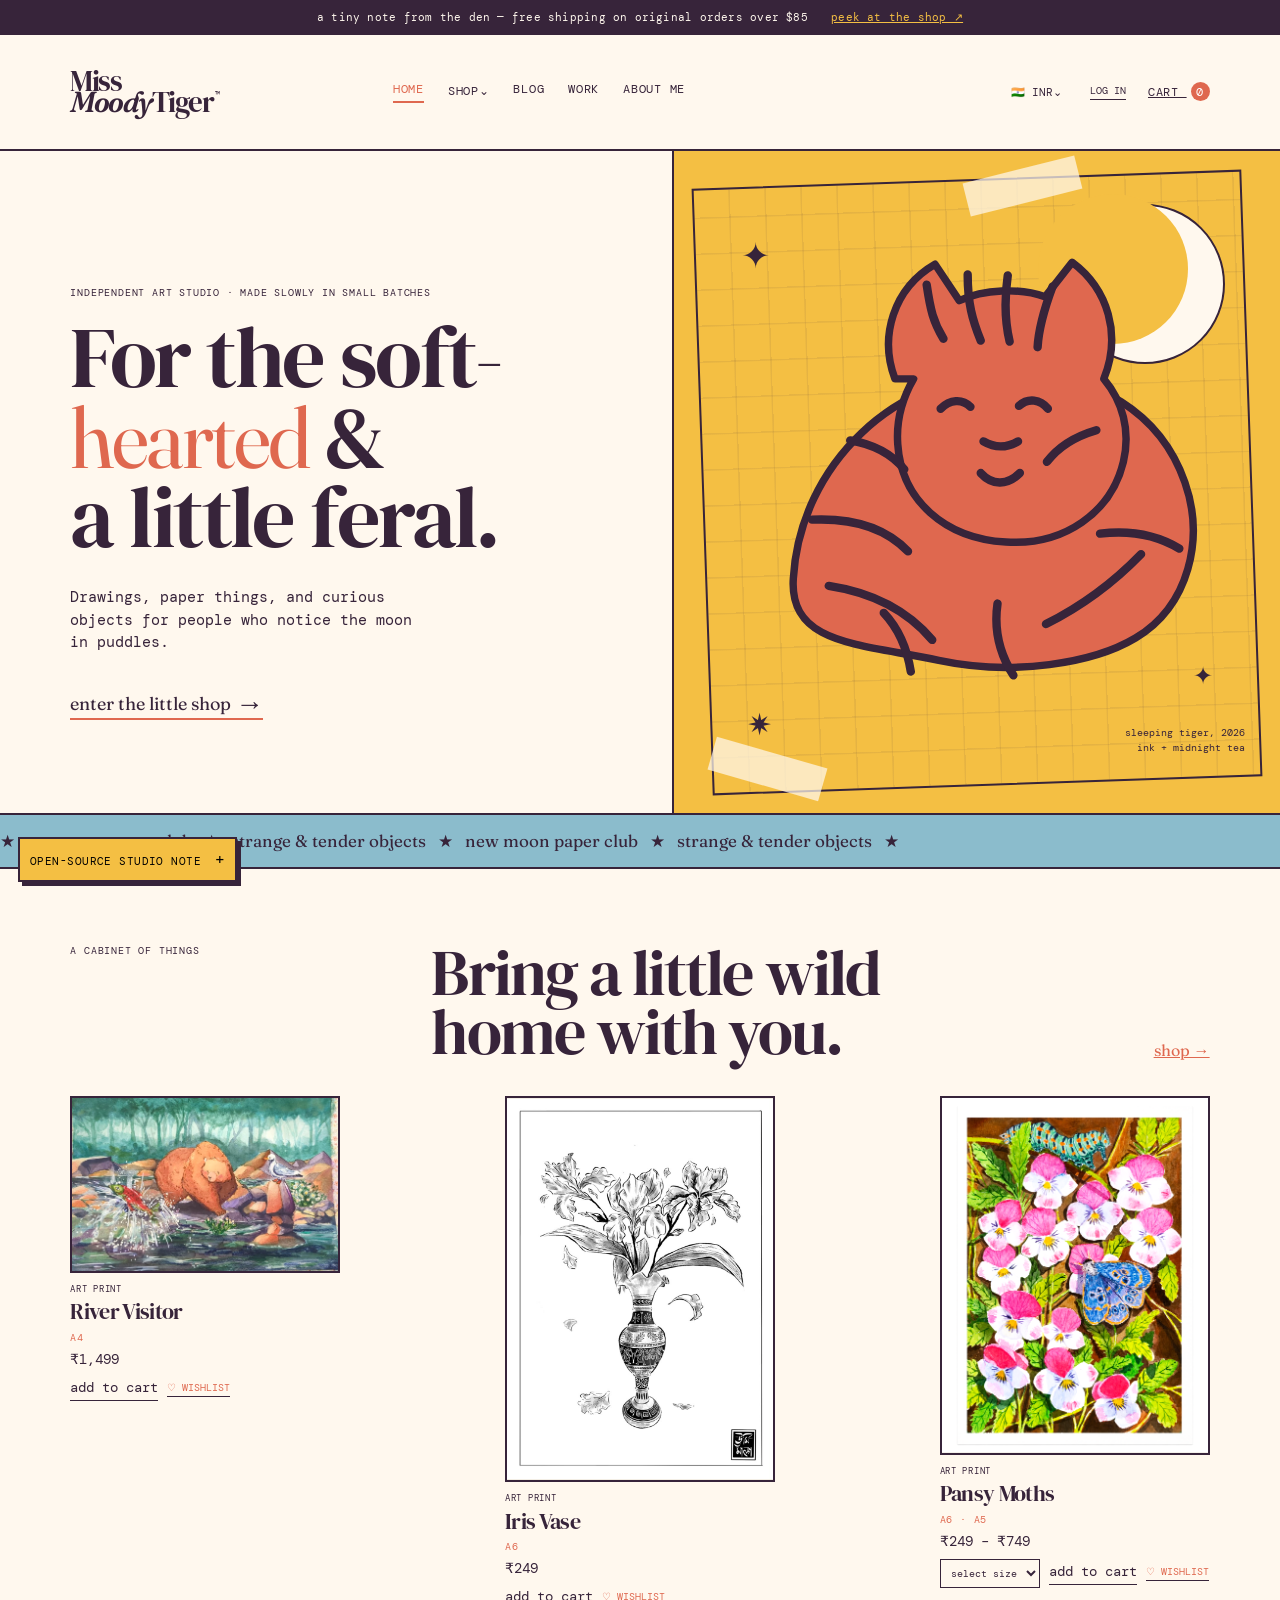
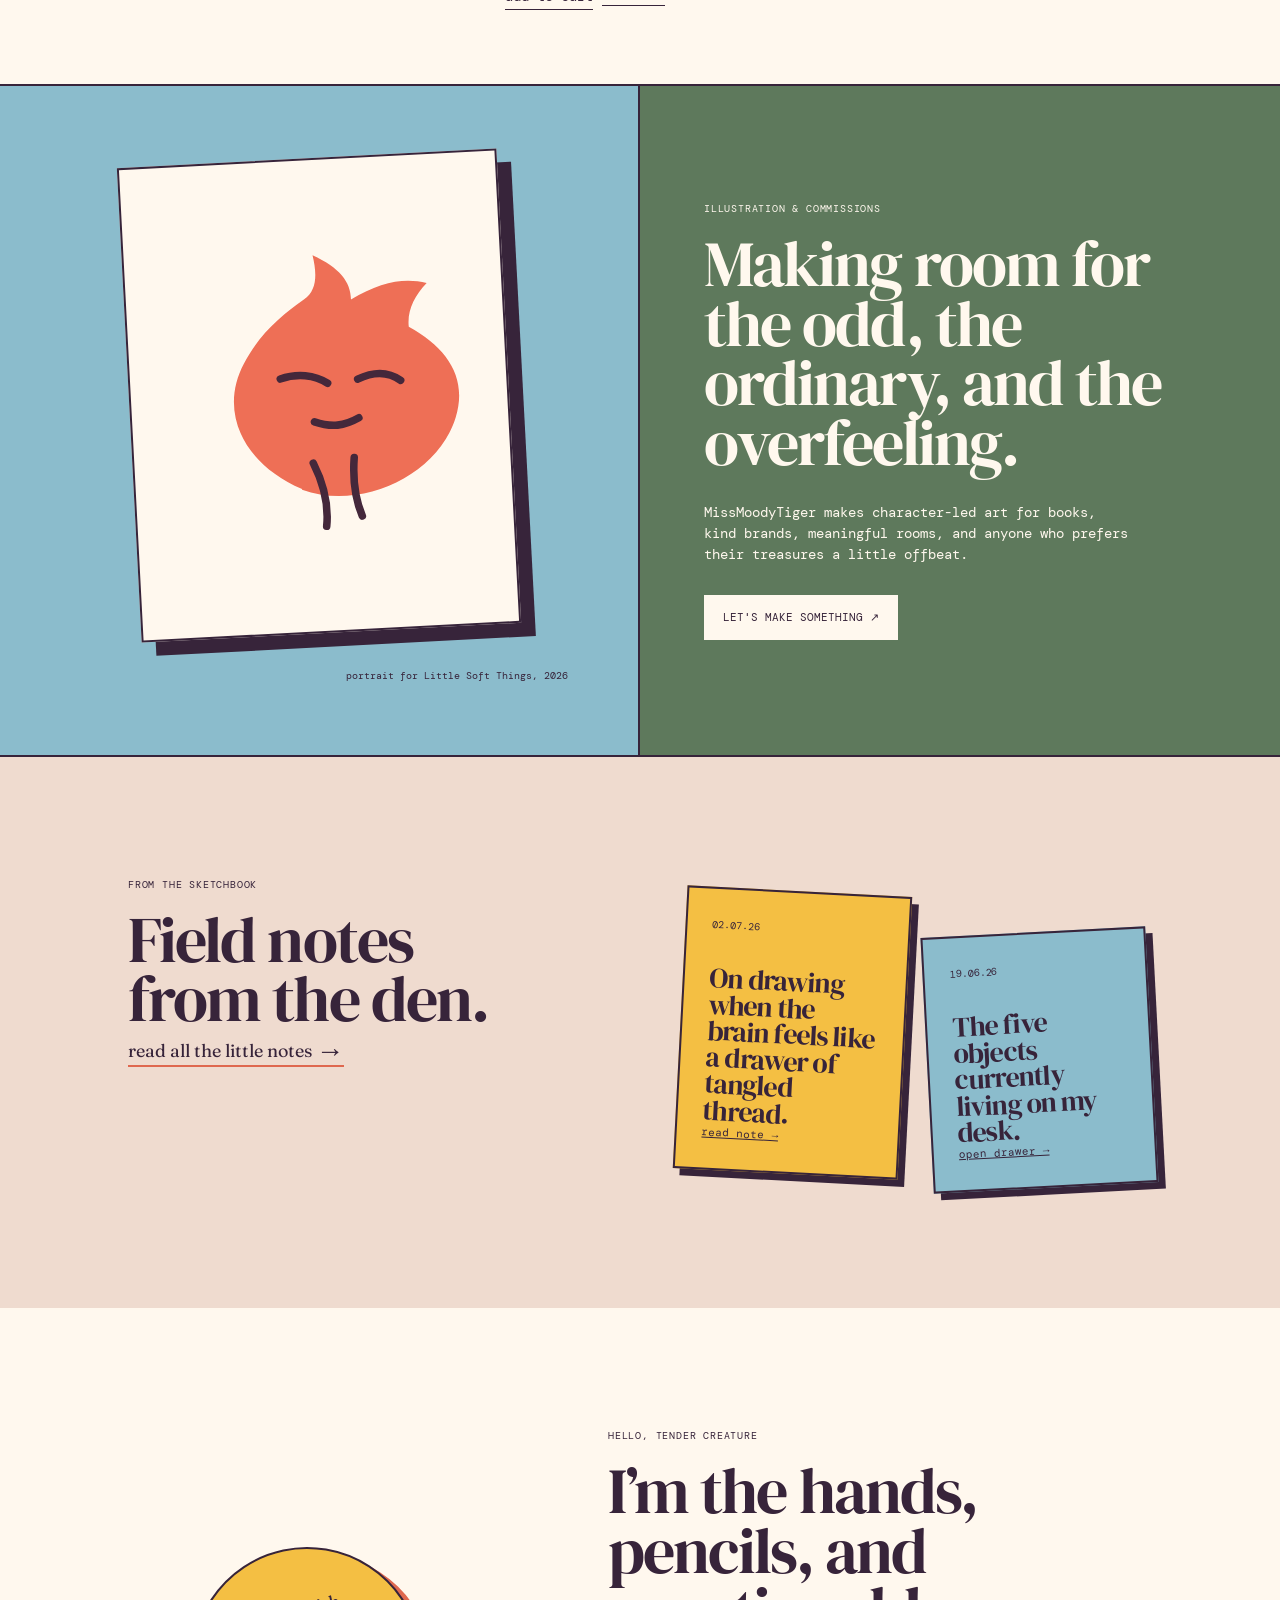
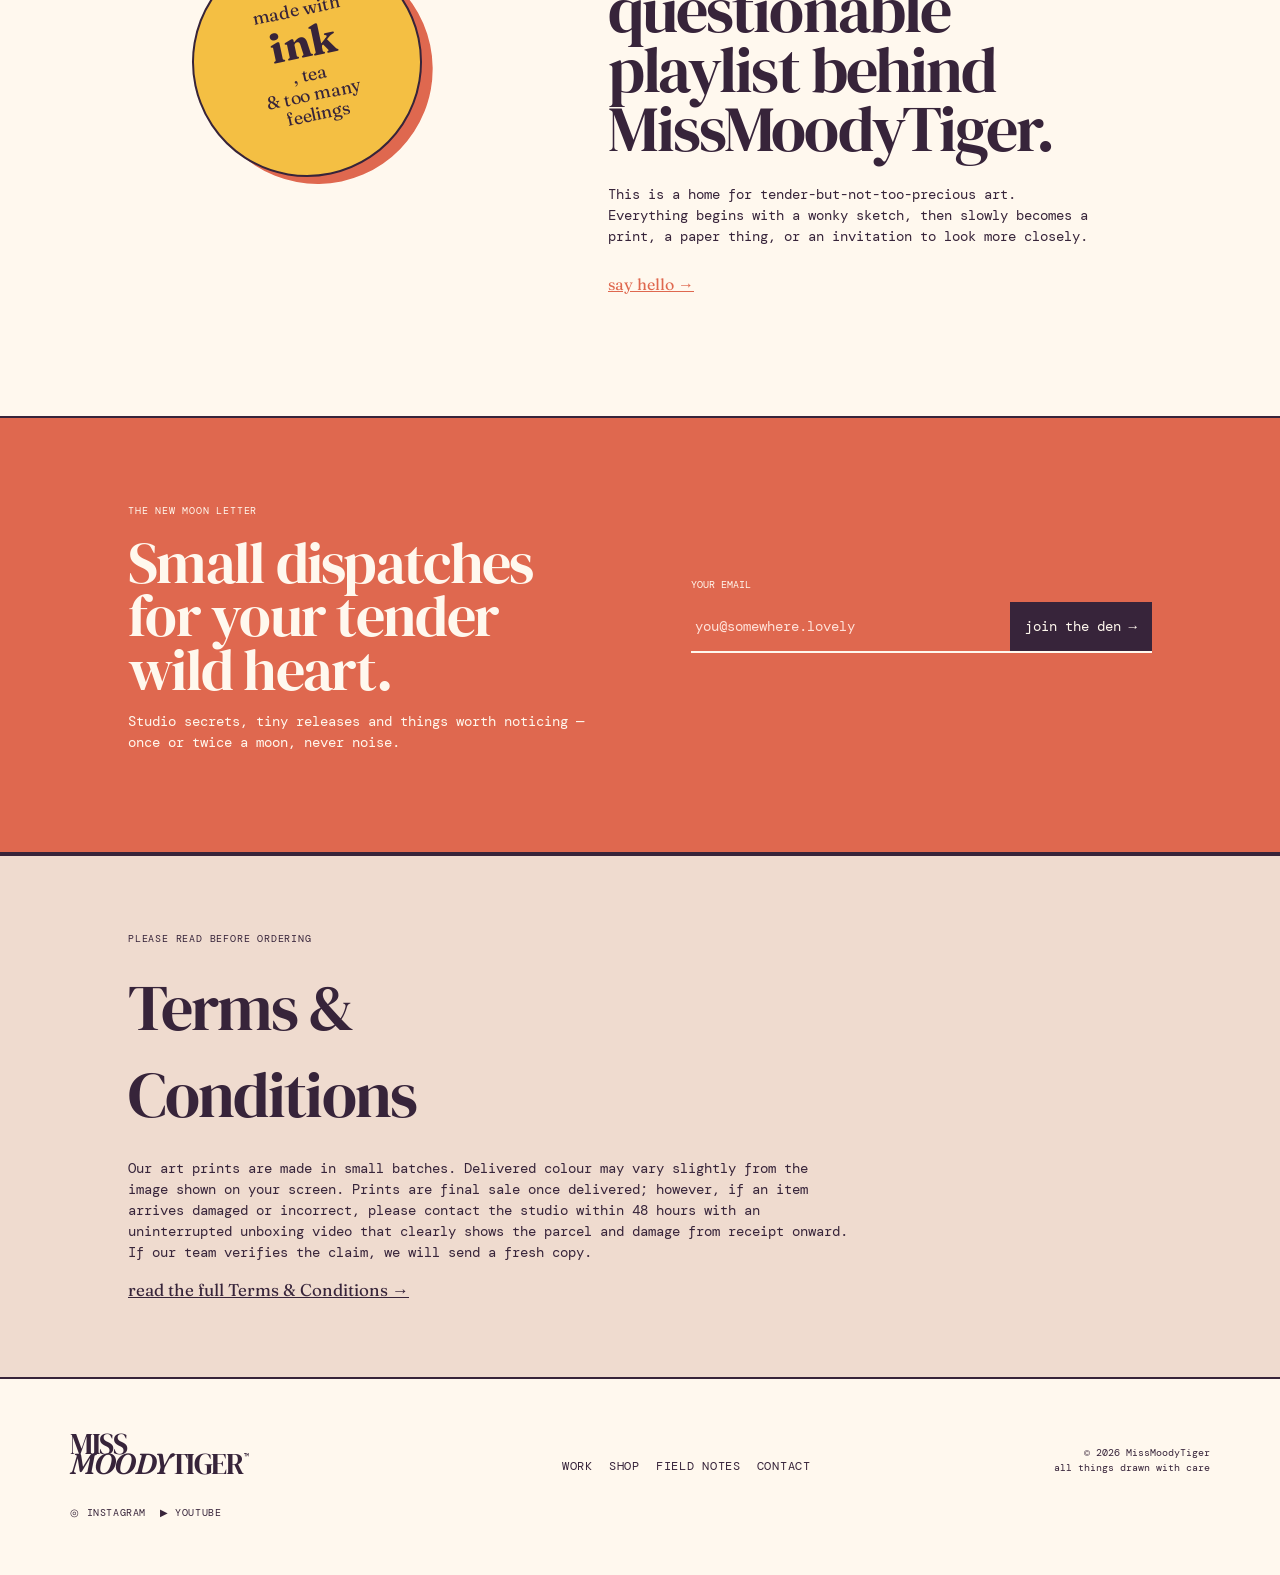
==== index.html @ c66bfee4 "Initial MissMoodyTiger storefront" ====
<!doctype html>
<html lang="en">
  <head>
    <meta charset="UTF-8" />
    <meta name="viewport" content="width=device-width, initial-scale=1.0" />
    <meta name="description" content="MissMoodyTiger — small editions, strange little stories, and art for tender wild hearts." />
    <title>MissMoodyTiger — art for tender wild hearts</title>
    <link rel="preconnect" href="https://fonts.googleapis.com" />
    <link rel="preconnect" href="https://fonts.gstatic.com" crossorigin />
    <link href="https://fonts.googleapis.com/css2?family=DM+Mono:wght@400;500&family=DM+Serif+Display:ital@0;1&family=Fraunces:opsz,wght,SOFT@9..144,600..700,50&display=swap" rel="stylesheet" />
    <link rel="stylesheet" href="styles.css" />
  </head>
  <body>
    <div class="announcement">a tiny note from the den — free shipping on original orders over $85 <a href="#shop">peek at the shop ↗</a></div>
    <header class="site-header">
      <a class="wordmark" href="#top" aria-label="MissMoodyTiger home">Miss<br /><i>Moody</i>Tiger<span>™</span></a>
      <button class="menu-toggle" aria-expanded="false" aria-controls="site-nav">menu <b>+</b></button>
      <nav id="site-nav" aria-label="Main navigation">
        <a href="#work">work</a><a href="#shop">shop</a><a href="products.html">art prints</a><a href="#original-art">original art</a><a href="#about">about me</a>
      </nav>
      <div class="locale-wrap"><button class="locale-button" id="localeButton" aria-expanded="false" aria-label="Choose country and currency">🇮🇳 <span>INR</span>⌄</button><div class="locale-menu" id="localeMenu"><p>Prices in</p><button data-country="IN">🇮🇳 India · INR</button><button data-country="US">🇺🇸 United States · USD</button><button data-country="GB">🇬🇧 United Kingdom · GBP</button><button data-country="EU">🇪🇺 Europe · EUR</button><button class="locate-button" id="locateButton">⌖ use my location</button><small id="locationStatus"></small></div></div><div class="bag-wrap"><a class="bag" id="bagButton" href="cart.html" aria-label="Open shopping bag">cart <span id="bagCount">0</span></a><div class="cart-preview" id="cartPreview"><p class="eyebrow">your little hoard</p><div id="cartPreviewItems">Your cart is empty.</div><a href="cart.html">view full cart →</a></div></div>
    </header>

    <main id="top">
      <section class="hero" aria-labelledby="hero-title">
        <div class="hero-copy">
          <p class="eyebrow">independent art studio · made slowly in small batches</p>
          <h1 id="hero-title">For the soft-<br /><em>hearted</em> &amp; <br />a little feral.</h1>
          <p class="intro">Drawings, paper things, and curious objects for people who notice the moon in puddles.</p>
          <a class="scribble-link" href="#shop">enter the little shop <span>→</span></a>
        </div>
        <div class="hero-art" role="img" aria-label="A hand-drawn tiger asleep beneath stars">
          <div class="moon"></div><div class="spark s1">✦</div><div class="spark s2">✦</div><div class="spark s3">✷</div>
          <svg viewBox="0 0 650 650" aria-hidden="true"><path class="tiger-body" d="M128 428c7-121 109-221 235-220 91 0 159 43 185 117 21 60 5 132-53 167-45 27-131 41-211 24-83-18-161-16-156-88Z"/><path class="tiger-face" d="M237 214c-17-45-2-97 43-123l26 39c26-12 65-14 92-4l29-37c39 29 53 78 34 125 20 24 29 55 21 89-13 54-63 90-126 86-66-4-112-45-116-105-2-28 6-51 17-70Z"/><path class="stripe" d="M271 113c4 27 7 40 18 58M315 102c0 31 5 49 14 71M358 103c-4 28-3 50 2 71M406 115c-10 27-15 46-16 65M189 280c24 4 44 14 58 31M453 269c-24 7-41 18-53 34M148 365c45-2 80 10 103 34M457 380c33-4 60 1 85 16M225 465c17 18 25 38 29 63M347 455c-4 28 1 52 17 77"/><path class="tiger-line" d="M286 246c10-10 23-11 32-2M370 243c10-9 23-7 31 3M332 281c12 7 25 7 37 0M329 315c12 13 28 14 42 0M166 436c46 7 84 26 111 58M399 477c38-19 72-44 102-75"/></svg>
          <div class="tape tape-one"></div><div class="tape tape-two"></div>
          <p class="art-caption">sleeping tiger, 2026<br />ink + midnight tea</p>
        </div>
      </section>

      <section class="ticker"><div>★ new moon paper club &nbsp; ★ &nbsp; strange &amp; tender objects &nbsp; ★ &nbsp; new moon paper club &nbsp; ★ &nbsp; strange &amp; tender objects &nbsp; ★</div></section>

      <section class="shop-section" id="shop" aria-labelledby="shop-title">
        <div class="section-heading"><p class="eyebrow">a cabinet of things</p><h2 id="shop-title">Bring a little wild<br />home with you.</h2><a href="products.html" target="_blank" rel="noopener" class="text-link">all small editions →</a></div>
        <div class="product-grid">
          <article class="product card-red product-clickable" data-product-url="art-print.html?art=river" data-id="river" data-price="18.04" tabindex="0" role="link" aria-label="View River Visitor art print"><a class="product-image-link" href="art-print.html?art=river" target="_blank" rel="noopener" aria-label="Open River Visitor artwork gallery in a new tab"><div class="product-art photo-art river"><img src="assets/river-visitor-cropped.jpeg" alt="A bear watching a salmon leap in a forest river art print" /></div></a><p class="product-type">art print</p><h3>River Visitor</h3><p class="product-sizes">A4</p><p class="price" data-usd="18.04">₹1,499</p><button class="add" data-item="River Visitor">add to bag</button></article>
          <article class="product offset" data-id="iris" data-price="3"><a class="product-image-link" href="art-print.html?art=iris" target="_blank" rel="noopener" aria-label="Open Iris Vase artwork gallery in a new tab"><div class="product-art photo-art iris"><img src="assets/iris-vase.jpeg" alt="Ink illustration of irises in an ornamental vase" /></div></a><p class="product-type">art print</p><h3>Iris Vase</h3><p class="product-sizes">A6</p><p class="price" data-usd="3">₹249</p><button class="add" data-item="Iris Vase">add to bag</button></article>
          <article class="product" data-id="pansy" data-price="3"><a class="product-image-link" href="art-print.html?art=pansy" target="_blank" rel="noopener" aria-label="Open Pansy Moths artwork gallery in a new tab"><div class="product-art photo-art pansy"><img src="assets/pansy-moths-clean.png" alt="Straightened Pansy Moths art print with no desk background" /></div></a><p class="product-type">art print</p><h3>Pansy Moths</h3><p class="product-sizes">A6 · A5</p><p class="price">₹249 – ₹749</p><button class="add" data-item="Pansy Moths">add to bag</button></article>
        </div>
      </section>

      <section class="split-feature" id="work">
        <div class="feature-art"><div class="frame"><svg viewBox="0 0 400 500" aria-hidden="true"><path d="M174 360c-68-33-95-97-61-153 20-34 48-55 75-72 17-10 17-31 13-52 31 16 44 34 43 55 36-20 66-23 91-15-16 15-25 32-24 51 45 28 67 65 50 111-25 68-119 105-187 76Z" fill="#ee6f56"/><path d="M155 228c20-6 41-3 56 8M247 233c19-8 37-7 51 4M193 281c20 8 35 7 53-2M189 330c11 25 16 50 12 76M238 326c-3 24-2 48 6 70" fill="none" stroke="#44283b" stroke-width="9" stroke-linecap="round"/></svg></div><p>portrait for Little Soft Things, 2026</p></div>
        <div class="feature-copy"><p class="eyebrow">illustration &amp; commissions</p><h2>Making room for the odd, the ordinary, and the overfeeling.</h2><p>MissMoodyTiger makes character-led art for books, kind brands, meaningful rooms, and anyone who prefers their treasures a little offbeat.</p><a href="mailto:hello@missmoodytiger.studio" class="button-light">let's make something ↗</a></div>
      </section>

      <section class="journal" id="journal"><div><p class="eyebrow">from the sketchbook</p><h2>Field notes<br />from the den.</h2><a class="scribble-link" href="#journal">read all the little notes <span>→</span></a></div><div class="note-stack"><article class="note note-yellow"><small>02.07.26</small><h3>On drawing when the brain feels like a drawer of tangled thread.</h3><a href="#journal">read note →</a></article><article class="note note-blue"><small>19.06.26</small><h3>The five objects currently living on my desk.</h3><a href="#journal">open drawer →</a></article></div></section>

      <section class="about" id="about"><div class="about-stamp">made with<br /><b>ink</b>, tea<br />&amp; too many<br />feelings</div><div><p class="eyebrow">hello, tender creature</p><h2>I’m the hands, pencils, and questionable playlist behind MissMoodyTiger.</h2><p>This is a home for tender-but-not-too-precious art. Everything begins with a wonky sketch, then slowly becomes a print, a paper thing, or an invitation to look more closely.</p><a href="mailto:hello@missmoodytiger.studio" class="text-link">say hello →</a></div></section>

      <section class="newsletter"><div><p class="eyebrow">the new moon letter</p><h2>Small dispatches for your tender wild heart.</h2><p>Studio secrets, tiny releases and things worth noticing — once or twice a moon, never noise.</p></div><form id="newsletterForm"><label for="email">your email</label><div><input id="email" type="email" placeholder="you@somewhere.lovely" required /><button type="submit">join the den →</button></div><p class="form-message" aria-live="polite"></p></form></section>
    </main>

    <footer><a class="wordmark" href="#top">Miss<br /><i>Moody</i>Tiger<span>™</span></a><div><a href="#work">work</a><a href="#shop">shop</a><a href="#journal">field notes</a><a href="mailto:hello@missmoodytiger.studio">contact</a></div><p>© 2026 MissMoodyTiger<br />all things drawn with care</p></footer>

    <aside class="tech-note" id="techNote"><button id="techToggle" aria-expanded="false">open-source studio note <span>+</span></button><div class="tech-content"><p class="eyebrow">visual build notes</p><h3>Open-source swaps used here</h3><ul><li><b>Wix shop → Medusa</b><span>Open-source commerce engine; bag UI is demo-ready.</span></li><li><b>Wix CMS → Decap CMS</b><span>Git-backed editing for art, notes &amp; products.</span></li><li><b>Wix email → Listmonk</b><span>Self-hostable newsletter flows.</span></li></ul><p class="note-foot">These peach labels are intentionally visible so you can track the platform changes.</p></div></aside>
    <div class="cart" id="cart" aria-hidden="true"><div><button id="closeCart" aria-label="Close shopping bag">×</button><p class="eyebrow">your small hoard</p><h2>Bag</h2><div id="cartItems"><p class="empty">Nothing in here yet — go find a treasure.</p></div><button class="checkout" id="checkout">demo checkout →</button><p class="cart-note">Open-source swap: Medusa storefront + payment provider of your choice.</p></div></div>
    <script src="script.js?v=4"></script>
  </body>
</html>
---- styles.css ----
:root{--ink:#37243a;--paper:#fff8ee;--red:#df684f;--yellow:#f4bf43;--blue:#8bbccc;--moss:#5e795c;--line:2px solid var(--ink)}*{box-sizing:border-box}html{scroll-behavior:smooth}body{margin:0;background:var(--paper);color:var(--ink);font-family:"DM Mono",monospace;font-size:14px;line-height:1.5}a{color:inherit}.announcement{background:var(--ink);color:var(--paper);text-align:center;padding:9px 20px;font-size:11px;letter-spacing:.02em}.announcement a{margin-left:16px;color:var(--yellow)}.site-header{height:116px;border-bottom:var(--line);display:flex;align-items:center;padding:0 5.5vw;gap:40px;background:var(--paper);position:sticky;top:0;z-index:10}.wordmark{font-family:"DM Serif Display",serif;text-decoration:none;font-size:29px;line-height:.7;letter-spacing:-1.5px;position:relative;min-width:116px}.wordmark i{font-family:Fraunces,serif;font-weight:600}.wordmark span{font-family:"DM Mono";font-size:8px;vertical-align:top;margin-left:2px}.site-header nav{display:flex;gap:28px;margin:auto}.site-header nav a,footer a{text-decoration:none;font-size:12px;text-transform:uppercase;letter-spacing:.06em}.site-header nav a:hover,.text-link:hover{color:var(--red)}.bag,.menu-toggle{background:transparent;border:0;font:inherit;color:inherit;cursor:pointer;text-transform:uppercase;font-size:12px;letter-spacing:.06em}.bag span{display:inline-grid;place-items:center;background:var(--red);color:white;border-radius:50%;width:19px;height:19px;margin-left:4px}.menu-toggle{display:none}.hero{display:grid;grid-template-columns:1.05fr .95fr;min-height:630px;border-bottom:var(--line);overflow:hidden}.hero-copy{padding:10.5vw 5.5vw 7vw}.eyebrow{text-transform:uppercase;letter-spacing:.08em;font-size:10px;margin:0 0 18px}.hero h1,h2,h3{font-family:"DM Serif Display",serif;font-weight:400;line-height:.93;letter-spacing:-.03em;margin:0}.hero h1{font-size:clamp(55px,6.7vw,97px)}h1 em{font-family:Fraunces,serif;font-style:normal;color:var(--red)}.intro{max-width:360px;margin:28px 0;font-size:15px}.scribble-link{font-family:Fraunces,serif;font-size:18px;text-decoration:none;border-bottom:2px solid var(--red);padding-bottom:3px}.scribble-link span{font-size:28px;vertical-align:-3px}.hero-art{background:var(--yellow);border-left:var(--line);position:relative;overflow:hidden;min-height:630px}.hero-art:before{content:"";position:absolute;inset:28px;background:repeating-linear-gradient(90deg,transparent 0 34px,rgba(55,36,58,.08) 35px 36px),repeating-linear-gradient(0deg,transparent 0 34px,rgba(55,36,58,.08) 35px 36px);border:var(--line);transform:rotate(-2deg)}.hero-art svg{position:absolute;inset:0;width:100%;height:100%;z-index:2}.tiger-body,.tiger-face{fill:var(--red);stroke:var(--ink);stroke-width:8;stroke-linejoin:round}.stripe,.tiger-line{fill:none;stroke:var(--ink);stroke-width:9;stroke-linecap:round}.moon{position:absolute;width:160px;height:160px;border:var(--line);border-radius:50%;background:var(--paper);right:9%;top:8%;z-index:1}.moon:after{content:"";position:absolute;width:150px;height:150px;border-radius:50%;background:var(--yellow);left:-29px;top:-12px}.spark{position:absolute;z-index:4;font-size:35px}.s1{top:12%;left:11%}.s2{right:11%;bottom:18%;font-size:24px}.s3{bottom:10%;left:12%;font-size:30px}.tape{position:absolute;width:115px;height:34px;background:rgba(255,248,238,.72);z-index:5;transform:rotate(-14deg)}.tape-one{top:18px;left:48%}.tape-two{bottom:27px;left:6%;transform:rotate(16deg)}.art-caption{position:absolute;z-index:6;bottom:48px;right:35px;font-size:10px;text-align:right}.ticker{border-bottom:var(--line);overflow:hidden;background:var(--blue);white-space:nowrap;padding:13px 0;font-family:Fraunces,serif;font-size:17px}.ticker div{display:inline-block;animation:marquee 32s linear infinite}@keyframes marquee{to{transform:translateX(-25%)}}.shop-section{padding:110px 5.5vw 125px}.section-heading{display:grid;grid-template-columns:1fr 2fr auto;align-items:end;margin-bottom:60px}.section-heading .eyebrow{align-self:start}.section-heading h2,.feature-copy h2,.journal h2,.about h2,.newsletter h2{font-size:clamp(43px,5vw,70px)}.text-link{font-family:Fraunces,serif;font-size:16px;color:var(--red)}.product-grid{display:grid;grid-template-columns:repeat(3,1fr);gap:38px;align-items:start}.product.offset{margin-top:65px}.product-art{border:var(--line);aspect-ratio:1;position:relative;margin-bottom:18px;overflow:hidden}.cat-card{background:var(--red)}.cat-card:before{content:"";position:absolute;inset:15% 22% 9%;background:var(--yellow);border:var(--line);border-radius:45% 45% 40% 40%;clip-path:polygon(0 15%,24% 0,38% 15%,64% 12%,84% 0,100% 20%,88% 100%,10% 100%)}.cat-card i,.cat-card b{position:absolute;width:9%;height:34%;background:var(--ink);z-index:2;top:34%;border-radius:40%;transform:rotate(-20deg)}.cat-card i{left:38%}.cat-card b{right:38%;transform:rotate(20deg)}.cat-card span{position:absolute;right:16%;top:12%;font-size:45px}.oracle-card{background:var(--ink);color:var(--paper);padding:13%;font-family:"DM Serif Display";font-size:clamp(31px,4vw,58px);line-height:.83}.oracle-card i{position:absolute;right:10%;bottom:7%;font-size:100px;color:var(--yellow);font-style:normal}.letter-card{background:var(--blue);padding:13%;font-family:Fraunces;font-size:clamp(32px,4vw,56px);line-height:.88}.letter-card:before{content:"";position:absolute;border:var(--line);width:70%;height:78%;top:11%;left:15%;transform:rotate(4deg);background:var(--paper)}.letter-card span,.letter-card i{position:relative;z-index:2}.letter-card i{position:absolute;bottom:12%;right:16%;font-style:normal;font-size:43px}.product-type{font-size:9px;text-transform:uppercase;letter-spacing:.08em;margin:0 0 5px}.product h3{font-size:24px}.product p:not(.product-type){margin:5px 0 10px}.add{font:inherit;border:0;border-bottom:1px solid var(--ink);background:transparent;padding:0 0 2px;cursor:pointer;color:var(--ink)}.split-feature{display:grid;grid-template-columns:1fr 1fr;background:var(--moss);color:var(--paper);border-block:var(--line)}.feature-art{background:var(--blue);color:var(--ink);min-height:600px;padding:70px 11%;display:flex;flex-direction:column;justify-content:center;align-items:center;border-right:var(--line)}.frame{width:min(380px,100%);aspect-ratio:4/5;background:var(--paper);padding:20px;border:var(--line);box-shadow:14px 14px 0 var(--ink);transform:rotate(-3deg)}.frame svg{width:100%;height:100%}.feature-art p{font-size:10px;margin:35px 0 0;align-self:flex-end}.feature-copy{padding:115px 10%;display:flex;flex-direction:column;align-items:flex-start;justify-content:center}.feature-copy h2{max-width:550px}.feature-copy>p:not(.eyebrow){max-width:430px;margin:30px 0}.button-light{background:var(--paper);color:var(--ink);padding:14px 19px;text-decoration:none;text-transform:uppercase;font-size:11px}.journal{display:grid;grid-template-columns:1fr 1fr;padding:120px 10vw;gap:80px;background:#efdbcf}.note-stack{display:grid;grid-template-columns:1fr 1fr;gap:22px;align-items:center}.note{padding:28px 25px;min-height:250px;border:var(--line);box-shadow:7px 7px 0 var(--ink);display:flex;flex-direction:column}.note-yellow{background:var(--yellow);transform:rotate(3deg)}.note-blue{background:var(--blue);transform:rotate(-3deg);margin-top:55px}.note small{font-size:10px}.note h3{font-size:28px;line-height:.95;margin:32px 0 auto}.note a{font-size:11px}.about{display:grid;grid-template-columns:.75fr 1.25fr;gap:10vw;padding:120px 15vw;align-items:center}.about-stamp{width:230px;height:230px;border:var(--line);border-radius:50%;display:grid;place-content:center;text-align:center;font-family:Fraunces;font-size:18px;line-height:1.1;transform:rotate(-12deg);background:var(--yellow);box-shadow:9px 9px 0 var(--red)}.about-stamp b{font-size:42px}.about>div:last-child p:not(.eyebrow){max-width:550px;margin:25px 0}.newsletter{border-block:var(--line);padding:85px 10vw;background:var(--red);display:grid;grid-template-columns:1fr 1fr;gap:8vw;color:var(--paper)}.newsletter h2{font-size:clamp(40px,4.5vw,65px)}.newsletter form{align-self:center}.newsletter label{display:block;font-size:10px;text-transform:uppercase;margin-bottom:10px}.newsletter form>div{display:flex;border-bottom:2px solid var(--paper)}input{font:inherit;background:transparent;border:0;outline:0;padding:14px 4px;width:100%;color:white}input::placeholder{color:#ffe2d9}form button{background:var(--ink);color:var(--paper);border:0;white-space:nowrap;padding:0 15px;font:inherit;cursor:pointer}.form-message{height:18px;font-size:11px}footer{padding:55px 5.5vw;display:grid;grid-template-columns:1fr 1fr auto;gap:30px;align-items:end}footer>div{display:flex;flex-wrap:wrap;gap:16px}footer p{font-size:10px;text-align:right;margin:0}.tech-note{position:fixed;bottom:18px;left:18px;z-index:20;max-width:310px}.tech-note>button{font:11px "DM Mono";text-transform:uppercase;letter-spacing:.04em;background:var(--yellow);border:var(--line);box-shadow:4px 4px 0 var(--ink);padding:10px;cursor:pointer}.tech-note>button span{font-size:16px;margin-left:6px}.tech-content{display:none;margin-top:9px;background:var(--paper);border:var(--line);padding:19px;box-shadow:5px 5px 0 var(--ink)}.tech-note.open .tech-content{display:block}.tech-note.open>button{background:var(--red);color:var(--paper)}.tech-content h3{font-size:25px;margin-bottom:15px}.tech-content ul{list-style:none;padding:0;margin:0}.tech-content li{border-top:1px solid var(--ink);padding:9px 0}.tech-content b,.tech-content span{display:block}.tech-content span,.note-foot{font-size:10px;margin:3px 0}.cart{position:fixed;inset:0;z-index:30;background:rgba(55,36,58,.4);display:none;justify-content:flex-end}.cart.open{display:flex}.cart>div{width:min(430px,100%);height:100%;padding:45px;background:var(--paper);border-left:var(--line);position:relative}.cart h2{font-size:60px}.cart #closeCart{position:absolute;top:18px;right:20px;font:40px "DM Serif Display";border:0;background:none;cursor:pointer}.empty{margin-top:60px}.cart-item{border-top:1px solid var(--ink);padding:14px 0;display:flex;justify-content:space-between}.checkout{position:absolute;bottom:55px;left:45px;right:45px;padding:16px;background:var(--red);color:var(--paper);border:0;font:12px "DM Mono";text-transform:uppercase;cursor:pointer}.cart-note{position:absolute;bottom:12px;left:45px;right:45px;font-size:9px;color:var(--red)}
@media(max-width:760px){.site-header{height:82px;padding:0 20px;gap:10px}.site-header nav{position:absolute;display:none;top:82px;left:0;right:0;background:var(--paper);border-bottom:var(--line);padding:24px 20px;flex-direction:column}.site-header nav.open{display:flex}.menu-toggle{display:block;margin-left:auto}.hero,.split-feature,.journal,.newsletter{grid-template-columns:1fr}.hero-copy{padding:80px 7vw 70px}.hero-art{border-left:0;border-top:var(--line);min-height:480px}.shop-section{padding:75px 7vw}.section-heading{display:block;margin-bottom:45px}.section-heading .text-link{display:inline-block;margin-top:20px}.product-grid{gap:50px;grid-template-columns:1fr}.product.offset{margin-top:0}.product-art{max-width:440px}.feature-art{min-height:460px;border-right:0;border-bottom:var(--line);padding:60px 14%}.feature-copy{padding:75px 8%}.journal{padding:75px 8%;gap:45px}.note-stack{gap:10px}.note{padding:20px 16px;min-height:230px}.note h3{font-size:23px}.about{grid-template-columns:1fr;padding:80px 12%;gap:60px}.newsletter{padding:70px 8%;gap:45px}footer{grid-template-columns:1fr;padding:45px 7%}footer p{text-align:left}.announcement{font-size:9px}.announcement a{margin-left:5px}.tech-note{bottom:12px;left:12px}.tech-content{max-width:290px}}
.product-clickable{cursor:pointer}.product-clickable:focus-visible{outline:3px solid var(--red);outline-offset:6px}.product-clickable .product-art{transition:transform .2s ease,box-shadow .2s ease}.product-clickable:hover .product-art{transform:rotate(-1.5deg) translateY(-5px);box-shadow:8px 8px 0 var(--ink)}.product-page{padding:55px 7vw 110px}.back-link{font-size:11px;text-transform:uppercase;letter-spacing:.06em}.product-detail{display:grid;grid-template-columns:1fr 1fr;gap:9vw;max-width:1050px;margin:45px auto}.detail-art{aspect-ratio:1;position:relative;overflow:hidden;border:var(--line)}.detail-art:before{content:"";position:absolute;inset:15% 22% 9%;background:var(--yellow);border:var(--line);border-radius:45% 45% 40% 40%;clip-path:polygon(0 15%,24% 0,38% 15%,64% 12%,84% 0,100% 20%,88% 100%,10% 100%)}.detail-art i,.detail-art b{position:absolute;width:9%;height:34%;background:var(--ink);z-index:2;top:34%;border-radius:40%;transform:rotate(-20deg)}.detail-art i{left:38%}.detail-art b{right:38%;transform:rotate(20deg)}.detail-art span{position:absolute;right:16%;top:12%;font-size:45px}.detail-copy{padding-top:28px}.detail-copy h1,.catalog-heading h1{font-size:clamp(62px,8vw,110px)}.detail-copy h1 em,.catalog-heading h1 em{font-family:Fraunces;font-style:normal;color:var(--red)}.detail-copy .price{font:25px Fraunces;margin:22px 0}.detail-copy>p:not(.eyebrow):not(.price):not(.detail-note){max-width:390px}.detail-copy ul{padding-left:17px;margin:28px 0}.detail-add{background:var(--ink);color:var(--paper);border:0;padding:15px 19px;font:12px "DM Mono";text-transform:uppercase;cursor:pointer}.detail-add:disabled{background:var(--moss)}.detail-note{font-size:9px;color:var(--red);margin-top:13px}.catalog{padding:80px 7vw 120px}.catalog-heading{display:grid;grid-template-columns:1fr 1fr;gap:30px;align-items:end;margin-bottom:65px}.catalog-heading .eyebrow{grid-column:1/-1}.catalog-heading>p:last-child{max-width:315px;margin:0 0 12px}.catalog-grid{display:grid;grid-template-columns:repeat(3,1fr);gap:35px}.catalog-item{aspect-ratio:1;text-decoration:none;position:relative;border:var(--line);overflow:hidden}.catalog-item strong{position:absolute;left:13px;right:13px;bottom:12px;padding:8px;background:var(--paper);border:1px solid var(--ink);font:15px "DM Serif Display"}.catalog-item strong small{display:block;font:9px "DM Mono";margin-top:2px}.moss-art,.coral-art,.blue-art{display:grid;place-items:center;font:clamp(36px,5vw,65px) Fraunces;line-height:.8}.moss-art{background:var(--moss);color:var(--paper)}.coral-art{background:var(--red);color:var(--yellow)}.blue-art{background:var(--blue);color:var(--ink)}.catalog-item:hover{transform:translateY(-6px);box-shadow:7px 7px 0 var(--ink)}@media(max-width:760px){.product-detail,.catalog-heading{grid-template-columns:1fr}.catalog-grid{grid-template-columns:1fr}.product-detail{gap:35px}.catalog{padding:55px 7vw}.detail-copy{padding-top:0}}
.photo-art{display:grid;place-items:center;background:#eee5d9}.photo-art img{display:block;width:100%;height:100%;object-fit:contain}.photo-art.river{background:#5d8276}.photo-art.iris{background:#f3eee5}.photo-art.pansy{background:#7b4025}.catalog-item.photo-art img{transition:transform .25s ease}.catalog-item.photo-art:hover img{transform:scale(1.035)}
.gallery{min-width:0}.gallery-stage{position:relative;aspect-ratio:1;overflow:hidden;border:var(--line);background:#5d8276}.gallery-image{width:100%;height:100%;object-fit:contain;display:none}.gallery-image.active{display:block}.gallery-image.close-view{object-fit:cover;object-position:52% 53%;transform:scale(1.4)}.gallery-arrow{position:absolute;top:50%;translate:0 -50%;border:var(--line);background:var(--paper);width:38px;height:38px;font:22px "DM Serif Display";cursor:pointer}.gallery-arrow:hover{background:var(--yellow)}.gallery-arrow.previous{left:12px}.gallery-arrow.next{right:12px}.gallery-controls{display:flex;justify-content:space-between;align-items:center;margin-top:13px}.gallery-dots{display:flex;gap:8px}.gallery-dot{width:10px;height:10px;border:1px solid var(--ink);border-radius:50%;padding:0;background:var(--paper);cursor:pointer}.gallery-dot.active{background:var(--red)}.gallery-thumbs{display:flex;gap:8px}.gallery-thumb{width:55px;height:45px;padding:0;border:1px solid var(--ink);background:#5d8276;cursor:pointer;overflow:hidden}.gallery-thumb img{width:100%;height:100%;object-fit:cover}.gallery-thumb.close-thumb img{transform:scale(1.65);object-position:52% 53%}.gallery-thumb.active{outline:3px solid var(--red);outline-offset:2px}@media(max-width:760px){.gallery-stage{aspect-ratio:1}.gallery-controls{margin-bottom:8px}}
.product-art.photo-art.river{aspect-ratio:1082/710}.product-art.photo-art.iris{aspect-ratio:894/1280}.product-art.photo-art.pansy{aspect-ratio:1204/1600}.product-art.photo-art.river img{filter:saturate(1.02) brightness(1.02)}.locale-wrap{position:relative}.locale-button{background:transparent;border:0;font:11px "DM Mono";cursor:pointer;white-space:nowrap}.locale-menu{display:none;position:absolute;right:0;top:30px;width:205px;background:var(--paper);border:var(--line);padding:12px;box-shadow:5px 5px 0 var(--ink);z-index:25}.locale-menu.open{display:block}.locale-menu p{font-size:9px;text-transform:uppercase;margin:0 0 7px}.locale-menu button{display:block;width:100%;text-align:left;border:0;background:transparent;padding:7px 1px;font:11px "DM Mono";cursor:pointer}.locale-menu button:hover{color:var(--red)}.locale-menu small{display:block;font-size:9px;margin-top:6px}.bag-wrap{position:relative}.cart-preview{display:none;position:absolute;right:0;top:30px;width:240px;background:var(--paper);border:var(--line);box-shadow:5px 5px 0 var(--ink);padding:15px;z-index:25}.bag-wrap:hover .cart-preview,.bag-wrap:focus-within .cart-preview{display:block}.cart-preview p{font-size:10px;margin:5px 0}.cart-preview a{font:12px Fraunces;color:var(--red)}.product-action{display:flex;align-items:center;gap:9px;flex-wrap:wrap}.quantity-control{display:inline-flex;border:1px solid var(--ink);height:29px}.quantity-control button{width:29px;border:0;background:var(--yellow);font:18px "DM Mono";cursor:pointer}.quantity-control input{width:35px;border:0;border-inline:1px solid var(--ink);padding:0;text-align:center;color:var(--ink);font:12px "DM Mono"}.remove-product{border:0;border-bottom:1px solid var(--ink);background:none;padding:0;font:10px "DM Mono";cursor:pointer;color:var(--red)}.added-label{color:var(--moss);font-size:9px;text-transform:uppercase}.cart-page{padding:70px 10vw 120px;max-width:1100px;margin:auto}.cart-page h1{font-size:clamp(55px,7vw,95px)}.cart-list{margin-top:45px;border-top:var(--line)}.cart-row{display:grid;grid-template-columns:1fr auto auto;gap:25px;align-items:center;padding:22px 0;border-bottom:1px solid var(--ink)}.cart-row h2{font-size:28px}.cart-row p{margin:2px 0;font-size:11px}.cart-summary{margin:35px 0 0 auto;width:min(360px,100%)}.cart-summary>div{display:flex;justify-content:space-between;border-top:var(--line);padding:13px 0;font:18px Fraunces}.checkout-button{width:100%;padding:16px;border:0;background:var(--red);color:var(--paper);font:12px "DM Mono";text-transform:uppercase;cursor:pointer}.empty-cart{padding:32px 0}.cart-header-link{font-size:12px;text-decoration:none;text-transform:uppercase}.cart-page .quantity-control{margin-top:8px}@media(max-width:760px){.locale-button{font-size:9px}.site-header{gap:7px}.cart-row{grid-template-columns:1fr auto;gap:12px}.cart-row .remove-product{grid-column:1}.cart-page{padding:45px 7vw}.locale-menu{right:-45px}.cart-preview{right:-28px}}
.product-image-link{display:block}.product-art.photo-art.pansy{aspect-ratio:1088/1446;background:#f5f1eb}.product-art.photo-art.pansy img{filter:saturate(1.03) brightness(1.03)}
.gallery-page{max-width:980px;margin:auto;padding:55px 7vw 100px}.gallery-page h1{font-size:clamp(50px,7vw,92px);margin-bottom:35px}.gallery-stage-large{aspect-ratio:4/3}.gallery-stage-large #galleryImage{object-fit:contain;background:#f5f1eb}.gallery-notice{font-size:10px;color:var(--red);margin-top:22px}.gallery-page .gallery-thumbs{margin-left:auto}.gallery-page .gallery-thumb{width:68px;height:55px}
.catalog-grid.product-grid{align-items:start}.catalog-product{min-width:0}.catalog-image{display:block;overflow:hidden;border:var(--line);background:#f4efe8}.catalog-image img{display:block;width:100%;height:100%;object-fit:contain}.river-card{aspect-ratio:1082/710;background:#5d8276}.iris-card{aspect-ratio:894/1280}.pansy-card{aspect-ratio:1088/1446}.pansy-card img{filter:saturate(1.03) brightness(1.03)}.catalog-meta{padding:12px 0}.catalog-meta h3{font-size:25px}.catalog-meta p{font-size:10px;margin:4px 0 9px}.catalog-product .product-action{min-height:29px}.catalog-product .quantity-control{transform:scale(.9);transform-origin:left center}.catalog-product .added-label{font-size:8px}@media(max-width:760px){.catalog-grid.product-grid{grid-template-columns:1fr}.catalog-image{max-width:440px}}
.art-detail{max-width:1180px;margin:auto;padding:55px 7vw 110px}.art-detail-grid{display:grid;grid-template-columns:1.05fr .95fr;gap:8vw;margin-top:35px}.watermarked-preview{position:relative;background:#f4efe8;border:var(--line);display:grid;place-items:center;min-height:450px;overflow:hidden}.watermarked-preview img{max-width:100%;max-height:760px;width:100%;height:100%;object-fit:contain}.watermarked-preview span{position:absolute;inset:0;display:grid;place-items:center;transform:rotate(-30deg);font:25px Fraunces;color:rgba(55,36,58,.32);pointer-events:none;text-align:center}.art-detail h1{font-size:clamp(55px,6vw,88px)}.art-price{font:26px Fraunces;margin:20px 0}.detail-form{display:grid;grid-template-columns:1fr 1fr;gap:8px;margin:28px 0}.detail-form label{font-size:9px;text-transform:uppercase}.detail-form select{font:12px "DM Mono";padding:10px;background:var(--paper);border:var(--line)}.art-specs{border-top:var(--line);margin:25px 0}.art-specs div{display:grid;grid-template-columns:110px 1fr;gap:18px;border-bottom:1px solid var(--ink);padding:11px 0}.art-specs dt{text-transform:uppercase;font-size:9px}.art-specs dd{margin:0;font-size:11px}@media(max-width:760px){.art-detail-grid{grid-template-columns:1fr}.watermarked-preview{min-height:320px}.detail-form{grid-template-columns:1fr}.art-specs div{grid-template-columns:85px 1fr}}
.watermarked-preview{min-height:390px}.watermarked-preview img{height:430px;transition:transform .25s ease;transform-origin:center}.watermarked-preview:hover img{transform:scale(1.24)}.watermarked-preview.detail-view img{transform:scale(1.45)}.watermarked-preview.detail-view:hover img{transform:scale(1.68)}.magnifier{position:absolute;bottom:12px;right:12px;background:var(--paper);border:1px solid var(--ink);padding:5px 8px;font:10px "DM Mono";font-style:normal}.product-carousel{display:flex;gap:8px;margin-top:12px}.product-carousel button{border:1px solid var(--ink);background:var(--paper);font:10px "DM Mono";padding:7px 9px;cursor:pointer}.product-carousel button.active{background:var(--yellow)}
.watermarked-preview img,.watermarked-preview:hover img{transform:none}.magnifier{font-size:17px;padding:2px 7px}.zoom-lens{display:none;position:absolute;width:129px;height:129px;border:2px solid var(--ink);border-radius:50%;translate:-50% -50%;background-repeat:no-repeat;background-size:150%;pointer-events:none;box-shadow:2px 2px 0 rgba(55,36,58,.3)}.catalog-image:hover img{transform:scale(1.04)}.catalog-image img{transition:transform .2s ease}.product-image-link .product-art{transition:transform .2s ease,box-shadow .2s ease}.product-image-link .product-art img{transition:transform .2s ease}.product-image-link:hover .product-art{transform:translateY(-5px);box-shadow:7px 7px 0 var(--ink)}.product-image-link:hover .product-art img{transform:scale(1.04)}.product-clickable:hover .product-art{transform:translateY(-5px)}.shop-section{padding-block:74px}.shop-section .section-heading{margin-bottom:34px}.shop-section .product-grid{grid-template-columns:repeat(3,minmax(0,270px));justify-content:space-between;gap:22px}.shop-section .product-art{max-width:270px;margin-bottom:11px}.shop-section .product h3{font-size:21px}.shop-section .product p:not(.product-type){margin-block:4px 7px}.cart-item-info{display:flex;gap:16px;align-items:flex-start}.cart-product-image{width:74px;height:74px;object-fit:contain;background:#f4efe8;border:1px solid var(--ink);flex:0 0 auto}.cart-item-actions{display:flex;align-items:center;gap:10px;margin-top:8px}.cart-page .cart-item-actions .quantity-control{margin-top:0}.cart-row{grid-template-columns:1fr auto}.cart-item-total{align-self:center;font:18px Fraunces!important}.cart-row>.remove-product{display:none}@media(max-width:760px){.shop-section{padding-block:54px}.shop-section .product-grid{grid-template-columns:minmax(0,270px);justify-content:start;gap:34px}.cart-product-image{width:60px;height:60px}.cart-item-info{gap:12px}.cart-row{grid-template-columns:1fr auto}.cart-item-total{font-size:14px!important}}.product-sizes{font-size:10px!important;text-transform:uppercase;letter-spacing:.08em;color:var(--red);margin:8px 0 0!important}.size-pick{font:10px "DM Mono";border:1px solid var(--ink);background:var(--paper);padding:6px;color:var(--ink)}
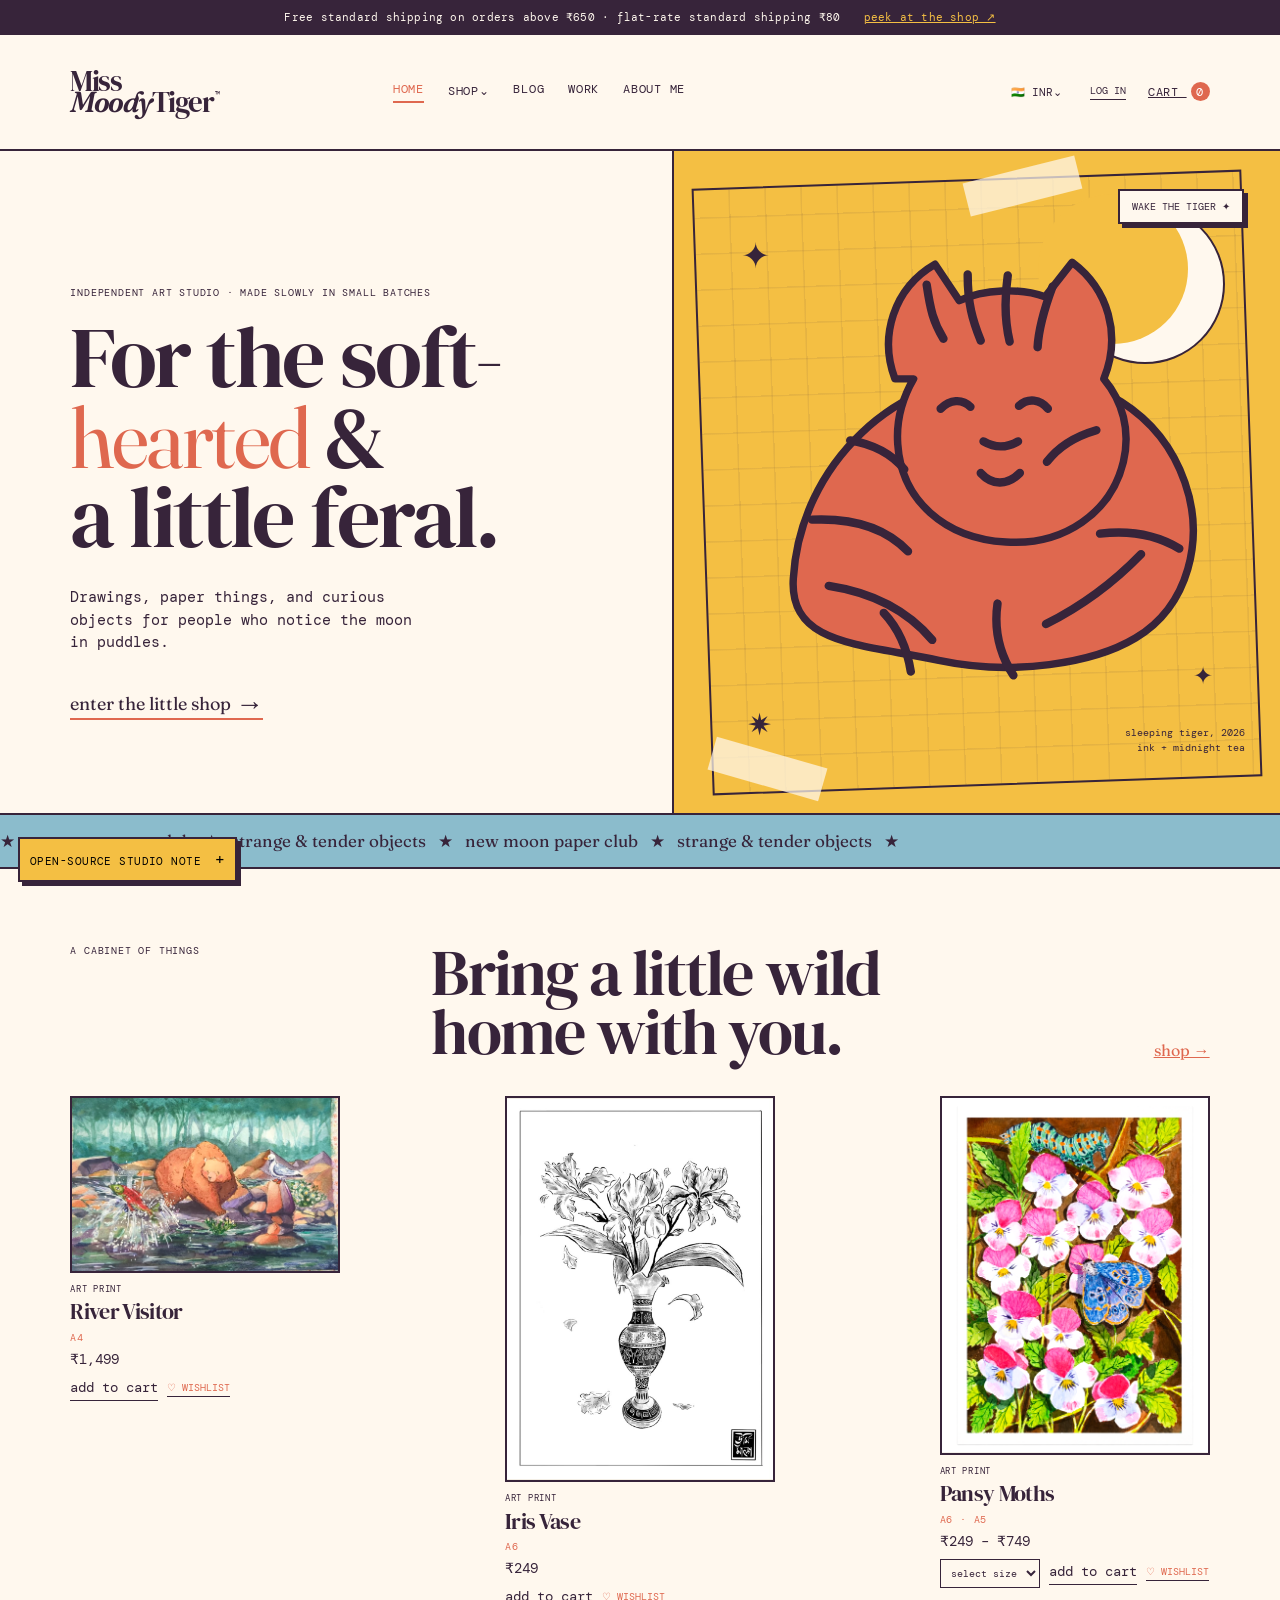
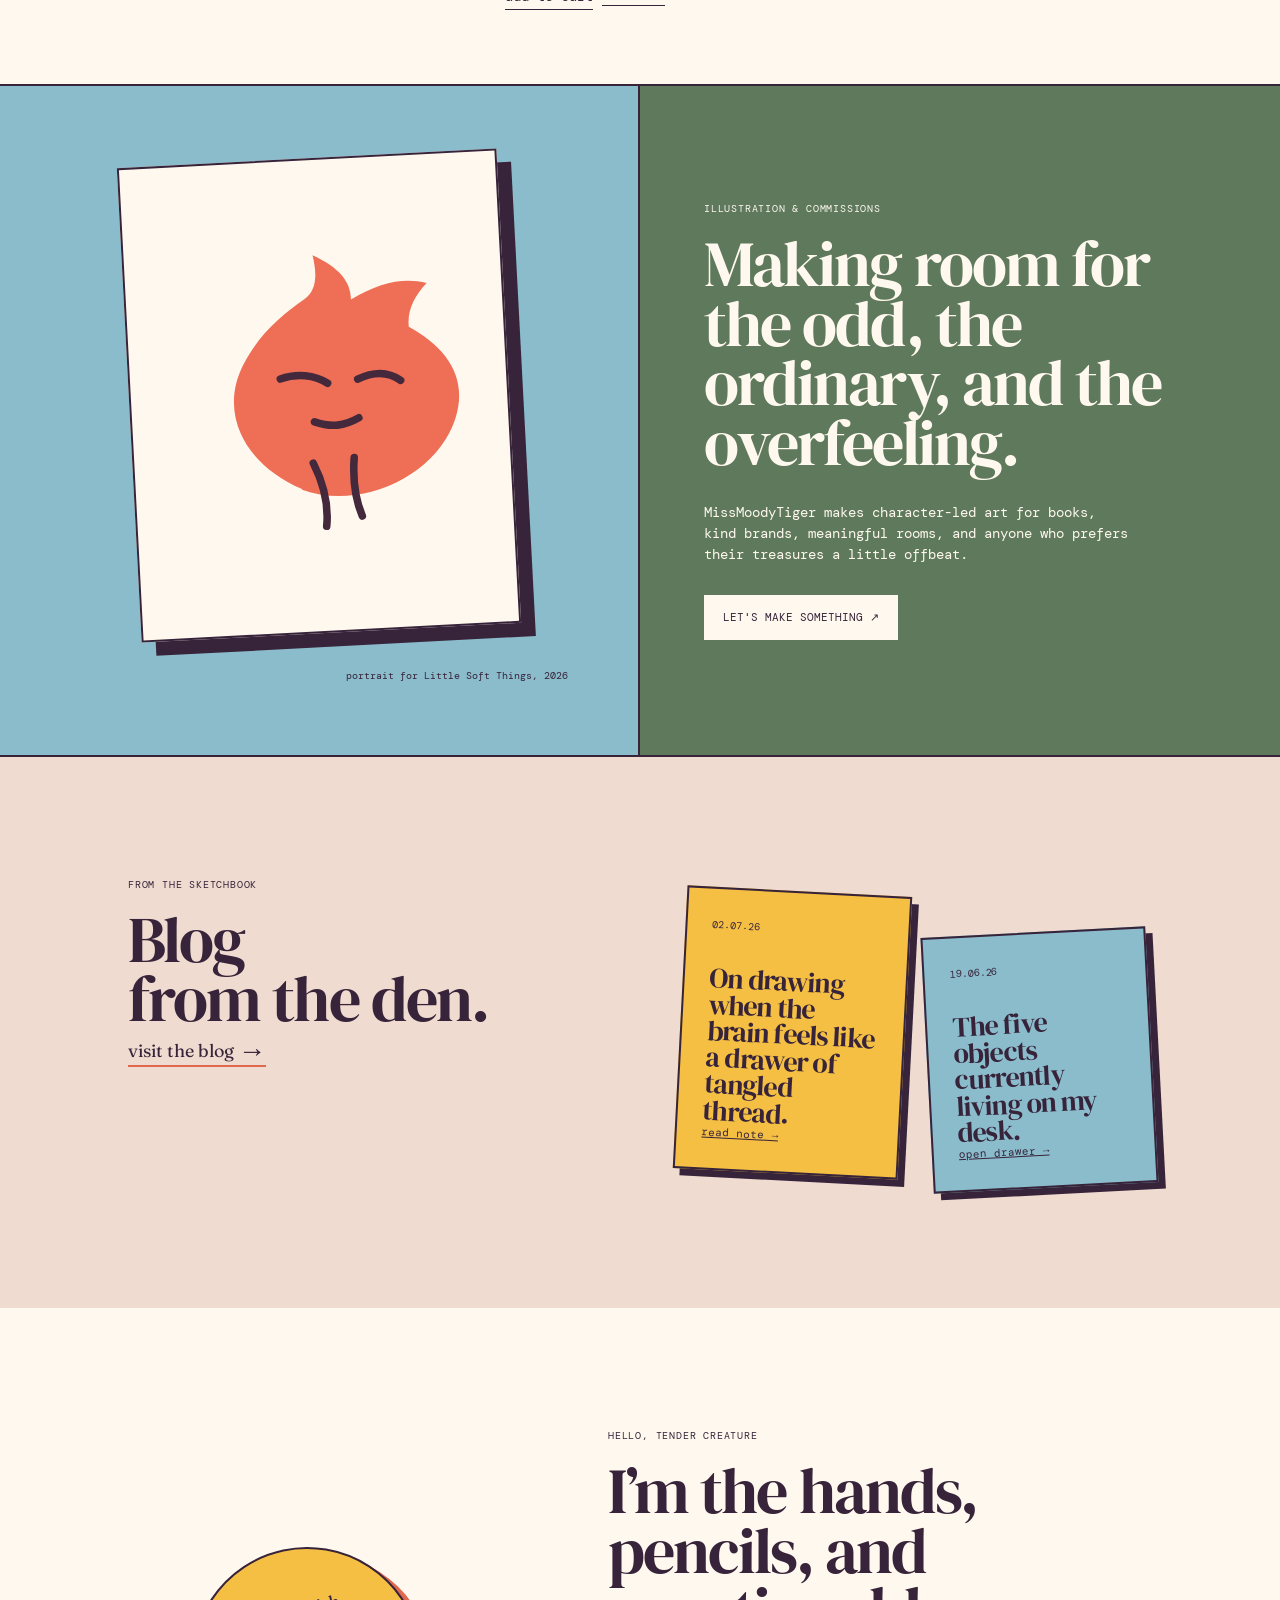
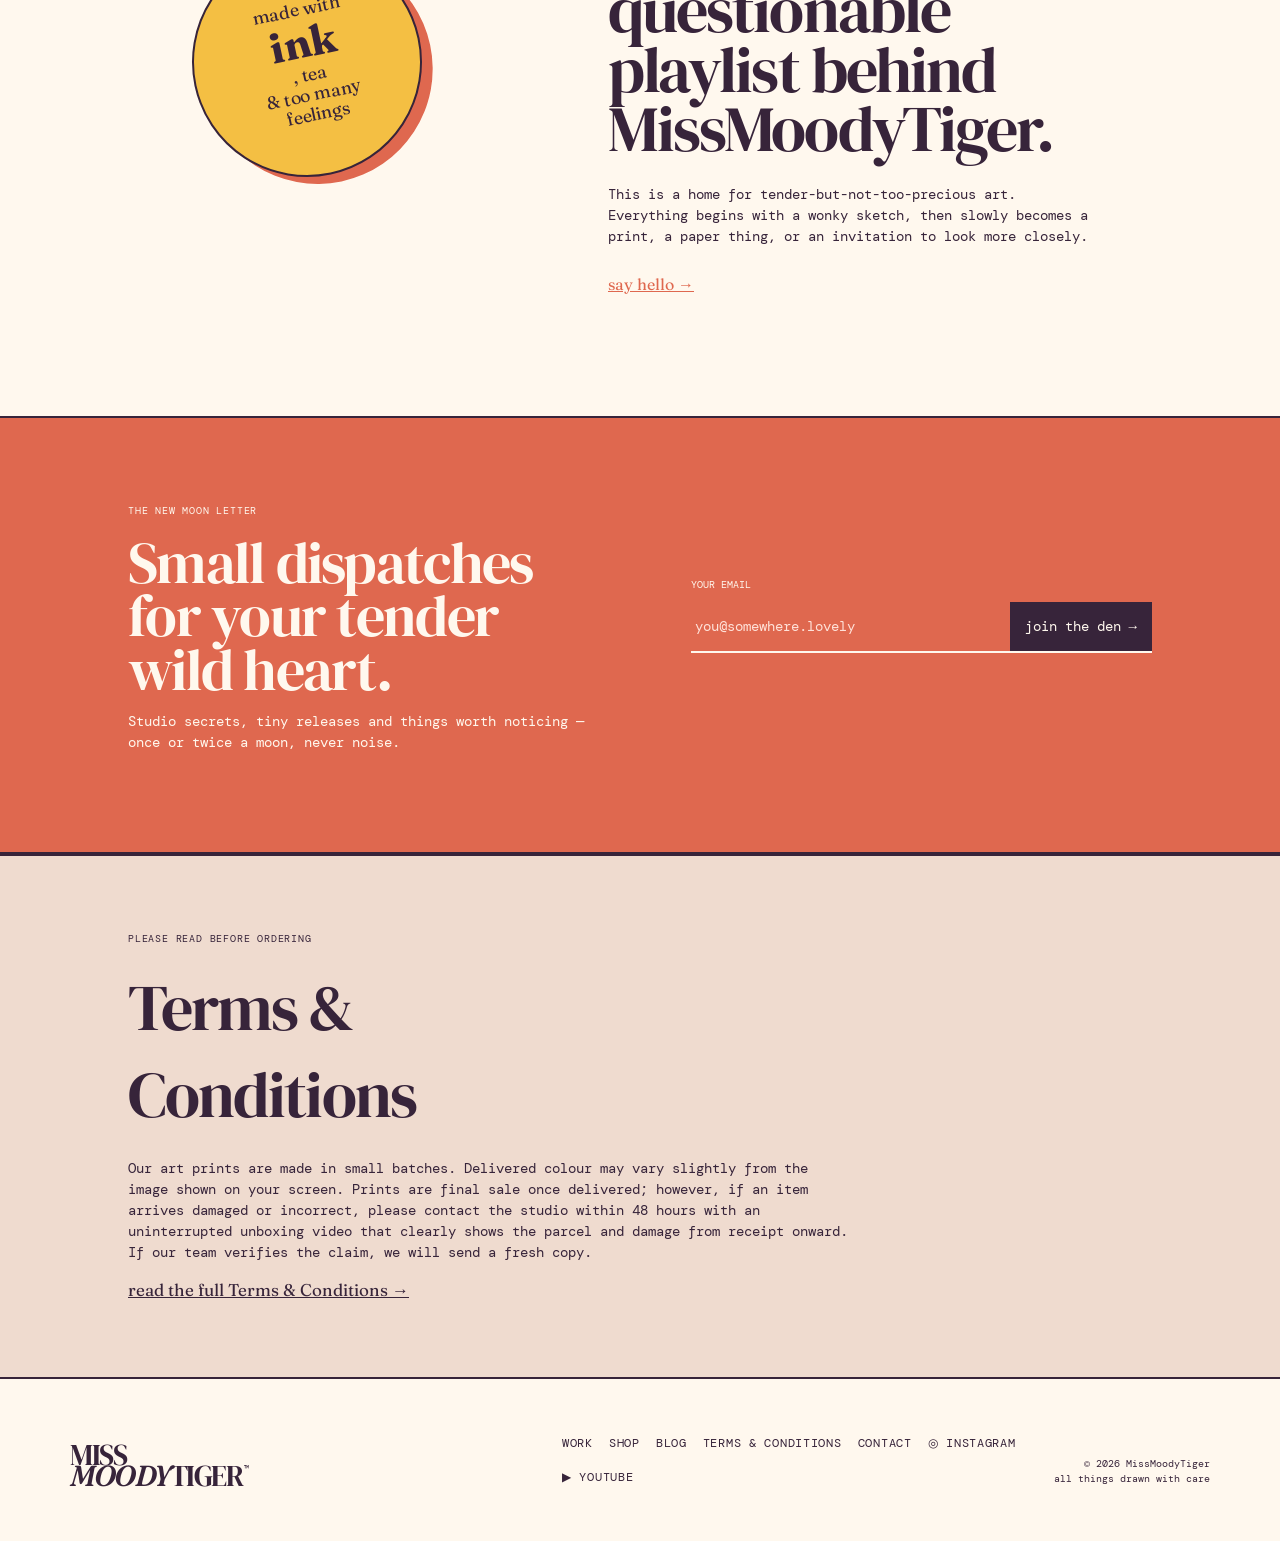
==== commit 6a24d150: "Improve landing page and footer links" ====
--- a/index.html
+++ b/index.html
@@ -33,7 +33,8 @@
           <div class="moon"></div><div class="spark s1">✦</div><div class="spark s2">✦</div><div class="spark s3">✷</div>
           <svg viewBox="0 0 650 650" aria-hidden="true"><path class="tiger-body" d="M128 428c7-121 109-221 235-220 91 0 159 43 185 117 21 60 5 132-53 167-45 27-131 41-211 24-83-18-161-16-156-88Z"/><path class="tiger-face" d="M237 214c-17-45-2-97 43-123l26 39c26-12 65-14 92-4l29-37c39 29 53 78 34 125 20 24 29 55 21 89-13 54-63 90-126 86-66-4-112-45-116-105-2-28 6-51 17-70Z"/><path class="stripe" d="M271 113c4 27 7 40 18 58M315 102c0 31 5 49 14 71M358 103c-4 28-3 50 2 71M406 115c-10 27-15 46-16 65M189 280c24 4 44 14 58 31M453 269c-24 7-41 18-53 34M148 365c45-2 80 10 103 34M457 380c33-4 60 1 85 16M225 465c17 18 25 38 29 63M347 455c-4 28 1 52 17 77"/><path class="tiger-line" d="M286 246c10-10 23-11 32-2M370 243c10-9 23-7 31 3M332 281c12 7 25 7 37 0M329 315c12 13 28 14 42 0M166 436c46 7 84 26 111 58M399 477c38-19 72-44 102-75"/></svg>
           <div class="tape tape-one"></div><div class="tape tape-two"></div>
-          <p class="art-caption">sleeping tiger, 2026<br />ink + midnight tea</p>
+          <button class="tiger-toggle" id="tigerToggle" type="button" aria-pressed="false">wake the tiger ✦</button>
+          <p class="art-caption" id="tigerCaption">sleeping tiger, 2026<br />ink + midnight tea</p>
         </div>
       </section>
 
@@ -53,17 +54,17 @@
         <div class="feature-copy"><p class="eyebrow">illustration &amp; commissions</p><h2>Making room for the odd, the ordinary, and the overfeeling.</h2><p>MissMoodyTiger makes character-led art for books, kind brands, meaningful rooms, and anyone who prefers their treasures a little offbeat.</p><a href="mailto:hello@missmoodytiger.studio" class="button-light">let's make something ↗</a></div>
       </section>
 
-      <section class="journal" id="journal"><div><p class="eyebrow">from the sketchbook</p><h2>Field notes<br />from the den.</h2><a class="scribble-link" href="#journal">read all the little notes <span>→</span></a></div><div class="note-stack"><article class="note note-yellow"><small>02.07.26</small><h3>On drawing when the brain feels like a drawer of tangled thread.</h3><a href="#journal">read note →</a></article><article class="note note-blue"><small>19.06.26</small><h3>The five objects currently living on my desk.</h3><a href="#journal">open drawer →</a></article></div></section>
+      <section class="journal" id="blog-preview"><div><p class="eyebrow">from the sketchbook</p><h2>Blog<br />from the den.</h2><a class="scribble-link" href="blog.html">visit the blog <span>→</span></a></div><div class="note-stack"><article class="note note-yellow"><small>02.07.26</small><h3>On drawing when the brain feels like a drawer of tangled thread.</h3><a href="blog.html">read note →</a></article><article class="note note-blue"><small>19.06.26</small><h3>The five objects currently living on my desk.</h3><a href="blog.html">open drawer →</a></article></div></section>
 
       <section class="about" id="about"><div class="about-stamp">made with<br /><b>ink</b>, tea<br />&amp; too many<br />feelings</div><div><p class="eyebrow">hello, tender creature</p><h2>I’m the hands, pencils, and questionable playlist behind MissMoodyTiger.</h2><p>This is a home for tender-but-not-too-precious art. Everything begins with a wonky sketch, then slowly becomes a print, a paper thing, or an invitation to look more closely.</p><a href="mailto:hello@missmoodytiger.studio" class="text-link">say hello →</a></div></section>
 
       <section class="newsletter"><div><p class="eyebrow">the new moon letter</p><h2>Small dispatches for your tender wild heart.</h2><p>Studio secrets, tiny releases and things worth noticing — once or twice a moon, never noise.</p></div><form id="newsletterForm"><label for="email">your email</label><div><input id="email" type="email" placeholder="you@somewhere.lovely" required /><button type="submit">join the den →</button></div><p class="form-message" aria-live="polite"></p></form></section>
     </main>
 
-    <footer><a class="wordmark" href="#top">Miss<br /><i>Moody</i>Tiger<span>™</span></a><div><a href="#work">work</a><a href="#shop">shop</a><a href="#journal">field notes</a><a href="mailto:hello@missmoodytiger.studio">contact</a></div><p>© 2026 MissMoodyTiger<br />all things drawn with care</p></footer>
+    <footer><a class="wordmark" href="#top">Miss<br /><i>Moody</i>Tiger<span>™</span></a><div><a href="#work">work</a><a href="#shop">shop</a><a href="blog.html">blog</a><a href="terms.html">terms &amp; conditions</a><a href="contact.html">contact</a><a href="https://www.instagram.com/" target="_blank" rel="noopener">◎ instagram</a><a href="https://www.youtube.com/" target="_blank" rel="noopener">▶ youtube</a></div><p>© 2026 MissMoodyTiger<br />all things drawn with care</p></footer>
 
     <aside class="tech-note" id="techNote"><button id="techToggle" aria-expanded="false">open-source studio note <span>+</span></button><div class="tech-content"><p class="eyebrow">visual build notes</p><h3>Open-source swaps used here</h3><ul><li><b>Wix shop → Medusa</b><span>Open-source commerce engine; bag UI is demo-ready.</span></li><li><b>Wix CMS → Decap CMS</b><span>Git-backed editing for art, notes &amp; products.</span></li><li><b>Wix email → Listmonk</b><span>Self-hostable newsletter flows.</span></li></ul><p class="note-foot">These peach labels are intentionally visible so you can track the platform changes.</p></div></aside>
     <div class="cart" id="cart" aria-hidden="true"><div><button id="closeCart" aria-label="Close shopping bag">×</button><p class="eyebrow">your small hoard</p><h2>Bag</h2><div id="cartItems"><p class="empty">Nothing in here yet — go find a treasure.</p></div><button class="checkout" id="checkout">demo checkout →</button><p class="cart-note">Open-source swap: Medusa storefront + payment provider of your choice.</p></div></div>
-    <script src="script.js?v=4"></script>
+    <script src="script.js?v=5"></script>
   </body>
 </html>
--- a/styles.css
+++ b/styles.css
@@ -9,4 +9,4 @@
 .catalog-grid.product-grid{align-items:start}.catalog-product{min-width:0}.catalog-image{display:block;overflow:hidden;border:var(--line);background:#f4efe8}.catalog-image img{display:block;width:100%;height:100%;object-fit:contain}.river-card{aspect-ratio:1082/710;background:#5d8276}.iris-card{aspect-ratio:894/1280}.pansy-card{aspect-ratio:1088/1446}.pansy-card img{filter:saturate(1.03) brightness(1.03)}.catalog-meta{padding:12px 0}.catalog-meta h3{font-size:25px}.catalog-meta p{font-size:10px;margin:4px 0 9px}.catalog-product .product-action{min-height:29px}.catalog-product .quantity-control{transform:scale(.9);transform-origin:left center}.catalog-product .added-label{font-size:8px}@media(max-width:760px){.catalog-grid.product-grid{grid-template-columns:1fr}.catalog-image{max-width:440px}}
 .art-detail{max-width:1180px;margin:auto;padding:55px 7vw 110px}.art-detail-grid{display:grid;grid-template-columns:1.05fr .95fr;gap:8vw;margin-top:35px}.watermarked-preview{position:relative;background:#f4efe8;border:var(--line);display:grid;place-items:center;min-height:450px;overflow:hidden}.watermarked-preview img{max-width:100%;max-height:760px;width:100%;height:100%;object-fit:contain}.watermarked-preview span{position:absolute;inset:0;display:grid;place-items:center;transform:rotate(-30deg);font:25px Fraunces;color:rgba(55,36,58,.32);pointer-events:none;text-align:center}.art-detail h1{font-size:clamp(55px,6vw,88px)}.art-price{font:26px Fraunces;margin:20px 0}.detail-form{display:grid;grid-template-columns:1fr 1fr;gap:8px;margin:28px 0}.detail-form label{font-size:9px;text-transform:uppercase}.detail-form select{font:12px "DM Mono";padding:10px;background:var(--paper);border:var(--line)}.art-specs{border-top:var(--line);margin:25px 0}.art-specs div{display:grid;grid-template-columns:110px 1fr;gap:18px;border-bottom:1px solid var(--ink);padding:11px 0}.art-specs dt{text-transform:uppercase;font-size:9px}.art-specs dd{margin:0;font-size:11px}@media(max-width:760px){.art-detail-grid{grid-template-columns:1fr}.watermarked-preview{min-height:320px}.detail-form{grid-template-columns:1fr}.art-specs div{grid-template-columns:85px 1fr}}
 .watermarked-preview{min-height:390px}.watermarked-preview img{height:430px;transition:transform .25s ease;transform-origin:center}.watermarked-preview:hover img{transform:scale(1.24)}.watermarked-preview.detail-view img{transform:scale(1.45)}.watermarked-preview.detail-view:hover img{transform:scale(1.68)}.magnifier{position:absolute;bottom:12px;right:12px;background:var(--paper);border:1px solid var(--ink);padding:5px 8px;font:10px "DM Mono";font-style:normal}.product-carousel{display:flex;gap:8px;margin-top:12px}.product-carousel button{border:1px solid var(--ink);background:var(--paper);font:10px "DM Mono";padding:7px 9px;cursor:pointer}.product-carousel button.active{background:var(--yellow)}
-.watermarked-preview img,.watermarked-preview:hover img{transform:none}.magnifier{font-size:17px;padding:2px 7px}.zoom-lens{display:none;position:absolute;width:129px;height:129px;border:2px solid var(--ink);border-radius:50%;translate:-50% -50%;background-repeat:no-repeat;background-size:150%;pointer-events:none;box-shadow:2px 2px 0 rgba(55,36,58,.3)}.catalog-image:hover img{transform:scale(1.04)}.catalog-image img{transition:transform .2s ease}.product-image-link .product-art{transition:transform .2s ease,box-shadow .2s ease}.product-image-link .product-art img{transition:transform .2s ease}.product-image-link:hover .product-art{transform:translateY(-5px);box-shadow:7px 7px 0 var(--ink)}.product-image-link:hover .product-art img{transform:scale(1.04)}.product-clickable:hover .product-art{transform:translateY(-5px)}.shop-section{padding-block:74px}.shop-section .section-heading{margin-bottom:34px}.shop-section .product-grid{grid-template-columns:repeat(3,minmax(0,270px));justify-content:space-between;gap:22px}.shop-section .product-art{max-width:270px;margin-bottom:11px}.shop-section .product h3{font-size:21px}.shop-section .product p:not(.product-type){margin-block:4px 7px}.cart-item-info{display:flex;gap:16px;align-items:flex-start}.cart-product-image{width:74px;height:74px;object-fit:contain;background:#f4efe8;border:1px solid var(--ink);flex:0 0 auto}.cart-item-actions{display:flex;align-items:center;gap:10px;margin-top:8px}.cart-page .cart-item-actions .quantity-control{margin-top:0}.cart-row{grid-template-columns:1fr auto}.cart-item-total{align-self:center;font:18px Fraunces!important}.cart-row>.remove-product{display:none}@media(max-width:760px){.shop-section{padding-block:54px}.shop-section .product-grid{grid-template-columns:minmax(0,270px);justify-content:start;gap:34px}.cart-product-image{width:60px;height:60px}.cart-item-info{gap:12px}.cart-row{grid-template-columns:1fr auto}.cart-item-total{font-size:14px!important}}.product-sizes{font-size:10px!important;text-transform:uppercase;letter-spacing:.08em;color:var(--red);margin:8px 0 0!important}.size-pick{font:10px "DM Mono";border:1px solid var(--ink);background:var(--paper);padding:6px;color:var(--ink)}
+.watermarked-preview img,.watermarked-preview:hover img{transform:none}.magnifier{font-size:17px;padding:2px 7px}.zoom-lens{display:none;position:absolute;width:129px;height:129px;border:2px solid var(--ink);border-radius:50%;translate:-50% -50%;background-repeat:no-repeat;background-size:150%;pointer-events:none;box-shadow:2px 2px 0 rgba(55,36,58,.3)}.catalog-image:hover img{transform:scale(1.04)}.catalog-image img{transition:transform .2s ease}.product-image-link .product-art{transition:transform .2s ease,box-shadow .2s ease}.product-image-link .product-art img{transition:transform .2s ease}.product-image-link:hover .product-art{transform:translateY(-5px);box-shadow:7px 7px 0 var(--ink)}.product-image-link:hover .product-art img{transform:scale(1.04)}.product-clickable:hover .product-art{transform:translateY(-5px)}.tiger-toggle{position:absolute;z-index:7;right:36px;top:38px;border:2px solid var(--ink);background:var(--paper);padding:9px 12px;color:var(--ink);font:10px "DM Mono";text-transform:uppercase;cursor:pointer;box-shadow:4px 4px 0 var(--ink)}.hero-art.tiger-awake{background:#df684f}.hero-art.tiger-awake .moon:after{background:#df684f}.hero-art.tiger-awake .tiger-body,.hero-art.tiger-awake .tiger-face{fill:var(--yellow)}.hero-art.tiger-awake .tiger-toggle{background:var(--yellow)}.shop-section{padding-block:74px}.shop-section .section-heading{margin-bottom:34px}.shop-section .product-grid{grid-template-columns:repeat(3,minmax(0,270px));justify-content:space-between;gap:22px}.shop-section .product-art{max-width:270px;margin-bottom:11px}.shop-section .product h3{font-size:21px}.shop-section .product p:not(.product-type){margin-block:4px 7px}.contact-intro{max-width:620px;margin:28px 0}.contact-form{display:grid;gap:10px;max-width:600px;margin-top:36px}.contact-form label{font-size:10px;text-transform:uppercase}.contact-form input,.contact-form textarea{width:100%;border:1px solid var(--ink);background:transparent;color:var(--ink);padding:12px;font:14px "DM Mono"}.contact-form button{justify-self:start;background:var(--ink);color:var(--paper);padding:13px 18px;font:11px "DM Mono";text-transform:uppercase}.cart-navigation{display:flex;gap:11px;align-items:center;margin:20px 0 25px}.cart-navigation button,.cart-navigation a{border:0;background:transparent;border-bottom:1px solid var(--ink);padding:0;color:var(--ink);font:10px "DM Mono";text-transform:uppercase;cursor:pointer;text-decoration:none}.cart-item-info{display:flex;gap:16px;align-items:flex-start}.cart-product-image{width:74px;height:74px;object-fit:contain;background:#f4efe8;border:1px solid var(--ink);flex:0 0 auto}.cart-item-actions{display:flex;align-items:center;gap:10px;margin-top:8px}.cart-page .cart-item-actions .quantity-control{margin-top:0}.cart-row{grid-template-columns:1fr auto}.cart-item-total{align-self:center;font:18px Fraunces!important}.cart-row>.remove-product{display:none}.shipping-note{font-size:9px;color:var(--moss);margin:5px 0 12px!important}@media(max-width:760px){.tiger-toggle{right:18px;top:20px}.shop-section{padding-block:54px}.shop-section .product-grid{grid-template-columns:minmax(0,270px);justify-content:start;gap:34px}.cart-product-image{width:60px;height:60px}.cart-item-info{gap:12px}.cart-row{grid-template-columns:1fr auto}.cart-item-total{font-size:14px!important}.cart-navigation{flex-wrap:wrap}}.product-sizes{font-size:10px!important;text-transform:uppercase;letter-spacing:.08em;color:var(--red);margin:8px 0 0!important}.size-pick{font:10px "DM Mono";border:1px solid var(--ink);background:var(--paper);padding:6px;color:var(--ink)}
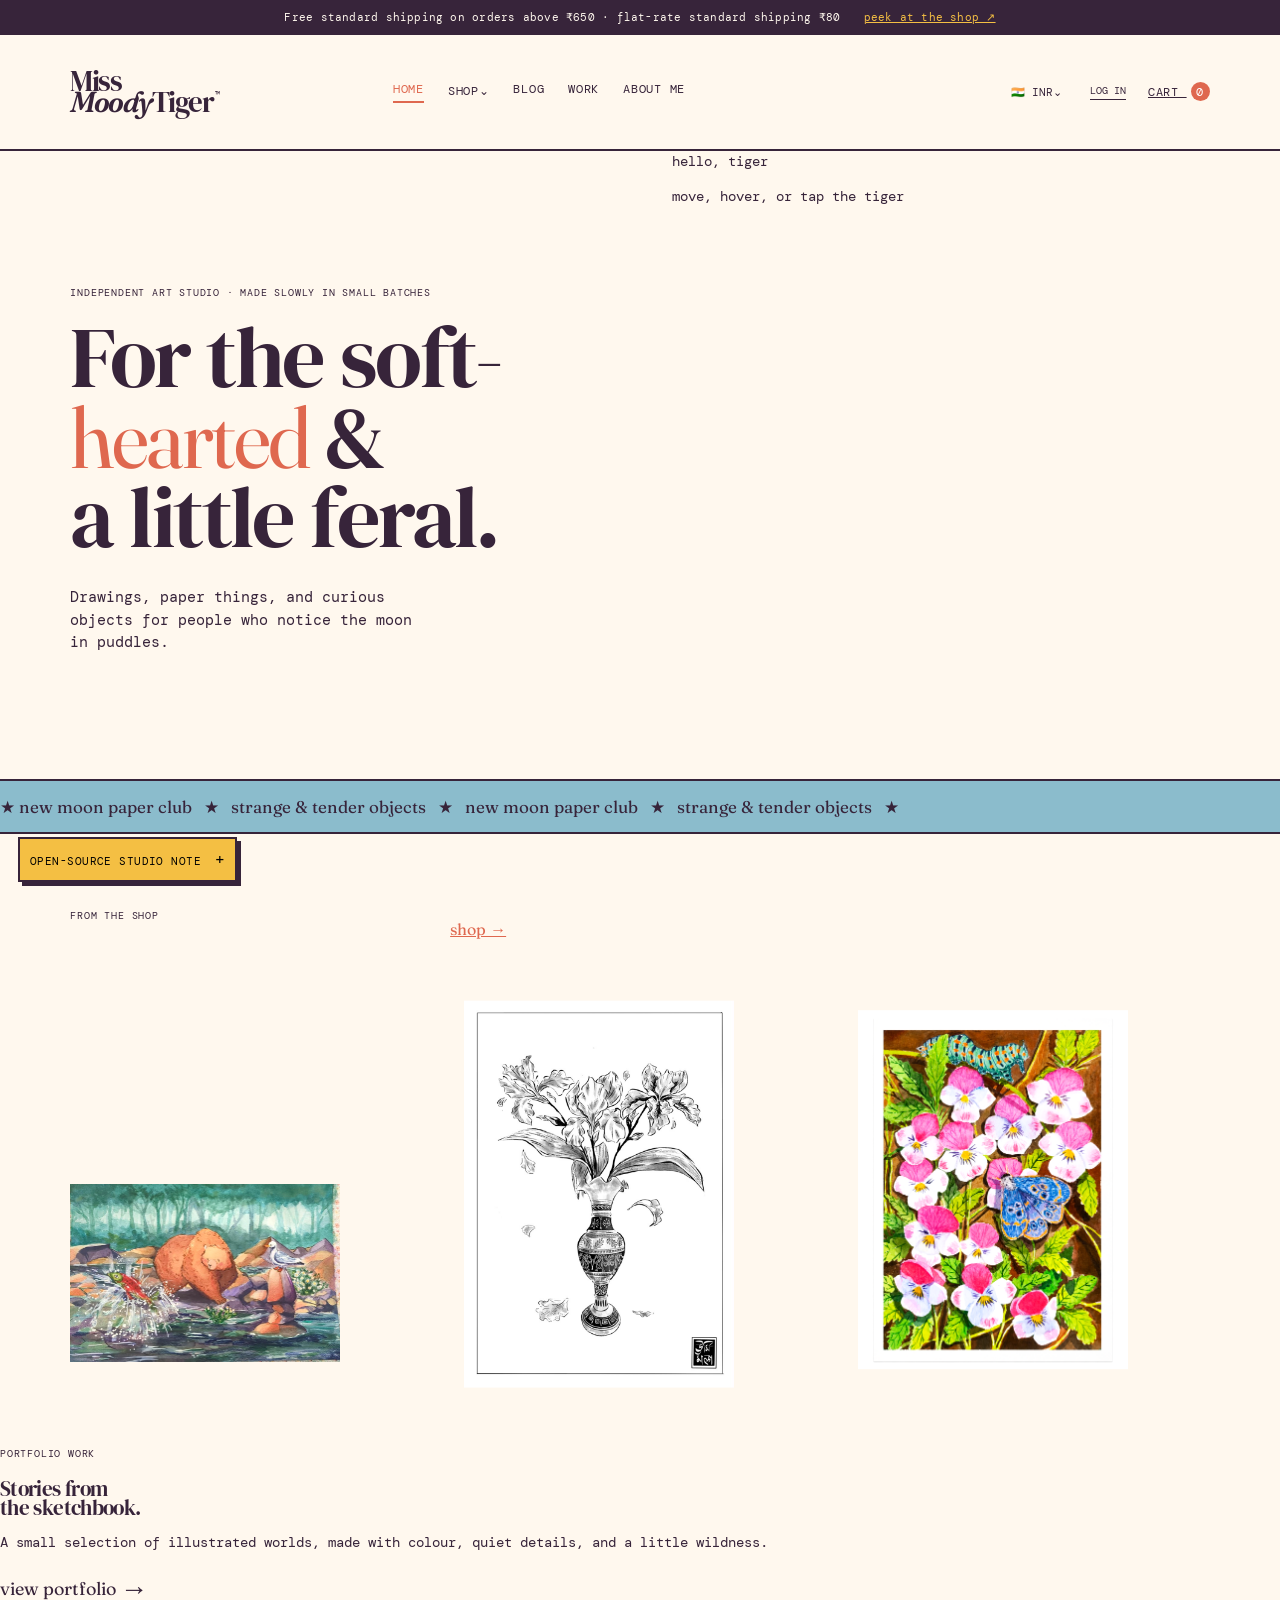
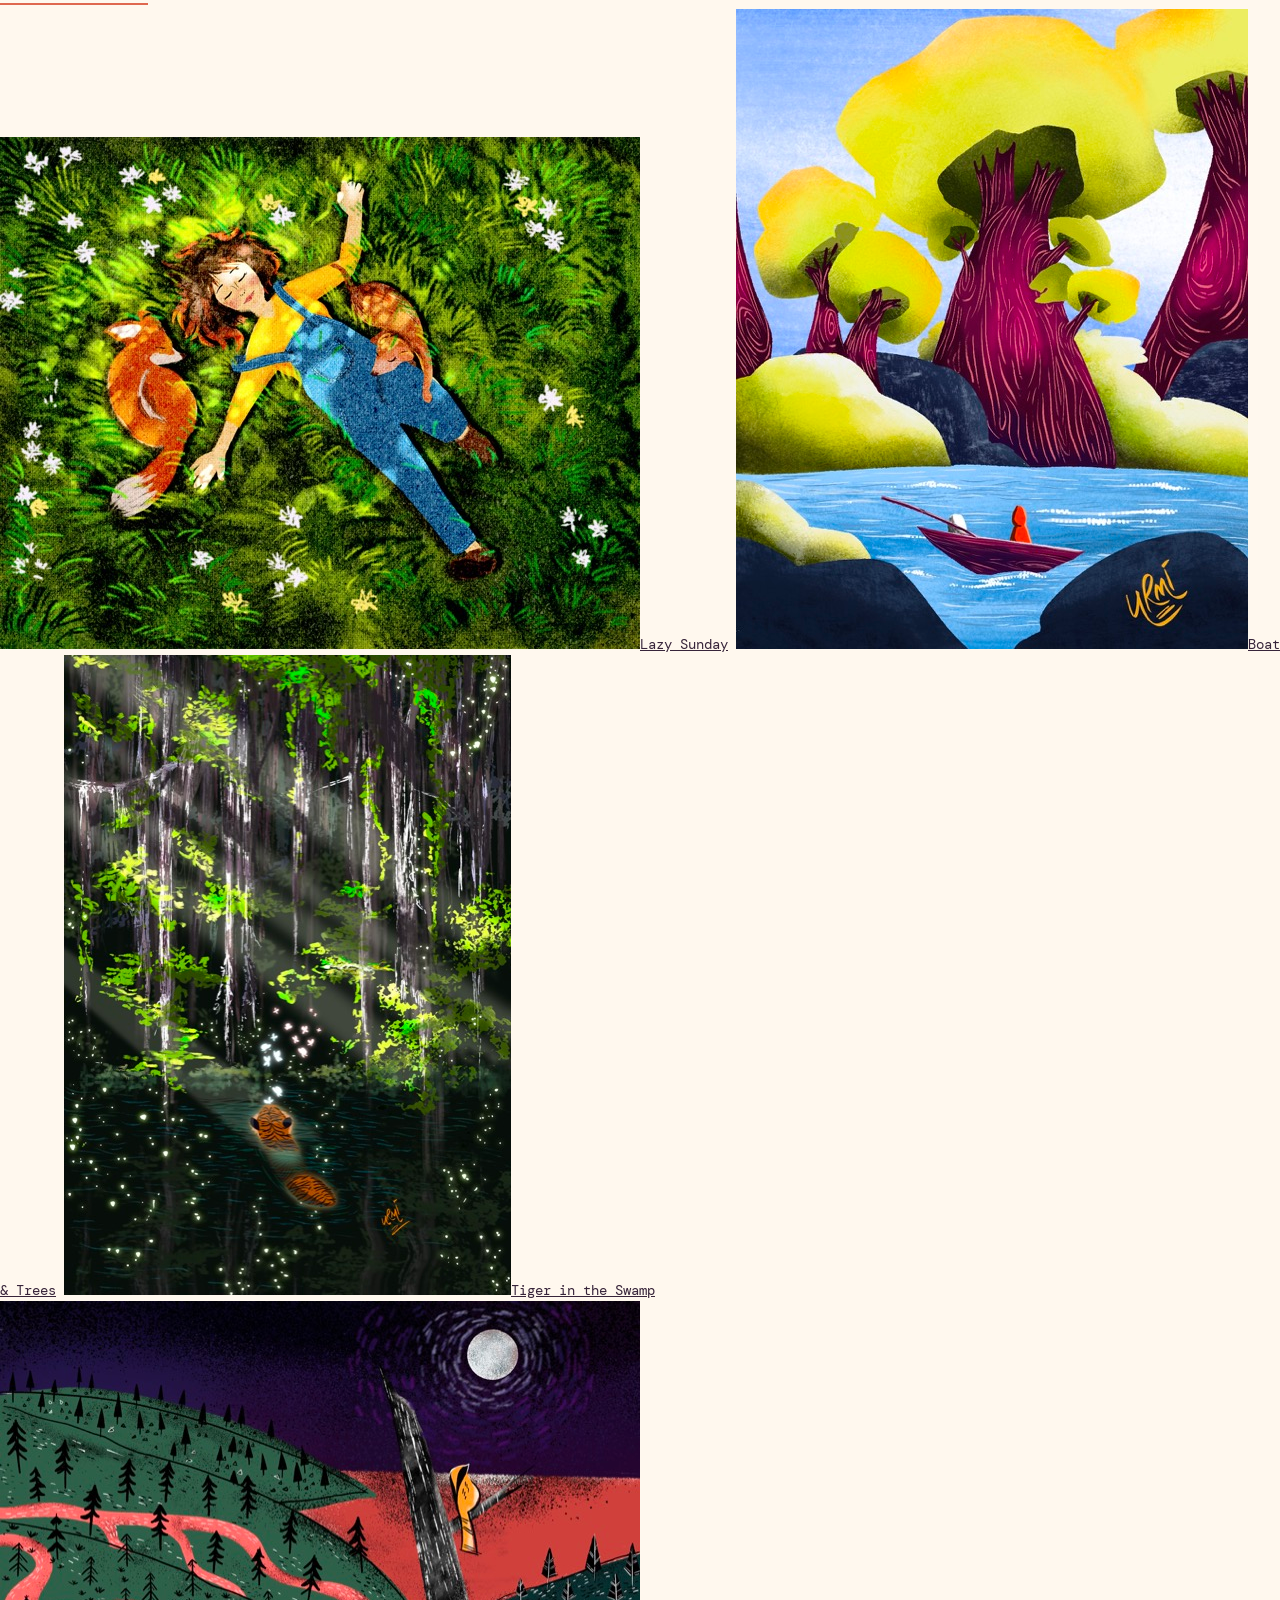
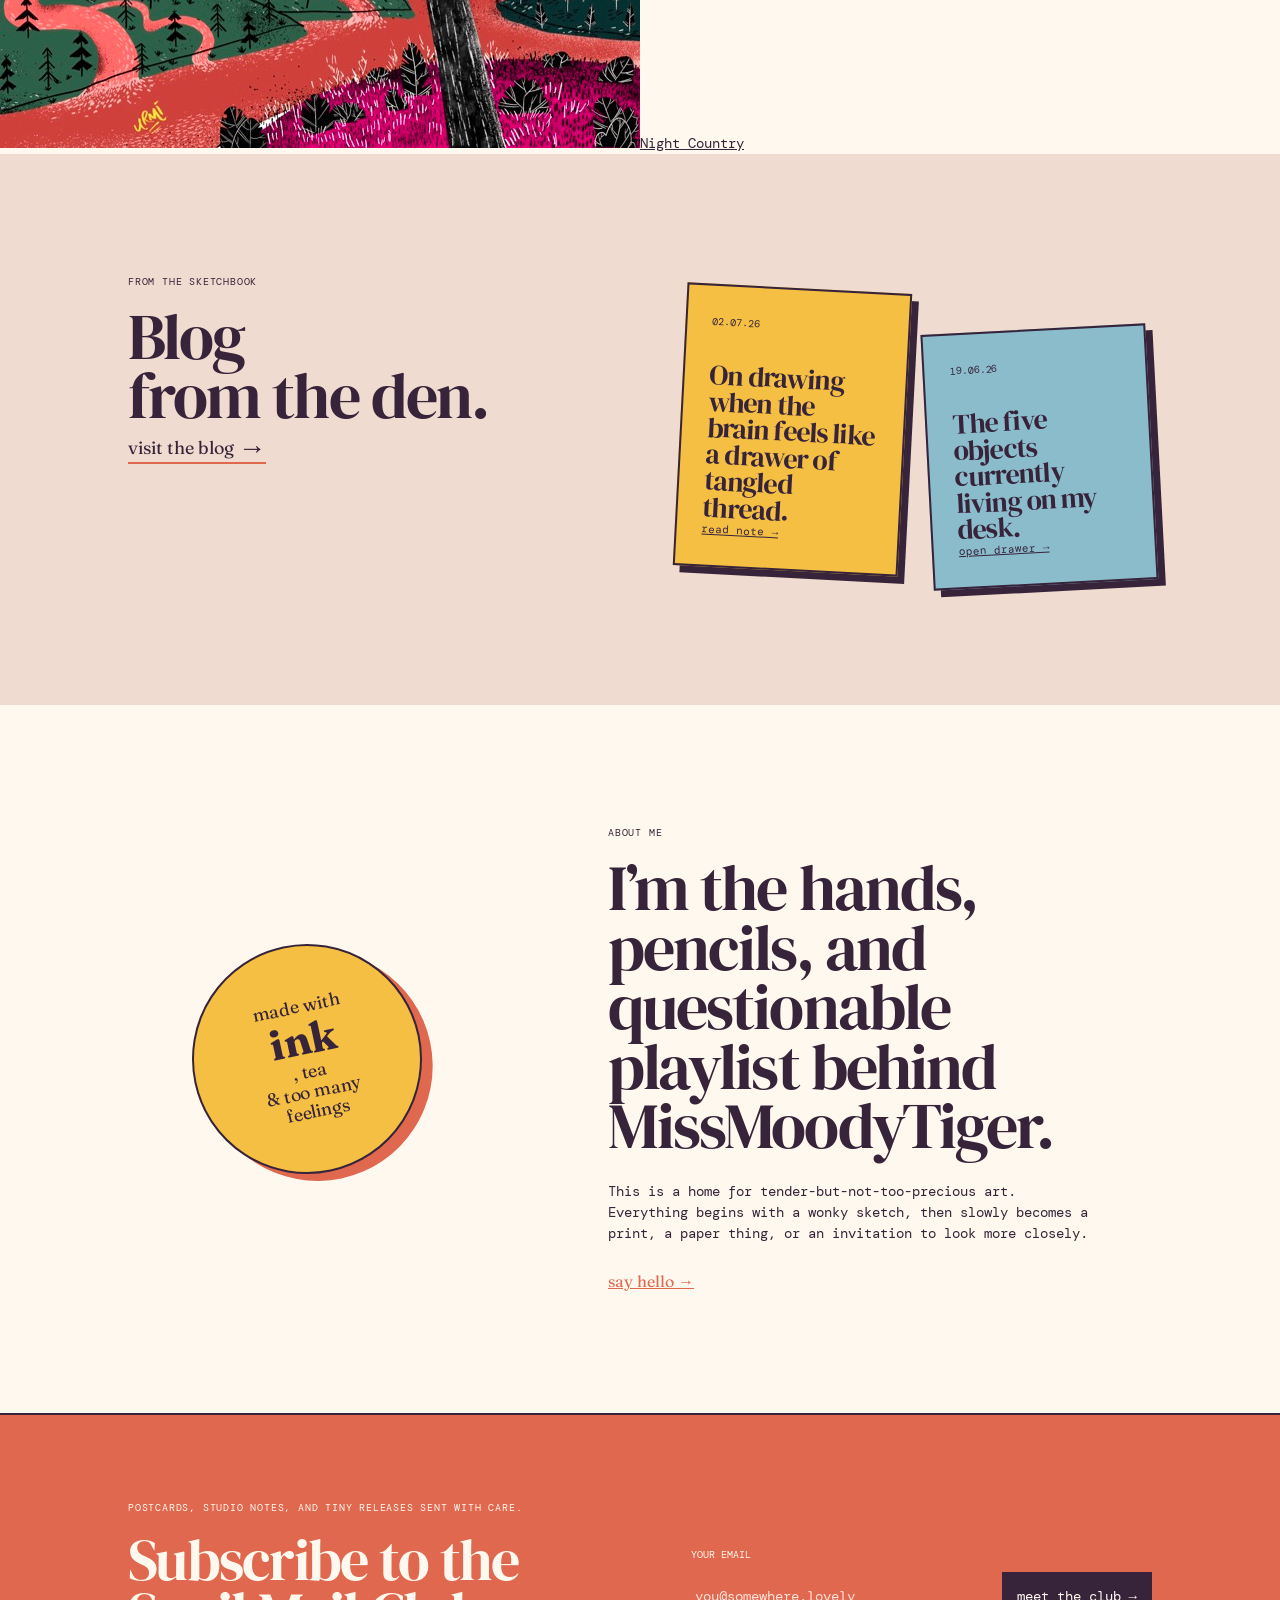
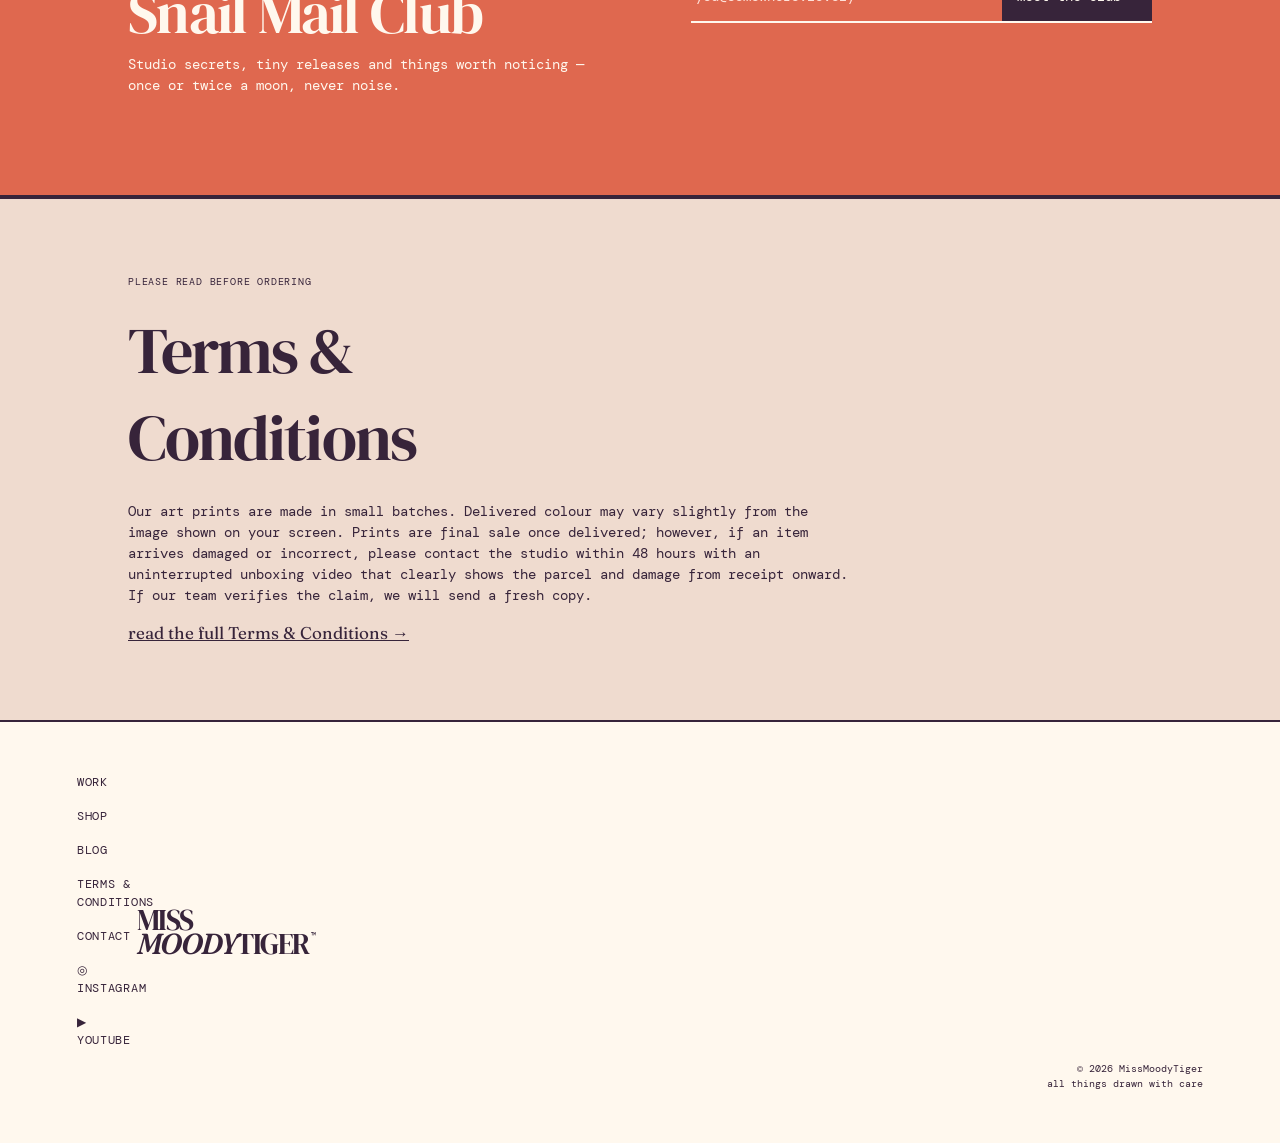
==== commit 8e9edb60: "Refine storefront gallery footer and snail mail club" ====
--- a/index.html
+++ b/index.html
@@ -9,9 +9,12 @@
     <link rel="preconnect" href="https://fonts.gstatic.com" crossorigin />
     <link href="https://fonts.googleapis.com/css2?family=DM+Mono:wght@400;500&family=DM+Serif+Display:ital@0;1&family=Fraunces:opsz,wght,SOFT@9..144,600..700,50&display=swap" rel="stylesheet" />
     <link rel="stylesheet" href="styles.css" />
-  </head>
+    <link rel="stylesheet" href="home-enhancements.css" />
+  <link rel="stylesheet" href="latest-refinements.css">
+  <script defer src="latest-refinements.js"></script>
+</head>
   <body>
-    <div class="announcement">a tiny note from the den — free shipping on original orders over $85 <a href="#shop">peek at the shop ↗</a></div>
+    <div class="announcement">Free orders above Rs. 650 otherwise Standard shipping charges Rs. 80 will be applicable.</div>
     <header class="site-header">
       <a class="wordmark" href="#top" aria-label="MissMoodyTiger home">Miss<br /><i>Moody</i>Tiger<span>™</span></a>
       <button class="menu-toggle" aria-expanded="false" aria-controls="site-nav">menu <b>+</b></button>
@@ -22,49 +25,54 @@
     </header>
 
     <main id="top">
-      <section class="hero" aria-labelledby="hero-title">
+      <section class="hero hero-interactive" aria-labelledby="hero-title">
         <div class="hero-copy">
           <p class="eyebrow">independent art studio · made slowly in small batches</p>
           <h1 id="hero-title">For the soft-<br /><em>hearted</em> &amp; <br />a little feral.</h1>
           <p class="intro">Drawings, paper things, and curious objects for people who notice the moon in puddles.</p>
-          <a class="scribble-link" href="#shop">enter the little shop <span>→</span></a>
         </div>
-        <div class="hero-art" role="img" aria-label="A hand-drawn tiger asleep beneath stars">
-          <div class="moon"></div><div class="spark s1">✦</div><div class="spark s2">✦</div><div class="spark s3">✷</div>
-          <svg viewBox="0 0 650 650" aria-hidden="true"><path class="tiger-body" d="M128 428c7-121 109-221 235-220 91 0 159 43 185 117 21 60 5 132-53 167-45 27-131 41-211 24-83-18-161-16-156-88Z"/><path class="tiger-face" d="M237 214c-17-45-2-97 43-123l26 39c26-12 65-14 92-4l29-37c39 29 53 78 34 125 20 24 29 55 21 89-13 54-63 90-126 86-66-4-112-45-116-105-2-28 6-51 17-70Z"/><path class="stripe" d="M271 113c4 27 7 40 18 58M315 102c0 31 5 49 14 71M358 103c-4 28-3 50 2 71M406 115c-10 27-15 46-16 65M189 280c24 4 44 14 58 31M453 269c-24 7-41 18-53 34M148 365c45-2 80 10 103 34M457 380c33-4 60 1 85 16M225 465c17 18 25 38 29 63M347 455c-4 28 1 52 17 77"/><path class="tiger-line" d="M286 246c10-10 23-11 32-2M370 243c10-9 23-7 31 3M332 281c12 7 25 7 37 0M329 315c12 13 28 14 42 0M166 436c46 7 84 26 111 58M399 477c38-19 72-44 102-75"/></svg>
-          <div class="tape tape-one"></div><div class="tape tape-two"></div>
-          <button class="tiger-toggle" id="tigerToggle" type="button" aria-pressed="false">wake the tiger ✦</button>
-          <p class="art-caption" id="tigerCaption">sleeping tiger, 2026<br />ink + midnight tea</p>
+        <div class="hero-tiger-wrap">
+          <div class="tiger-stage" id="tigerStage" tabindex="0" aria-label="Interactive tiger. Move your pointer or tap to make it react.">
+            <div class="tiger-fallback" aria-hidden="true"><img src="assets/tiger-mark.svg" alt="" /><span>hello, tiger</span></div>
+          </div>
+          <p class="tiger-instruction">move, hover, or tap the tiger</p>
         </div>
       </section>
 
       <section class="ticker"><div>★ new moon paper club &nbsp; ★ &nbsp; strange &amp; tender objects &nbsp; ★ &nbsp; new moon paper club &nbsp; ★ &nbsp; strange &amp; tender objects &nbsp; ★</div></section>
 
-      <section class="shop-section" id="shop" aria-labelledby="shop-title">
-        <div class="section-heading"><p class="eyebrow">a cabinet of things</p><h2 id="shop-title">Bring a little wild<br />home with you.</h2><a href="products.html" target="_blank" rel="noopener" class="text-link">all small editions →</a></div>
+      <section class="shop-section shop-gallery" id="shop" aria-labelledby="shop-title">
+        <div class="section-heading"><p class="eyebrow" id="shop-title">from the shop</p><a href="products.html" class="text-link">open shop →</a></div>
         <div class="product-grid">
-          <article class="product card-red product-clickable" data-product-url="art-print.html?art=river" data-id="river" data-price="18.04" tabindex="0" role="link" aria-label="View River Visitor art print"><a class="product-image-link" href="art-print.html?art=river" target="_blank" rel="noopener" aria-label="Open River Visitor artwork gallery in a new tab"><div class="product-art photo-art river"><img src="assets/river-visitor-cropped.jpeg" alt="A bear watching a salmon leap in a forest river art print" /></div></a><p class="product-type">art print</p><h3>River Visitor</h3><p class="product-sizes">A4</p><p class="price" data-usd="18.04">₹1,499</p><button class="add" data-item="River Visitor">add to bag</button></article>
-          <article class="product offset" data-id="iris" data-price="3"><a class="product-image-link" href="art-print.html?art=iris" target="_blank" rel="noopener" aria-label="Open Iris Vase artwork gallery in a new tab"><div class="product-art photo-art iris"><img src="assets/iris-vase.jpeg" alt="Ink illustration of irises in an ornamental vase" /></div></a><p class="product-type">art print</p><h3>Iris Vase</h3><p class="product-sizes">A6</p><p class="price" data-usd="3">₹249</p><button class="add" data-item="Iris Vase">add to bag</button></article>
-          <article class="product" data-id="pansy" data-price="3"><a class="product-image-link" href="art-print.html?art=pansy" target="_blank" rel="noopener" aria-label="Open Pansy Moths artwork gallery in a new tab"><div class="product-art photo-art pansy"><img src="assets/pansy-moths-clean.png" alt="Straightened Pansy Moths art print with no desk background" /></div></a><p class="product-type">art print</p><h3>Pansy Moths</h3><p class="product-sizes">A6 · A5</p><p class="price">₹249 – ₹749</p><button class="add" data-item="Pansy Moths">add to bag</button></article>
+          <article class="product"><a class="product-image-link" href="art-print.html?art=river" target="_blank" rel="noopener" aria-label="Open River Visitor artwork details"><div class="product-art photo-art river"><img src="assets/river-visitor-cropped.jpeg" alt="River Visitor art print" /></div></a></article>
+          <article class="product"><a class="product-image-link" href="art-print.html?art=iris" target="_blank" rel="noopener" aria-label="Open Iris Vase artwork details"><div class="product-art photo-art iris"><img src="assets/iris-vase.jpeg" alt="Iris Vase art print" /></div></a></article>
+          <article class="product"><a class="product-image-link" href="art-print.html?art=pansy" target="_blank" rel="noopener" aria-label="Open Pansy Moths artwork details"><div class="product-art photo-art pansy"><img src="assets/pansy-moths-clean.png" alt="Pansy Moths art print" /></div></a></article>
         </div>
       </section>
 
-      <section class="split-feature" id="work">
-        <div class="feature-art"><div class="frame"><svg viewBox="0 0 400 500" aria-hidden="true"><path d="M174 360c-68-33-95-97-61-153 20-34 48-55 75-72 17-10 17-31 13-52 31 16 44 34 43 55 36-20 66-23 91-15-16 15-25 32-24 51 45 28 67 65 50 111-25 68-119 105-187 76Z" fill="#ee6f56"/><path d="M155 228c20-6 41-3 56 8M247 233c19-8 37-7 51 4M193 281c20 8 35 7 53-2M189 330c11 25 16 50 12 76M238 326c-3 24-2 48 6 70" fill="none" stroke="#44283b" stroke-width="9" stroke-linecap="round"/></svg></div><p>portrait for Little Soft Things, 2026</p></div>
-        <div class="feature-copy"><p class="eyebrow">illustration &amp; commissions</p><h2>Making room for the odd, the ordinary, and the overfeeling.</h2><p>MissMoodyTiger makes character-led art for books, kind brands, meaningful rooms, and anyone who prefers their treasures a little offbeat.</p><a href="mailto:hello@missmoodytiger.studio" class="button-light">let's make something ↗</a></div>
+      <section class="portfolio-home" id="work" aria-labelledby="portfolio-title">
+        <div class="portfolio-home-heading"><p class="eyebrow">portfolio work</p><h2 id="portfolio-title">Stories from<br />the sketchbook.</h2><p>A small selection of illustrated worlds, made with colour, quiet details, and a little wildness.</p><a class="scribble-link" href="portfolio.html">view portfolio <span>→</span></a></div>
+        <div class="portfolio-home-grid">
+          <a href="portfolio.html" class="portfolio-home-card"><img src="assets/lazy-sunday-preview.jpg" alt="Lazy Sunday illustration preview" /><span>Lazy Sunday</span></a>
+          <a href="portfolio.html" class="portfolio-home-card"><img src="assets/boat-and-trees-preview.jpg" alt="Boat and Trees illustration preview" /><span>Boat &amp; Trees</span></a>
+          <a href="portfolio.html" class="portfolio-home-card"><img src="assets/tiger-swamp-preview.jpg" alt="Tiger in the Swamp illustration preview" /><span>Tiger in the Swamp</span></a>
+          <a href="portfolio.html" class="portfolio-home-card"><img src="assets/night-country-preview.jpg" alt="Night Country illustration preview" /><span>Night Country</span></a>
+        </div>
       </section>
 
       <section class="journal" id="blog-preview"><div><p class="eyebrow">from the sketchbook</p><h2>Blog<br />from the den.</h2><a class="scribble-link" href="blog.html">visit the blog <span>→</span></a></div><div class="note-stack"><article class="note note-yellow"><small>02.07.26</small><h3>On drawing when the brain feels like a drawer of tangled thread.</h3><a href="blog.html">read note →</a></article><article class="note note-blue"><small>19.06.26</small><h3>The five objects currently living on my desk.</h3><a href="blog.html">open drawer →</a></article></div></section>
 
-      <section class="about" id="about"><div class="about-stamp">made with<br /><b>ink</b>, tea<br />&amp; too many<br />feelings</div><div><p class="eyebrow">hello, tender creature</p><h2>I’m the hands, pencils, and questionable playlist behind MissMoodyTiger.</h2><p>This is a home for tender-but-not-too-precious art. Everything begins with a wonky sketch, then slowly becomes a print, a paper thing, or an invitation to look more closely.</p><a href="mailto:hello@missmoodytiger.studio" class="text-link">say hello →</a></div></section>
+      <section class="about" id="about"><div class="about-stamp">made with<br /><b>ink</b>, tea<br />&amp; too many<br />feelings</div><div><p class="eyebrow">about me</p><h2>I’m the hands, pencils, and questionable playlist behind MissMoodyTiger.</h2><p>This is a home for tender-but-not-too-precious art. Everything begins with a wonky sketch, then slowly becomes a print, a paper thing, or an invitation to look more closely.</p><a href="contact.html" class="text-link">say hello →</a></div></section>
 
       <section class="newsletter"><div><p class="eyebrow">the new moon letter</p><h2>Small dispatches for your tender wild heart.</h2><p>Studio secrets, tiny releases and things worth noticing — once or twice a moon, never noise.</p></div><form id="newsletterForm"><label for="email">your email</label><div><input id="email" type="email" placeholder="you@somewhere.lovely" required /><button type="submit">join the den →</button></div><p class="form-message" aria-live="polite"></p></form></section>
     </main>
 
-    <footer><a class="wordmark" href="#top">Miss<br /><i>Moody</i>Tiger<span>™</span></a><div><a href="#work">work</a><a href="#shop">shop</a><a href="blog.html">blog</a><a href="terms.html">terms &amp; conditions</a><a href="contact.html">contact</a><a href="https://www.instagram.com/" target="_blank" rel="noopener">◎ instagram</a><a href="https://www.youtube.com/" target="_blank" rel="noopener">▶ youtube</a></div><p>© 2026 MissMoodyTiger<br />all things drawn with care</p></footer>
+    <footer><a class="wordmark" href="#top">Miss<br /><i>Moody</i>Tiger<span>™</span></a><div><a href="#work">work</a><a href="#shop">shop</a><a href="blog.html">blog</a><a href="terms.html">terms &amp; conditions</a><a href="shipping-policy.html">shipping policy</a><a href="return-refund-policy.html">return &amp; refund policy</a><a href="contact.html">contact</a><a href="https://www.instagram.com/" target="_blank" rel="noopener">◎ instagram</a><a href="https://www.youtube.com/" target="_blank" rel="noopener">▶ youtube</a></div><p>© 2026 MissMoodyTiger<br />all things drawn with care</p></footer>
 
     <aside class="tech-note" id="techNote"><button id="techToggle" aria-expanded="false">open-source studio note <span>+</span></button><div class="tech-content"><p class="eyebrow">visual build notes</p><h3>Open-source swaps used here</h3><ul><li><b>Wix shop → Medusa</b><span>Open-source commerce engine; bag UI is demo-ready.</span></li><li><b>Wix CMS → Decap CMS</b><span>Git-backed editing for art, notes &amp; products.</span></li><li><b>Wix email → Listmonk</b><span>Self-hostable newsletter flows.</span></li></ul><p class="note-foot">These peach labels are intentionally visible so you can track the platform changes.</p></div></aside>
     <div class="cart" id="cart" aria-hidden="true"><div><button id="closeCart" aria-label="Close shopping bag">×</button><p class="eyebrow">your small hoard</p><h2>Bag</h2><div id="cartItems"><p class="empty">Nothing in here yet — go find a treasure.</p></div><button class="checkout" id="checkout">demo checkout →</button><p class="cart-note">Open-source swap: Medusa storefront + payment provider of your choice.</p></div></div>
+    <script src="navigation.js"></script>
     <script src="script.js?v=5"></script>
+    <script type="module" src="landing-tiger.js"></script>
   </body>
 </html>
--- a/latest-refinements.css
+++ b/latest-refinements.css
@@ -0,0 +1,148 @@
+/* Final storefront presentation refinements */
+#shop .product-grid {
+  display: grid !important;
+  grid-template-columns: repeat(3, minmax(0, 1fr)) !important;
+  align-items: end;
+  gap: clamp(1.15rem, 3.3vw, 3.75rem) !important;
+}
+
+#shop .product,
+#shop .product-art,
+#shop .product-image-link,
+#shop .product-image-link > div {
+  border: 0 !important;
+  background: transparent !important;
+  box-shadow: none !important;
+}
+
+#shop .product-image-link,
+#shop .product-art {
+  overflow: visible !important;
+}
+
+#shop .product:nth-child(2) {
+  transform: translateY(1.6rem);
+}
+
+#shop .product:nth-child(3) {
+  transform: translateY(.45rem);
+}
+
+#shop .product img {
+  display: block;
+  width: 100%;
+  border: 0 !important;
+  box-shadow: none !important;
+}
+
+footer {
+  display: grid !important;
+  grid-template-areas:
+    "mark brand links"
+    "mark brand copyright";
+  grid-template-columns: 2.75rem minmax(9rem, 16rem) minmax(0, 1fr) !important;
+  align-items: center;
+  column-gap: 1rem;
+  row-gap: .75rem;
+  padding: clamp(1.9rem, 4vw, 3.5rem) clamp(1.5rem, 6vw, 5rem) !important;
+}
+
+footer .footer-logo-mark {
+  grid-area: mark;
+  width: 2.4rem !important;
+  height: 2.4rem !important;
+  object-fit: contain;
+}
+
+footer > a.wordmark {
+  grid-area: brand;
+  min-width: 0;
+  max-width: 15rem;
+  white-space: normal !important;
+  overflow-wrap: anywhere;
+  line-height: .85;
+}
+
+footer .footer-content {
+  grid-area: links;
+  display: grid !important;
+  grid-template-columns: max-content max-content max-content !important;
+  justify-content: center;
+  align-items: start;
+  gap: clamp(1.25rem, 3vw, 3.75rem) !important;
+}
+
+footer .footer-column {
+  text-align: left;
+}
+
+footer .footer-social {
+  display: flex !important;
+  justify-self: end;
+  align-items: center;
+  gap: .8rem !important;
+}
+
+footer .footer-social .social-icon {
+  display: inline-flex;
+  align-items: center;
+  justify-content: center;
+  width: 2rem !important;
+  height: 2rem !important;
+  border: 0 !important;
+}
+
+footer .footer-social .social-icon svg {
+  width: 1.65rem !important;
+  height: 1.65rem !important;
+}
+
+footer > p {
+  grid-area: copyright;
+  margin: 0;
+}
+
+@media (max-width: 760px) {
+  #shop .product-grid {
+    grid-template-columns: repeat(2, minmax(0, 1fr)) !important;
+    gap: 1.25rem !important;
+  }
+
+  #shop .product:nth-child(2),
+  #shop .product:nth-child(3) {
+    transform: none;
+  }
+
+  footer {
+    grid-template-areas:
+      "mark brand"
+      "links links"
+      "copyright copyright";
+    grid-template-columns: 2.5rem minmax(0, 1fr) !important;
+  }
+
+  footer .footer-content {
+    grid-template-columns: 1fr 1fr auto !important;
+    justify-content: stretch;
+    gap: 1rem !important;
+  }
+
+  footer .footer-social {
+    justify-self: end;
+  }
+}
+
+@media (max-width: 460px) {
+  #shop .product-grid {
+    grid-template-columns: 1fr 1fr !important;
+  }
+
+  footer .footer-content {
+    grid-template-columns: 1fr 1fr !important;
+  }
+
+  footer .footer-social {
+    grid-column: 1 / -1;
+    justify-self: start;
+  }
+}
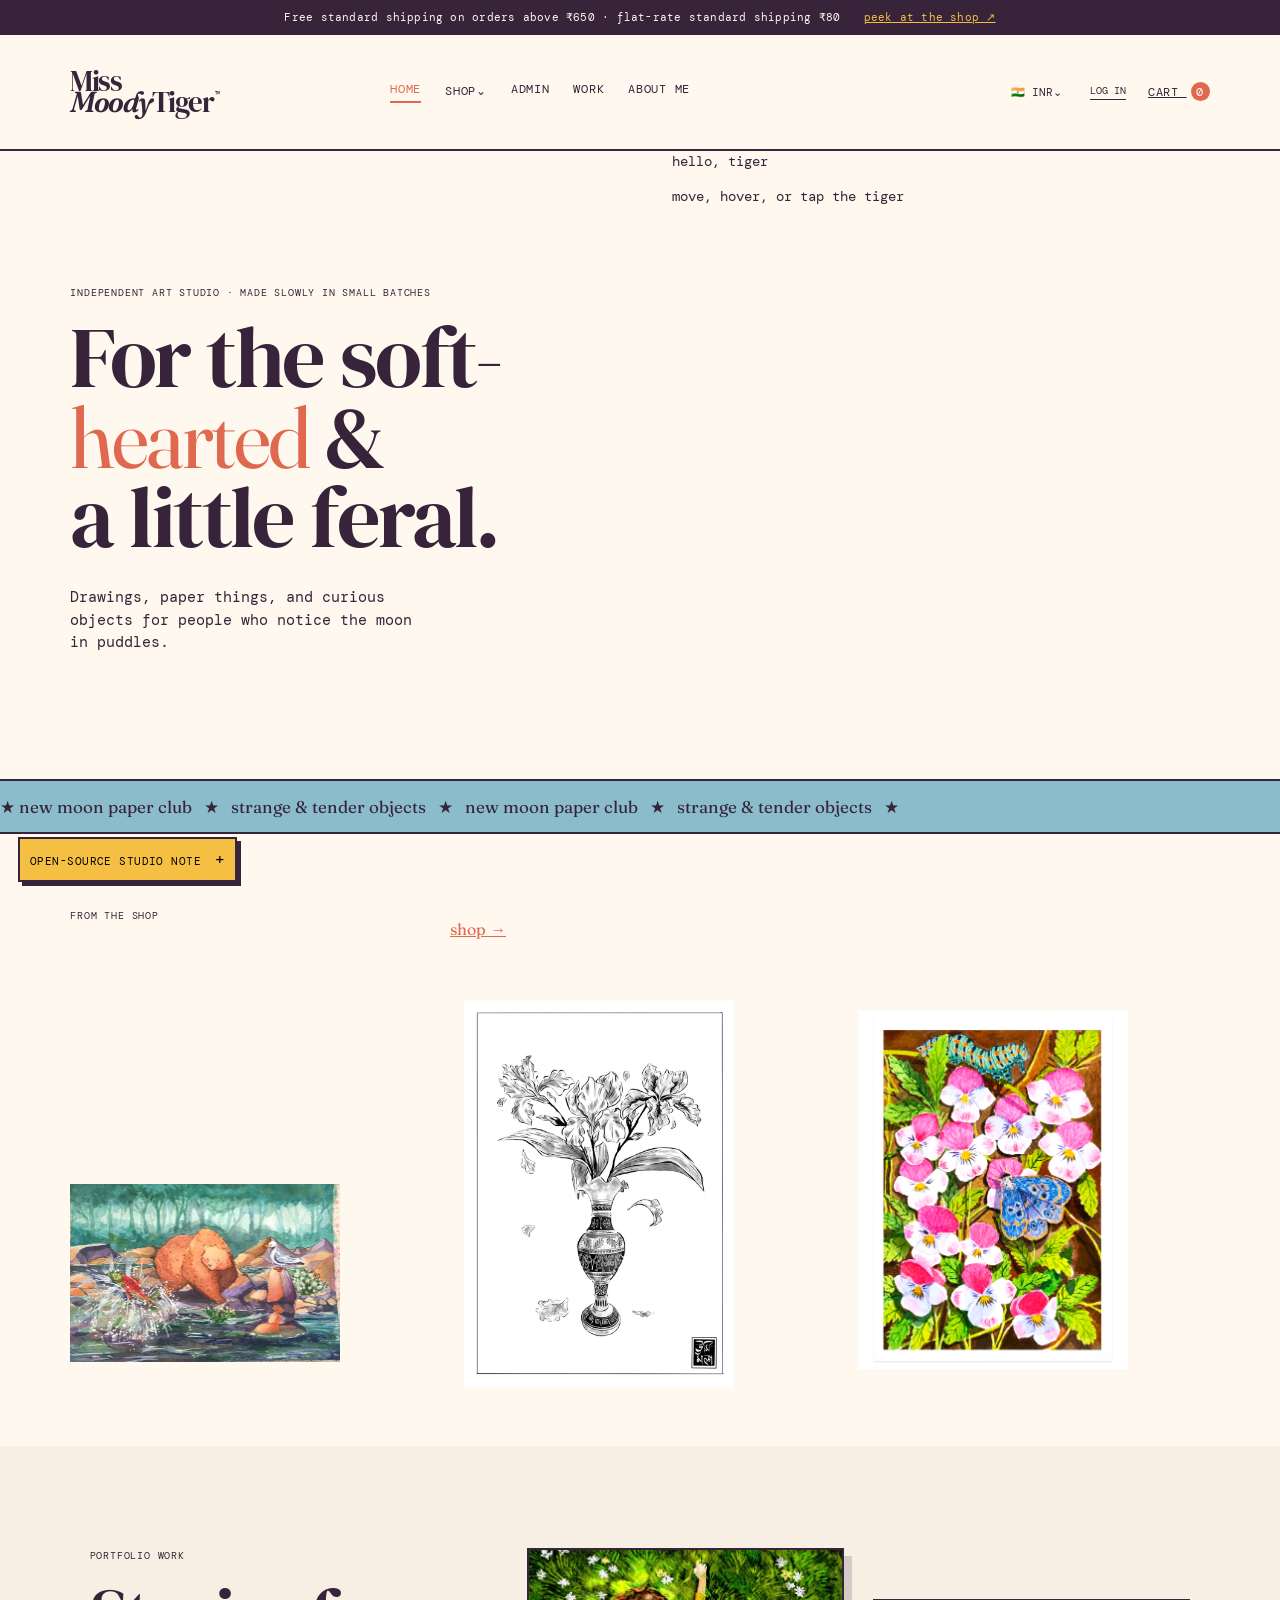
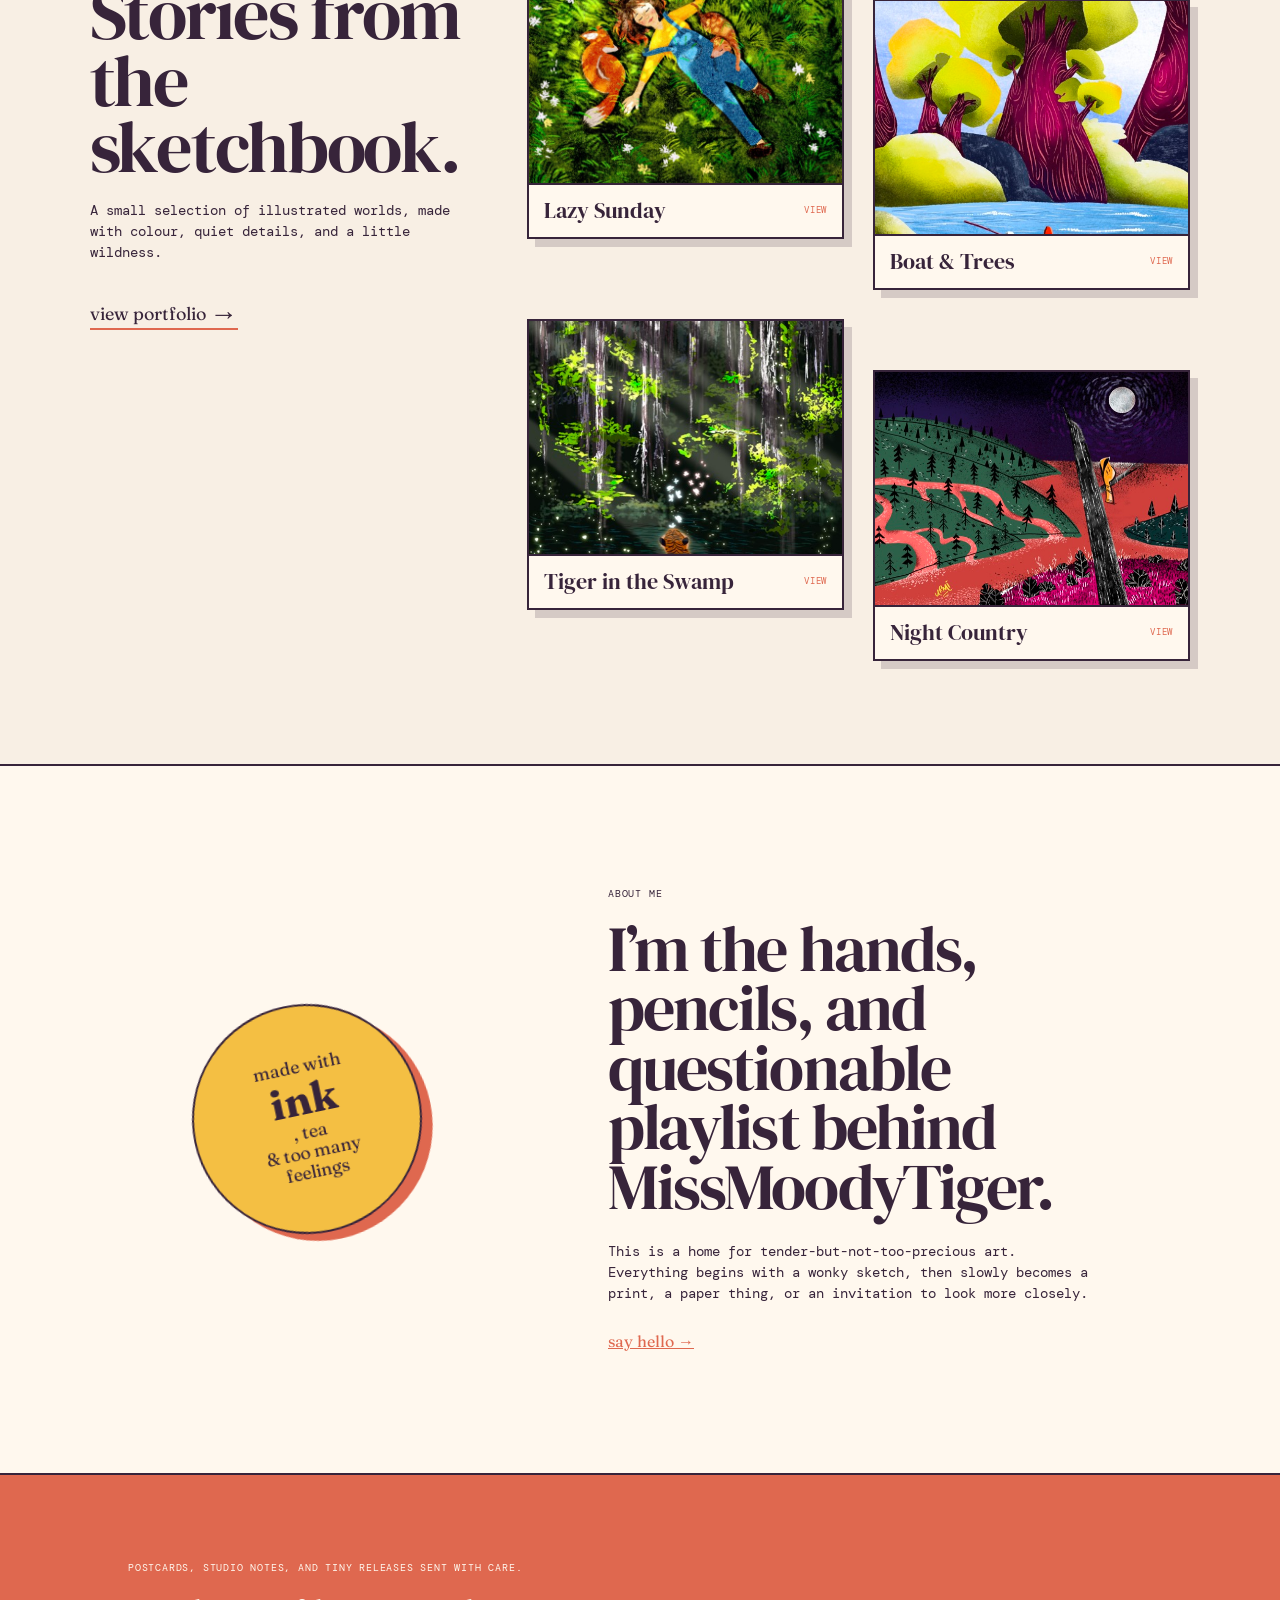
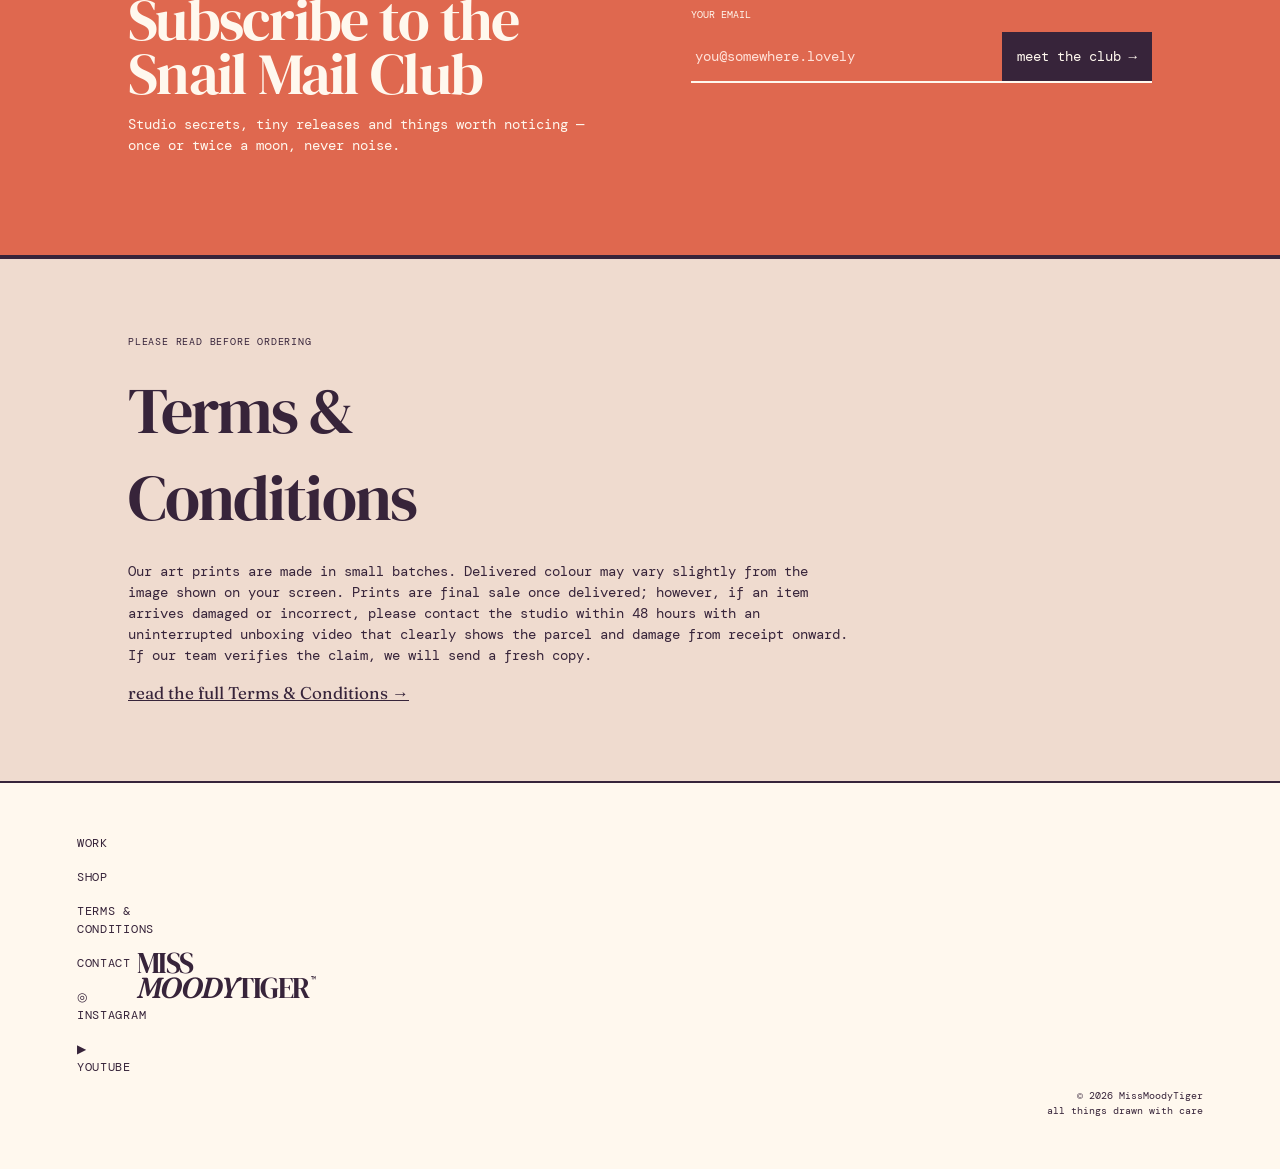
==== commit 1786c7d5: "Build storefront ordering prototype" ====
--- a/index.html
+++ b/index.html
@@ -60,14 +60,12 @@
         </div>
       </section>
 
-      <section class="journal" id="blog-preview"><div><p class="eyebrow">from the sketchbook</p><h2>Blog<br />from the den.</h2><a class="scribble-link" href="blog.html">visit the blog <span>→</span></a></div><div class="note-stack"><article class="note note-yellow"><small>02.07.26</small><h3>On drawing when the brain feels like a drawer of tangled thread.</h3><a href="blog.html">read note →</a></article><article class="note note-blue"><small>19.06.26</small><h3>The five objects currently living on my desk.</h3><a href="blog.html">open drawer →</a></article></div></section>
-
       <section class="about" id="about"><div class="about-stamp">made with<br /><b>ink</b>, tea<br />&amp; too many<br />feelings</div><div><p class="eyebrow">about me</p><h2>I’m the hands, pencils, and questionable playlist behind MissMoodyTiger.</h2><p>This is a home for tender-but-not-too-precious art. Everything begins with a wonky sketch, then slowly becomes a print, a paper thing, or an invitation to look more closely.</p><a href="contact.html" class="text-link">say hello →</a></div></section>
 
       <section class="newsletter"><div><p class="eyebrow">the new moon letter</p><h2>Small dispatches for your tender wild heart.</h2><p>Studio secrets, tiny releases and things worth noticing — once or twice a moon, never noise.</p></div><form id="newsletterForm"><label for="email">your email</label><div><input id="email" type="email" placeholder="you@somewhere.lovely" required /><button type="submit">join the den →</button></div><p class="form-message" aria-live="polite"></p></form></section>
     </main>
 
-    <footer><a class="wordmark" href="#top">Miss<br /><i>Moody</i>Tiger<span>™</span></a><div><a href="#work">work</a><a href="#shop">shop</a><a href="blog.html">blog</a><a href="terms.html">terms &amp; conditions</a><a href="shipping-policy.html">shipping policy</a><a href="return-refund-policy.html">return &amp; refund policy</a><a href="contact.html">contact</a><a href="https://www.instagram.com/" target="_blank" rel="noopener">◎ instagram</a><a href="https://www.youtube.com/" target="_blank" rel="noopener">▶ youtube</a></div><p>© 2026 MissMoodyTiger<br />all things drawn with care</p></footer>
+    <footer><a class="wordmark" href="#top">Miss<br /><i>Moody</i>Tiger<span>™</span></a><div><a href="#work">work</a><a href="#shop">shop</a><a href="terms.html">terms &amp; conditions</a><a href="shipping-policy.html">shipping policy</a><a href="return-refund-policy.html">return &amp; refund policy</a><a href="contact.html">contact</a><a href="https://www.instagram.com/" target="_blank" rel="noopener">◎ instagram</a><a href="https://www.youtube.com/" target="_blank" rel="noopener">▶ youtube</a></div><p>© 2026 MissMoodyTiger<br />all things drawn with care</p></footer>
 
     <aside class="tech-note" id="techNote"><button id="techToggle" aria-expanded="false">open-source studio note <span>+</span></button><div class="tech-content"><p class="eyebrow">visual build notes</p><h3>Open-source swaps used here</h3><ul><li><b>Wix shop → Medusa</b><span>Open-source commerce engine; bag UI is demo-ready.</span></li><li><b>Wix CMS → Decap CMS</b><span>Git-backed editing for art, notes &amp; products.</span></li><li><b>Wix email → Listmonk</b><span>Self-hostable newsletter flows.</span></li></ul><p class="note-foot">These peach labels are intentionally visible so you can track the platform changes.</p></div></aside>
     <div class="cart" id="cart" aria-hidden="true"><div><button id="closeCart" aria-label="Close shopping bag">×</button><p class="eyebrow">your small hoard</p><h2>Bag</h2><div id="cartItems"><p class="empty">Nothing in here yet — go find a treasure.</p></div><button class="checkout" id="checkout">demo checkout →</button><p class="cart-note">Open-source swap: Medusa storefront + payment provider of your choice.</p></div></div>
--- a/styles.css
+++ b/styles.css
@@ -10,3 +10,4 @@
 .art-detail{max-width:1180px;margin:auto;padding:55px 7vw 110px}.art-detail-grid{display:grid;grid-template-columns:1.05fr .95fr;gap:8vw;margin-top:35px}.watermarked-preview{position:relative;background:#f4efe8;border:var(--line);display:grid;place-items:center;min-height:450px;overflow:hidden}.watermarked-preview img{max-width:100%;max-height:760px;width:100%;height:100%;object-fit:contain}.watermarked-preview span{position:absolute;inset:0;display:grid;place-items:center;transform:rotate(-30deg);font:25px Fraunces;color:rgba(55,36,58,.32);pointer-events:none;text-align:center}.art-detail h1{font-size:clamp(55px,6vw,88px)}.art-price{font:26px Fraunces;margin:20px 0}.detail-form{display:grid;grid-template-columns:1fr 1fr;gap:8px;margin:28px 0}.detail-form label{font-size:9px;text-transform:uppercase}.detail-form select{font:12px "DM Mono";padding:10px;background:var(--paper);border:var(--line)}.art-specs{border-top:var(--line);margin:25px 0}.art-specs div{display:grid;grid-template-columns:110px 1fr;gap:18px;border-bottom:1px solid var(--ink);padding:11px 0}.art-specs dt{text-transform:uppercase;font-size:9px}.art-specs dd{margin:0;font-size:11px}@media(max-width:760px){.art-detail-grid{grid-template-columns:1fr}.watermarked-preview{min-height:320px}.detail-form{grid-template-columns:1fr}.art-specs div{grid-template-columns:85px 1fr}}
 .watermarked-preview{min-height:390px}.watermarked-preview img{height:430px;transition:transform .25s ease;transform-origin:center}.watermarked-preview:hover img{transform:scale(1.24)}.watermarked-preview.detail-view img{transform:scale(1.45)}.watermarked-preview.detail-view:hover img{transform:scale(1.68)}.magnifier{position:absolute;bottom:12px;right:12px;background:var(--paper);border:1px solid var(--ink);padding:5px 8px;font:10px "DM Mono";font-style:normal}.product-carousel{display:flex;gap:8px;margin-top:12px}.product-carousel button{border:1px solid var(--ink);background:var(--paper);font:10px "DM Mono";padding:7px 9px;cursor:pointer}.product-carousel button.active{background:var(--yellow)}
 .watermarked-preview img,.watermarked-preview:hover img{transform:none}.magnifier{font-size:17px;padding:2px 7px}.zoom-lens{display:none;position:absolute;width:129px;height:129px;border:2px solid var(--ink);border-radius:50%;translate:-50% -50%;background-repeat:no-repeat;background-size:150%;pointer-events:none;box-shadow:2px 2px 0 rgba(55,36,58,.3)}.catalog-image:hover img{transform:scale(1.04)}.catalog-image img{transition:transform .2s ease}.product-image-link .product-art{transition:transform .2s ease,box-shadow .2s ease}.product-image-link .product-art img{transition:transform .2s ease}.product-image-link:hover .product-art{transform:translateY(-5px);box-shadow:7px 7px 0 var(--ink)}.product-image-link:hover .product-art img{transform:scale(1.04)}.product-clickable:hover .product-art{transform:translateY(-5px)}.tiger-toggle{position:absolute;z-index:7;right:36px;top:38px;border:2px solid var(--ink);background:var(--paper);padding:9px 12px;color:var(--ink);font:10px "DM Mono";text-transform:uppercase;cursor:pointer;box-shadow:4px 4px 0 var(--ink)}.hero-art.tiger-awake{background:#df684f}.hero-art.tiger-awake .moon:after{background:#df684f}.hero-art.tiger-awake .tiger-body,.hero-art.tiger-awake .tiger-face{fill:var(--yellow)}.hero-art.tiger-awake .tiger-toggle{background:var(--yellow)}.shop-section{padding-block:74px}.shop-section .section-heading{margin-bottom:34px}.shop-section .product-grid{grid-template-columns:repeat(3,minmax(0,270px));justify-content:space-between;gap:22px}.shop-section .product-art{max-width:270px;margin-bottom:11px}.shop-section .product h3{font-size:21px}.shop-section .product p:not(.product-type){margin-block:4px 7px}.contact-intro{max-width:620px;margin:28px 0}.contact-form{display:grid;gap:10px;max-width:600px;margin-top:36px}.contact-form label{font-size:10px;text-transform:uppercase}.contact-form input,.contact-form textarea{width:100%;border:1px solid var(--ink);background:transparent;color:var(--ink);padding:12px;font:14px "DM Mono"}.contact-form button{justify-self:start;background:var(--ink);color:var(--paper);padding:13px 18px;font:11px "DM Mono";text-transform:uppercase}.cart-navigation{display:flex;gap:11px;align-items:center;margin:20px 0 25px}.cart-navigation button,.cart-navigation a{border:0;background:transparent;border-bottom:1px solid var(--ink);padding:0;color:var(--ink);font:10px "DM Mono";text-transform:uppercase;cursor:pointer;text-decoration:none}.cart-item-info{display:flex;gap:16px;align-items:flex-start}.cart-product-image{width:74px;height:74px;object-fit:contain;background:#f4efe8;border:1px solid var(--ink);flex:0 0 auto}.cart-item-actions{display:flex;align-items:center;gap:10px;margin-top:8px}.cart-page .cart-item-actions .quantity-control{margin-top:0}.cart-row{grid-template-columns:1fr auto}.cart-item-total{align-self:center;font:18px Fraunces!important}.cart-row>.remove-product{display:none}.shipping-note{font-size:9px;color:var(--moss);margin:5px 0 12px!important}@media(max-width:760px){.tiger-toggle{right:18px;top:20px}.shop-section{padding-block:54px}.shop-section .product-grid{grid-template-columns:minmax(0,270px);justify-content:start;gap:34px}.cart-product-image{width:60px;height:60px}.cart-item-info{gap:12px}.cart-row{grid-template-columns:1fr auto}.cart-item-total{font-size:14px!important}.cart-navigation{flex-wrap:wrap}}.product-sizes{font-size:10px!important;text-transform:uppercase;letter-spacing:.08em;color:var(--red);margin:8px 0 0!important}.size-pick{font:10px "DM Mono";border:1px solid var(--ink);background:var(--paper);padding:6px;color:var(--ink)}
+.market-shell{padding:70px 7vw 110px;max-width:1280px;margin:auto}.market-heading{display:grid;grid-template-columns:minmax(230px,.8fr) minmax(280px,1.2fr);gap:36px;align-items:end;margin-bottom:42px}.market-heading h1{font-size:clamp(54px,7vw,102px)}.market-heading p:last-child{max-width:520px;margin:0 0 10px}.market-grid,.shop-layout{display:grid;grid-template-columns:minmax(320px,.8fr) minmax(420px,1.2fr);gap:30px;align-items:start}.shop-layout{grid-template-columns:minmax(0,1fr) minmax(320px,390px)}.market-panel{border:var(--line);background:#fffdf7;padding:24px;box-shadow:7px 7px 0 var(--ink)}.market-panel h2{font-size:34px;margin-bottom:18px}.listing-form,.compact-form{display:grid;gap:10px}.listing-form label,.compact-form label{font-size:10px;text-transform:uppercase;letter-spacing:.08em}.listing-form input,.listing-form textarea,.listing-form select,.compact-form input{width:100%;border:1px solid var(--ink);background:var(--paper);color:var(--ink);padding:12px;font:13px "DM Mono";outline:0}.listing-form input[type=file]{padding:10px;background:#f8efe4}.listing-form button,.compact-form button,.shop-listing button,.tool-row button,.customer-state button{border:0;background:var(--ink);color:var(--paper);font:11px "DM Mono";text-transform:uppercase;padding:12px 14px;cursor:pointer}.form-pair{display:grid;grid-template-columns:1fr 1fr;gap:12px}.panel-title{display:flex;align-items:center;justify-content:space-between;gap:16px;margin-bottom:18px}.panel-title .eyebrow{margin:0}.tool-list{display:grid;gap:15px}.tool-row{display:grid;grid-template-columns:86px 1fr auto;gap:14px;align-items:center;border-top:1px solid var(--ink);padding-top:15px}.tool-row img{width:86px;height:86px;object-fit:cover;border:1px solid var(--ink);background:#f4efe8}.tool-row span{display:inline-block;background:var(--yellow);border:1px solid var(--ink);padding:2px 6px;font-size:9px;text-transform:uppercase}.tool-row h3,.shop-listing h3{font-size:26px;margin:7px 0}.tool-row p,.shop-listing p{margin:0 0 8px;font-size:12px}.tool-row small{font-size:10px;color:var(--moss)}.shop-listings{display:grid;grid-template-columns:repeat(2,minmax(0,1fr));gap:22px}.shop-listing{border:var(--line);background:#fffdf7;min-width:0}.shop-listing img{width:100%;aspect-ratio:1;object-fit:cover;background:#f4efe8;border-bottom:var(--line)}.shop-listing>div{padding:18px}.shop-listing strong{display:block;font:22px Fraunces;margin:12px 0}.checkout-rail{display:grid;gap:18px;position:sticky;top:138px}.customer-state{display:flex;justify-content:space-between;align-items:center;gap:12px;border-top:1px solid var(--ink);border-bottom:1px solid var(--ink);padding:10px 0;margin-bottom:12px;font-size:11px}.mini-cart-row{display:grid;grid-template-columns:46px 1fr auto;gap:10px;align-items:center;border-top:1px solid var(--ink);padding:10px 0}.mini-cart-row img{width:46px;height:46px;object-fit:cover;border:1px solid var(--ink);background:#f4efe8}.mini-cart-row span{font-size:11px}.mini-cart-row small{display:block;color:var(--moss)}.mini-cart-row button{grid-column:2/4;justify-self:start;border:0;border-bottom:1px solid var(--red);background:transparent;color:var(--red);padding:0;font:10px "DM Mono";cursor:pointer}.market-total{display:flex;justify-content:space-between;border-top:var(--line);padding-top:13px;margin-top:8px;font:18px Fraunces}.address-card{display:grid;grid-template-columns:auto 1fr;gap:10px;border:1px solid var(--ink);padding:11px;margin-bottom:9px;background:var(--paper);font-size:11px}.address-card input{width:auto}.address-card b{display:block}.market-panel .checkout-button{width:100%;margin:0}.admin-shell{max-width:1180px}@media(max-width:900px){.market-heading,.market-grid,.shop-layout{grid-template-columns:1fr}.checkout-rail{position:static}.shop-listings{grid-template-columns:1fr}.tool-row{grid-template-columns:70px 1fr}.tool-row button{grid-column:2;justify-self:start}.form-pair{grid-template-columns:1fr}.market-shell{padding:48px 7vw 80px}}
--- a/home-enhancements.css
+++ b/home-enhancements.css
@@ -0,0 +1,114 @@
+.portfolio-home {
+  display: grid;
+  grid-template-columns: minmax(18rem, .72fr) minmax(0, 1.28fr);
+  gap: clamp(2rem, 5vw, 5rem);
+  align-items: start;
+  padding: clamp(4.5rem, 8vw, 7.5rem) clamp(1.5rem, 7vw, 6rem);
+  border-bottom: var(--line);
+  background: #f8efe4;
+}
+
+.portfolio-home-heading {
+  position: sticky;
+  top: 9rem;
+  max-width: 27rem;
+}
+
+.portfolio-home-heading h2 {
+  font-size: clamp(3rem, 5.6vw, 5.8rem);
+  margin-bottom: 1.2rem;
+}
+
+.portfolio-home-heading > p:not(.eyebrow) {
+  max-width: 23rem;
+  margin: 0 0 1.8rem;
+}
+
+.portfolio-home-grid {
+  display: grid;
+  grid-template-columns: repeat(2, minmax(0, 1fr));
+  gap: clamp(1rem, 2.5vw, 1.8rem);
+  align-items: start;
+}
+
+.portfolio-home-card {
+  display: grid;
+  grid-template-rows: minmax(0, 1fr) auto;
+  min-width: 0;
+  overflow: hidden;
+  color: inherit;
+  text-decoration: none;
+  background: var(--paper);
+  border: var(--line);
+  box-shadow: 8px 8px 0 rgba(55, 36, 58, .18);
+  transition: transform .18s ease, box-shadow .18s ease;
+}
+
+.portfolio-home-card:nth-child(2),
+.portfolio-home-card:nth-child(4) {
+  margin-top: clamp(1.5rem, 4vw, 3.4rem);
+}
+
+.portfolio-home-card img {
+  display: block;
+  width: 100%;
+  aspect-ratio: 4 / 3;
+  object-fit: cover;
+  background: #eee5d9;
+  border-bottom: var(--line);
+}
+
+.portfolio-home-card span {
+  display: flex;
+  align-items: center;
+  justify-content: space-between;
+  gap: .75rem;
+  min-height: 3.25rem;
+  padding: .8rem .95rem;
+  font-family: "DM Serif Display", serif;
+  font-size: clamp(1rem, 1.7vw, 1.35rem);
+  line-height: 1.05;
+  background: var(--paper);
+}
+
+.portfolio-home-card span::after {
+  content: "view";
+  flex: 0 0 auto;
+  font-family: "DM Mono", monospace;
+  font-size: .58rem;
+  letter-spacing: .08em;
+  text-transform: uppercase;
+  color: var(--red);
+}
+
+.portfolio-home-card:hover,
+.portfolio-home-card:focus-visible {
+  transform: translateY(-5px);
+  box-shadow: 10px 13px 0 rgba(55, 36, 58, .2);
+}
+
+.portfolio-home-card:focus-visible {
+  outline: 3px solid var(--red);
+  outline-offset: 5px;
+}
+
+@media (max-width: 860px) {
+  .portfolio-home {
+    grid-template-columns: 1fr;
+  }
+
+  .portfolio-home-heading {
+    position: static;
+  }
+}
+
+@media (max-width: 560px) {
+  .portfolio-home-grid {
+    grid-template-columns: 1fr;
+  }
+
+  .portfolio-home-card:nth-child(2),
+  .portfolio-home-card:nth-child(4) {
+    margin-top: 0;
+  }
+}
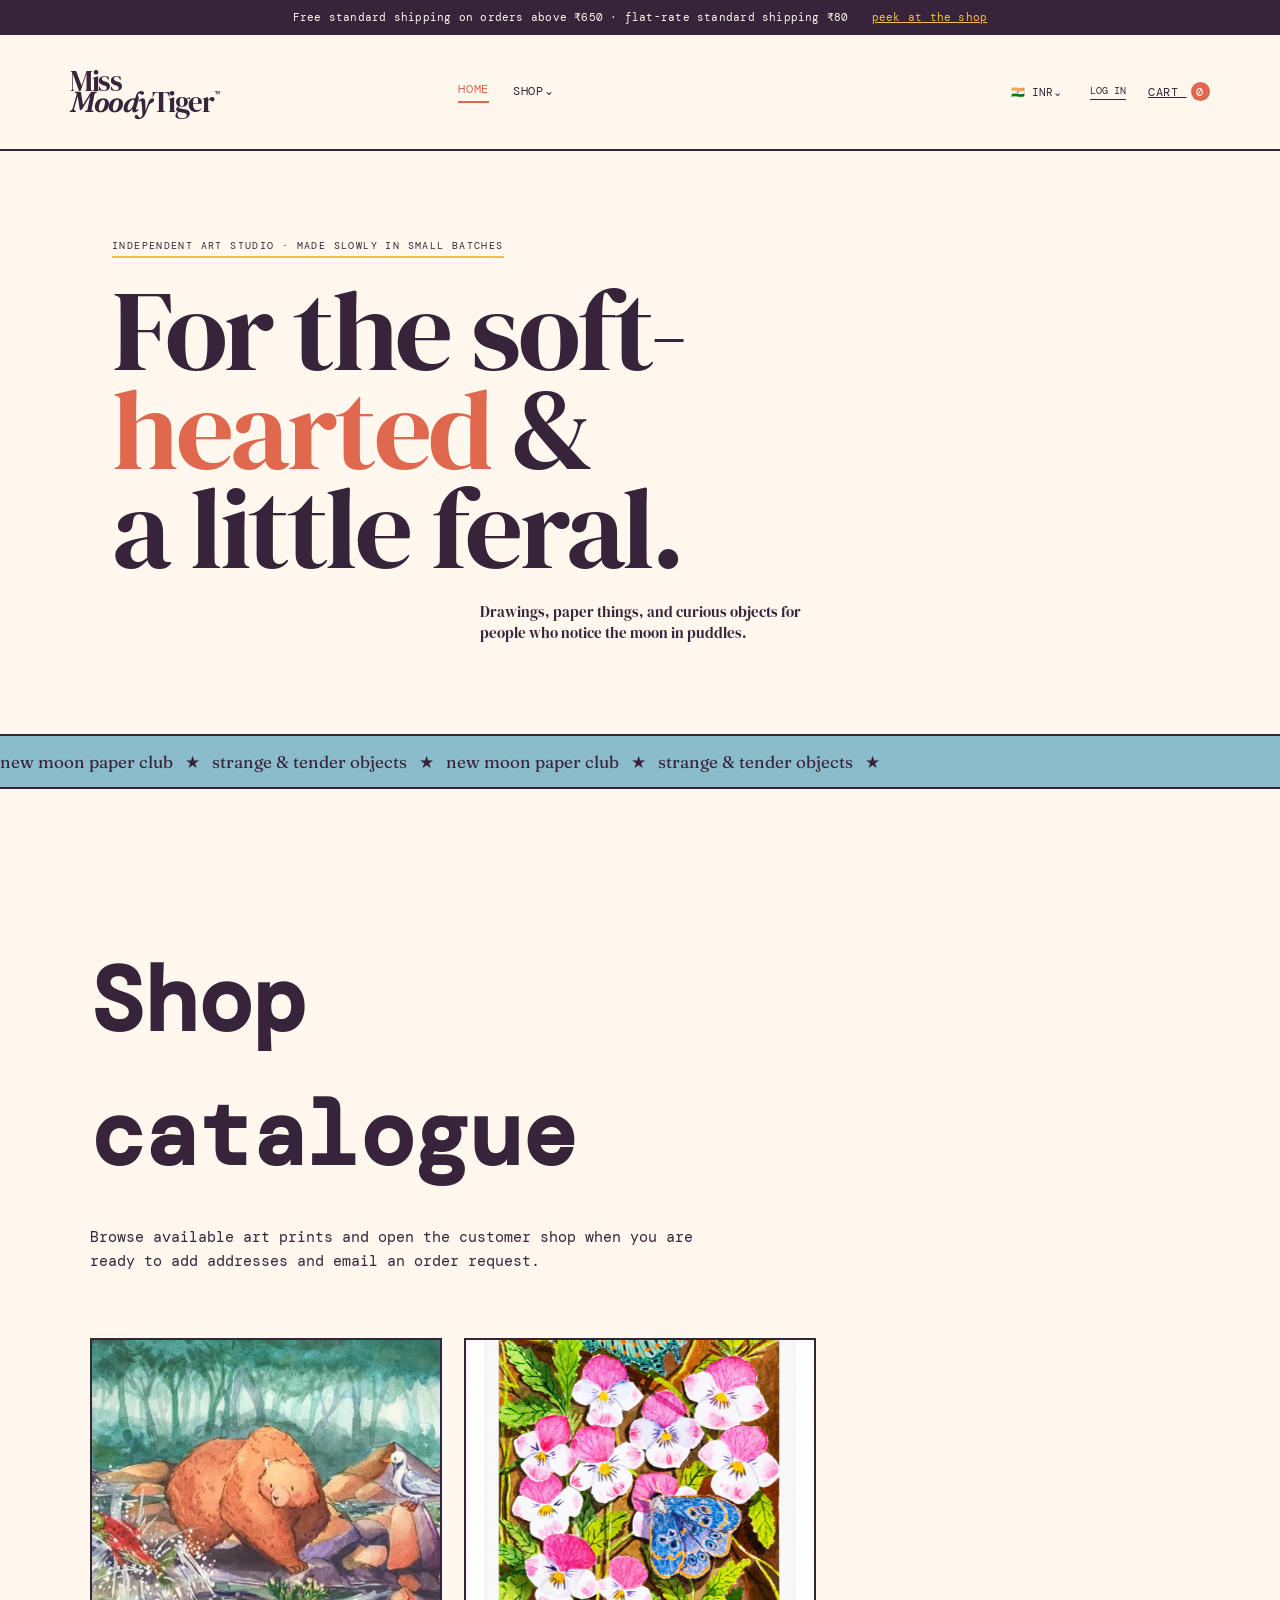
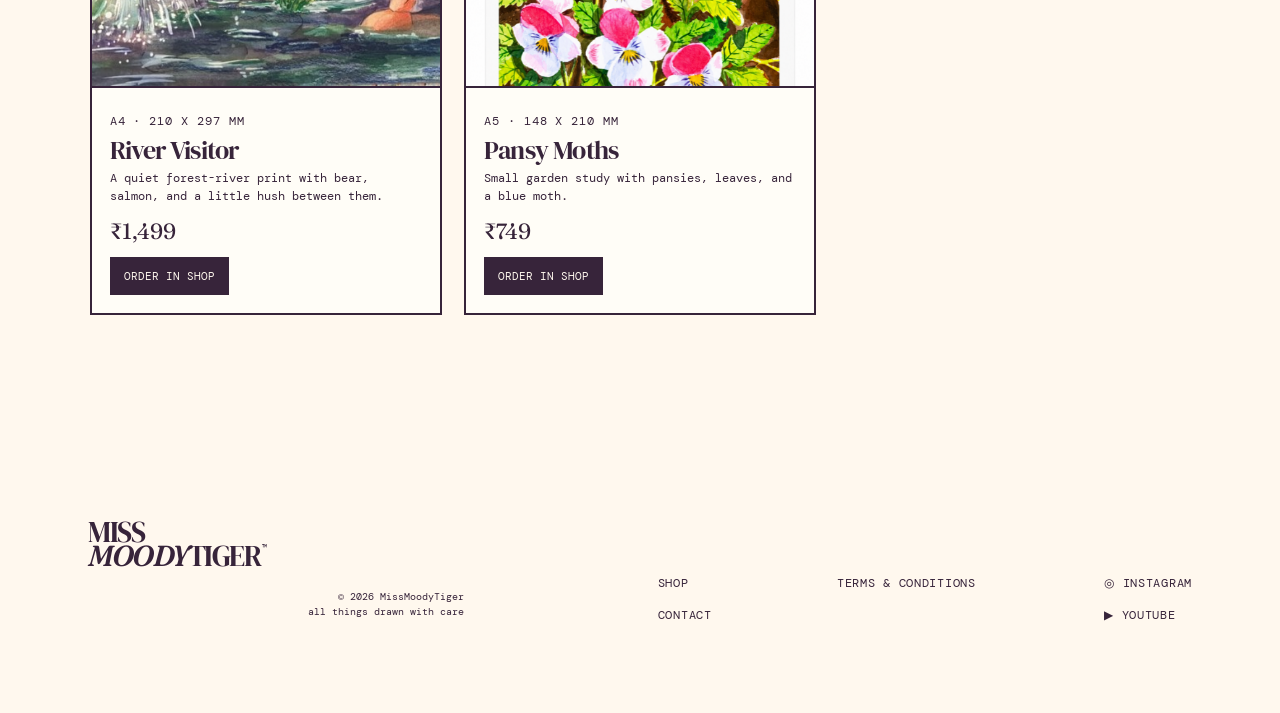
==== commit 4f7a4e93: "Refine storefront account and admin flows" ====
--- a/index.html
+++ b/index.html
@@ -13,64 +13,59 @@
   <link rel="stylesheet" href="latest-refinements.css">
   <script defer src="latest-refinements.js"></script>
 </head>
-  <body>
+  <body data-catalog-only="true">
     <div class="announcement">Free orders above Rs. 650 otherwise Standard shipping charges Rs. 80 will be applicable.</div>
     <header class="site-header">
       <a class="wordmark" href="#top" aria-label="MissMoodyTiger home">Miss<br /><i>Moody</i>Tiger<span>™</span></a>
       <button class="menu-toggle" aria-expanded="false" aria-controls="site-nav">menu <b>+</b></button>
       <nav id="site-nav" aria-label="Main navigation">
-        <a href="#work">work</a><a href="#shop">shop</a><a href="products.html">art prints</a><a href="#original-art">original art</a><a href="#about">about me</a>
+        <a href="#shop">shop</a><a href="products.html">art prints</a>
       </nav>
       <div class="locale-wrap"><button class="locale-button" id="localeButton" aria-expanded="false" aria-label="Choose country and currency">🇮🇳 <span>INR</span>⌄</button><div class="locale-menu" id="localeMenu"><p>Prices in</p><button data-country="IN">🇮🇳 India · INR</button><button data-country="US">🇺🇸 United States · USD</button><button data-country="GB">🇬🇧 United Kingdom · GBP</button><button data-country="EU">🇪🇺 Europe · EUR</button><button class="locate-button" id="locateButton">⌖ use my location</button><small id="locationStatus"></small></div></div><div class="bag-wrap"><a class="bag" id="bagButton" href="cart.html" aria-label="Open shopping bag">cart <span id="bagCount">0</span></a><div class="cart-preview" id="cartPreview"><p class="eyebrow">your little hoard</p><div id="cartPreviewItems">Your cart is empty.</div><a href="cart.html">view full cart →</a></div></div>
     </header>
 
     <main id="top">
-      <section class="hero hero-interactive" aria-labelledby="hero-title">
-        <div class="hero-copy">
-          <p class="eyebrow">independent art studio · made slowly in small batches</p>
-          <h1 id="hero-title">For the soft-<br /><em>hearted</em> &amp; <br />a little feral.</h1>
-          <p class="intro">Drawings, paper things, and curious objects for people who notice the moon in puddles.</p>
-        </div>
-        <div class="hero-tiger-wrap">
-          <div class="tiger-stage" id="tigerStage" tabindex="0" aria-label="Interactive tiger. Move your pointer or tap to make it react.">
-            <div class="tiger-fallback" aria-hidden="true"><img src="assets/tiger-mark.svg" alt="" /><span>hello, tiger</span></div>
-          </div>
-          <p class="tiger-instruction">move, hover, or tap the tiger</p>
-        </div>
+      <a class="home-shop-banner" href="shop.html" aria-label="Enter the MissMoodyTiger shop">
+        <span class="home-banner-copy">
+          <small>independent art studio · made slowly in small batches</small>
+          <b>For the soft-<br /><em>hearted</em> &amp;<br />a little feral.</b>
+          <span>Drawings, paper things, and curious objects for people who notice the moon in puddles.</span>
+        </span>
+      </a>
+
+      <section class="ticker" aria-label="Shop highlights">
+        <div>new moon paper club &nbsp; ★ &nbsp; strange &amp; tender objects &nbsp; ★ &nbsp; new moon paper club &nbsp; ★ &nbsp; strange &amp; tender objects &nbsp; ★</div>
       </section>
 
-      <section class="ticker"><div>★ new moon paper club &nbsp; ★ &nbsp; strange &amp; tender objects &nbsp; ★ &nbsp; new moon paper club &nbsp; ★ &nbsp; strange &amp; tender objects &nbsp; ★</div></section>
-
-      <section class="shop-section shop-gallery" id="shop" aria-labelledby="shop-title">
-        <div class="section-heading"><p class="eyebrow" id="shop-title">from the shop</p><a href="products.html" class="text-link">open shop →</a></div>
-        <div class="product-grid">
-          <article class="product"><a class="product-image-link" href="art-print.html?art=river" target="_blank" rel="noopener" aria-label="Open River Visitor artwork details"><div class="product-art photo-art river"><img src="assets/river-visitor-cropped.jpeg" alt="River Visitor art print" /></div></a></article>
-          <article class="product"><a class="product-image-link" href="art-print.html?art=iris" target="_blank" rel="noopener" aria-label="Open Iris Vase artwork details"><div class="product-art photo-art iris"><img src="assets/iris-vase.jpeg" alt="Iris Vase art print" /></div></a></article>
-          <article class="product"><a class="product-image-link" href="art-print.html?art=pansy" target="_blank" rel="noopener" aria-label="Open Pansy Moths artwork details"><div class="product-art photo-art pansy"><img src="assets/pansy-moths-clean.png" alt="Pansy Moths art print" /></div></a></article>
+      <section class="market-shell home-catalogue" id="shop" aria-labelledby="shop-title">
+        <div class="market-heading">
+          <h1 id="shop-title">Shop catalogue</h1>
+          <p>Browse available art prints and open the customer shop when you are ready to add addresses and email an order request.</p>
         </div>
+        <div class="shop-listings" id="shopListings"></div>
       </section>
-
-      <section class="portfolio-home" id="work" aria-labelledby="portfolio-title">
-        <div class="portfolio-home-heading"><p class="eyebrow">portfolio work</p><h2 id="portfolio-title">Stories from<br />the sketchbook.</h2><p>A small selection of illustrated worlds, made with colour, quiet details, and a little wildness.</p><a class="scribble-link" href="portfolio.html">view portfolio <span>→</span></a></div>
-        <div class="portfolio-home-grid">
-          <a href="portfolio.html" class="portfolio-home-card"><img src="assets/lazy-sunday-preview.jpg" alt="Lazy Sunday illustration preview" /><span>Lazy Sunday</span></a>
-          <a href="portfolio.html" class="portfolio-home-card"><img src="assets/boat-and-trees-preview.jpg" alt="Boat and Trees illustration preview" /><span>Boat &amp; Trees</span></a>
-          <a href="portfolio.html" class="portfolio-home-card"><img src="assets/tiger-swamp-preview.jpg" alt="Tiger in the Swamp illustration preview" /><span>Tiger in the Swamp</span></a>
-          <a href="portfolio.html" class="portfolio-home-card"><img src="assets/night-country-preview.jpg" alt="Night Country illustration preview" /><span>Night Country</span></a>
-        </div>
-      </section>
-
-      <section class="about" id="about"><div class="about-stamp">made with<br /><b>ink</b>, tea<br />&amp; too many<br />feelings</div><div><p class="eyebrow">about me</p><h2>I’m the hands, pencils, and questionable playlist behind MissMoodyTiger.</h2><p>This is a home for tender-but-not-too-precious art. Everything begins with a wonky sketch, then slowly becomes a print, a paper thing, or an invitation to look more closely.</p><a href="contact.html" class="text-link">say hello →</a></div></section>
-
-      <section class="newsletter"><div><p class="eyebrow">the new moon letter</p><h2>Small dispatches for your tender wild heart.</h2><p>Studio secrets, tiny releases and things worth noticing — once or twice a moon, never noise.</p></div><form id="newsletterForm"><label for="email">your email</label><div><input id="email" type="email" placeholder="you@somewhere.lovely" required /><button type="submit">join the den →</button></div><p class="form-message" aria-live="polite"></p></form></section>
     </main>
 
-    <footer><a class="wordmark" href="#top">Miss<br /><i>Moody</i>Tiger<span>™</span></a><div><a href="#work">work</a><a href="#shop">shop</a><a href="terms.html">terms &amp; conditions</a><a href="shipping-policy.html">shipping policy</a><a href="return-refund-policy.html">return &amp; refund policy</a><a href="contact.html">contact</a><a href="https://www.instagram.com/" target="_blank" rel="noopener">◎ instagram</a><a href="https://www.youtube.com/" target="_blank" rel="noopener">▶ youtube</a></div><p>© 2026 MissMoodyTiger<br />all things drawn with care</p></footer>
+    <footer>
+      <a class="wordmark" href="#top">Miss<br /><i>Moody</i>Tiger<span>™</span></a>
+      <div class="footer-content">
+        <div class="footer-column">
+          <a href="#shop">shop</a>
+          <a href="contact.html">contact</a>
+        </div>
+        <div class="footer-column">
+          <a href="terms.html">terms &amp; conditions</a>
+        </div>
+        <div class="footer-social" aria-label="Social channels">
+          <a href="https://www.instagram.com/" target="_blank" rel="noopener" aria-label="Instagram">◎ instagram</a>
+          <a href="https://www.youtube.com/" target="_blank" rel="noopener" aria-label="YouTube">▶ youtube</a>
+        </div>
+      </div>
+      <p>© 2026 MissMoodyTiger<br />all things drawn with care</p>
+    </footer>
 
-    <aside class="tech-note" id="techNote"><button id="techToggle" aria-expanded="false">open-source studio note <span>+</span></button><div class="tech-content"><p class="eyebrow">visual build notes</p><h3>Open-source swaps used here</h3><ul><li><b>Wix shop → Medusa</b><span>Open-source commerce engine; bag UI is demo-ready.</span></li><li><b>Wix CMS → Decap CMS</b><span>Git-backed editing for art, notes &amp; products.</span></li><li><b>Wix email → Listmonk</b><span>Self-hostable newsletter flows.</span></li></ul><p class="note-foot">These peach labels are intentionally visible so you can track the platform changes.</p></div></aside>
     <div class="cart" id="cart" aria-hidden="true"><div><button id="closeCart" aria-label="Close shopping bag">×</button><p class="eyebrow">your small hoard</p><h2>Bag</h2><div id="cartItems"><p class="empty">Nothing in here yet — go find a treasure.</p></div><button class="checkout" id="checkout">demo checkout →</button><p class="cart-note">Open-source swap: Medusa storefront + payment provider of your choice.</p></div></div>
     <script src="navigation.js"></script>
-    <script src="script.js?v=5"></script>
-    <script type="module" src="landing-tiger.js"></script>
+    <script src="marketplace.js"></script>
   </body>
 </html>
--- a/styles.css
+++ b/styles.css
@@ -10,4 +10,4 @@
 .art-detail{max-width:1180px;margin:auto;padding:55px 7vw 110px}.art-detail-grid{display:grid;grid-template-columns:1.05fr .95fr;gap:8vw;margin-top:35px}.watermarked-preview{position:relative;background:#f4efe8;border:var(--line);display:grid;place-items:center;min-height:450px;overflow:hidden}.watermarked-preview img{max-width:100%;max-height:760px;width:100%;height:100%;object-fit:contain}.watermarked-preview span{position:absolute;inset:0;display:grid;place-items:center;transform:rotate(-30deg);font:25px Fraunces;color:rgba(55,36,58,.32);pointer-events:none;text-align:center}.art-detail h1{font-size:clamp(55px,6vw,88px)}.art-price{font:26px Fraunces;margin:20px 0}.detail-form{display:grid;grid-template-columns:1fr 1fr;gap:8px;margin:28px 0}.detail-form label{font-size:9px;text-transform:uppercase}.detail-form select{font:12px "DM Mono";padding:10px;background:var(--paper);border:var(--line)}.art-specs{border-top:var(--line);margin:25px 0}.art-specs div{display:grid;grid-template-columns:110px 1fr;gap:18px;border-bottom:1px solid var(--ink);padding:11px 0}.art-specs dt{text-transform:uppercase;font-size:9px}.art-specs dd{margin:0;font-size:11px}@media(max-width:760px){.art-detail-grid{grid-template-columns:1fr}.watermarked-preview{min-height:320px}.detail-form{grid-template-columns:1fr}.art-specs div{grid-template-columns:85px 1fr}}
 .watermarked-preview{min-height:390px}.watermarked-preview img{height:430px;transition:transform .25s ease;transform-origin:center}.watermarked-preview:hover img{transform:scale(1.24)}.watermarked-preview.detail-view img{transform:scale(1.45)}.watermarked-preview.detail-view:hover img{transform:scale(1.68)}.magnifier{position:absolute;bottom:12px;right:12px;background:var(--paper);border:1px solid var(--ink);padding:5px 8px;font:10px "DM Mono";font-style:normal}.product-carousel{display:flex;gap:8px;margin-top:12px}.product-carousel button{border:1px solid var(--ink);background:var(--paper);font:10px "DM Mono";padding:7px 9px;cursor:pointer}.product-carousel button.active{background:var(--yellow)}
 .watermarked-preview img,.watermarked-preview:hover img{transform:none}.magnifier{font-size:17px;padding:2px 7px}.zoom-lens{display:none;position:absolute;width:129px;height:129px;border:2px solid var(--ink);border-radius:50%;translate:-50% -50%;background-repeat:no-repeat;background-size:150%;pointer-events:none;box-shadow:2px 2px 0 rgba(55,36,58,.3)}.catalog-image:hover img{transform:scale(1.04)}.catalog-image img{transition:transform .2s ease}.product-image-link .product-art{transition:transform .2s ease,box-shadow .2s ease}.product-image-link .product-art img{transition:transform .2s ease}.product-image-link:hover .product-art{transform:translateY(-5px);box-shadow:7px 7px 0 var(--ink)}.product-image-link:hover .product-art img{transform:scale(1.04)}.product-clickable:hover .product-art{transform:translateY(-5px)}.tiger-toggle{position:absolute;z-index:7;right:36px;top:38px;border:2px solid var(--ink);background:var(--paper);padding:9px 12px;color:var(--ink);font:10px "DM Mono";text-transform:uppercase;cursor:pointer;box-shadow:4px 4px 0 var(--ink)}.hero-art.tiger-awake{background:#df684f}.hero-art.tiger-awake .moon:after{background:#df684f}.hero-art.tiger-awake .tiger-body,.hero-art.tiger-awake .tiger-face{fill:var(--yellow)}.hero-art.tiger-awake .tiger-toggle{background:var(--yellow)}.shop-section{padding-block:74px}.shop-section .section-heading{margin-bottom:34px}.shop-section .product-grid{grid-template-columns:repeat(3,minmax(0,270px));justify-content:space-between;gap:22px}.shop-section .product-art{max-width:270px;margin-bottom:11px}.shop-section .product h3{font-size:21px}.shop-section .product p:not(.product-type){margin-block:4px 7px}.contact-intro{max-width:620px;margin:28px 0}.contact-form{display:grid;gap:10px;max-width:600px;margin-top:36px}.contact-form label{font-size:10px;text-transform:uppercase}.contact-form input,.contact-form textarea{width:100%;border:1px solid var(--ink);background:transparent;color:var(--ink);padding:12px;font:14px "DM Mono"}.contact-form button{justify-self:start;background:var(--ink);color:var(--paper);padding:13px 18px;font:11px "DM Mono";text-transform:uppercase}.cart-navigation{display:flex;gap:11px;align-items:center;margin:20px 0 25px}.cart-navigation button,.cart-navigation a{border:0;background:transparent;border-bottom:1px solid var(--ink);padding:0;color:var(--ink);font:10px "DM Mono";text-transform:uppercase;cursor:pointer;text-decoration:none}.cart-item-info{display:flex;gap:16px;align-items:flex-start}.cart-product-image{width:74px;height:74px;object-fit:contain;background:#f4efe8;border:1px solid var(--ink);flex:0 0 auto}.cart-item-actions{display:flex;align-items:center;gap:10px;margin-top:8px}.cart-page .cart-item-actions .quantity-control{margin-top:0}.cart-row{grid-template-columns:1fr auto}.cart-item-total{align-self:center;font:18px Fraunces!important}.cart-row>.remove-product{display:none}.shipping-note{font-size:9px;color:var(--moss);margin:5px 0 12px!important}@media(max-width:760px){.tiger-toggle{right:18px;top:20px}.shop-section{padding-block:54px}.shop-section .product-grid{grid-template-columns:minmax(0,270px);justify-content:start;gap:34px}.cart-product-image{width:60px;height:60px}.cart-item-info{gap:12px}.cart-row{grid-template-columns:1fr auto}.cart-item-total{font-size:14px!important}.cart-navigation{flex-wrap:wrap}}.product-sizes{font-size:10px!important;text-transform:uppercase;letter-spacing:.08em;color:var(--red);margin:8px 0 0!important}.size-pick{font:10px "DM Mono";border:1px solid var(--ink);background:var(--paper);padding:6px;color:var(--ink)}
-.market-shell{padding:70px 7vw 110px;max-width:1280px;margin:auto}.market-heading{display:grid;grid-template-columns:minmax(230px,.8fr) minmax(280px,1.2fr);gap:36px;align-items:end;margin-bottom:42px}.market-heading h1{font-size:clamp(54px,7vw,102px)}.market-heading p:last-child{max-width:520px;margin:0 0 10px}.market-grid,.shop-layout{display:grid;grid-template-columns:minmax(320px,.8fr) minmax(420px,1.2fr);gap:30px;align-items:start}.shop-layout{grid-template-columns:minmax(0,1fr) minmax(320px,390px)}.market-panel{border:var(--line);background:#fffdf7;padding:24px;box-shadow:7px 7px 0 var(--ink)}.market-panel h2{font-size:34px;margin-bottom:18px}.listing-form,.compact-form{display:grid;gap:10px}.listing-form label,.compact-form label{font-size:10px;text-transform:uppercase;letter-spacing:.08em}.listing-form input,.listing-form textarea,.listing-form select,.compact-form input{width:100%;border:1px solid var(--ink);background:var(--paper);color:var(--ink);padding:12px;font:13px "DM Mono";outline:0}.listing-form input[type=file]{padding:10px;background:#f8efe4}.listing-form button,.compact-form button,.shop-listing button,.tool-row button,.customer-state button{border:0;background:var(--ink);color:var(--paper);font:11px "DM Mono";text-transform:uppercase;padding:12px 14px;cursor:pointer}.form-pair{display:grid;grid-template-columns:1fr 1fr;gap:12px}.panel-title{display:flex;align-items:center;justify-content:space-between;gap:16px;margin-bottom:18px}.panel-title .eyebrow{margin:0}.tool-list{display:grid;gap:15px}.tool-row{display:grid;grid-template-columns:86px 1fr auto;gap:14px;align-items:center;border-top:1px solid var(--ink);padding-top:15px}.tool-row img{width:86px;height:86px;object-fit:cover;border:1px solid var(--ink);background:#f4efe8}.tool-row span{display:inline-block;background:var(--yellow);border:1px solid var(--ink);padding:2px 6px;font-size:9px;text-transform:uppercase}.tool-row h3,.shop-listing h3{font-size:26px;margin:7px 0}.tool-row p,.shop-listing p{margin:0 0 8px;font-size:12px}.tool-row small{font-size:10px;color:var(--moss)}.shop-listings{display:grid;grid-template-columns:repeat(2,minmax(0,1fr));gap:22px}.shop-listing{border:var(--line);background:#fffdf7;min-width:0}.shop-listing img{width:100%;aspect-ratio:1;object-fit:cover;background:#f4efe8;border-bottom:var(--line)}.shop-listing>div{padding:18px}.shop-listing strong{display:block;font:22px Fraunces;margin:12px 0}.checkout-rail{display:grid;gap:18px;position:sticky;top:138px}.customer-state{display:flex;justify-content:space-between;align-items:center;gap:12px;border-top:1px solid var(--ink);border-bottom:1px solid var(--ink);padding:10px 0;margin-bottom:12px;font-size:11px}.mini-cart-row{display:grid;grid-template-columns:46px 1fr auto;gap:10px;align-items:center;border-top:1px solid var(--ink);padding:10px 0}.mini-cart-row img{width:46px;height:46px;object-fit:cover;border:1px solid var(--ink);background:#f4efe8}.mini-cart-row span{font-size:11px}.mini-cart-row small{display:block;color:var(--moss)}.mini-cart-row button{grid-column:2/4;justify-self:start;border:0;border-bottom:1px solid var(--red);background:transparent;color:var(--red);padding:0;font:10px "DM Mono";cursor:pointer}.market-total{display:flex;justify-content:space-between;border-top:var(--line);padding-top:13px;margin-top:8px;font:18px Fraunces}.address-card{display:grid;grid-template-columns:auto 1fr;gap:10px;border:1px solid var(--ink);padding:11px;margin-bottom:9px;background:var(--paper);font-size:11px}.address-card input{width:auto}.address-card b{display:block}.market-panel .checkout-button{width:100%;margin:0}.admin-shell{max-width:1180px}@media(max-width:900px){.market-heading,.market-grid,.shop-layout{grid-template-columns:1fr}.checkout-rail{position:static}.shop-listings{grid-template-columns:1fr}.tool-row{grid-template-columns:70px 1fr}.tool-row button{grid-column:2;justify-self:start}.form-pair{grid-template-columns:1fr}.market-shell{padding:48px 7vw 80px}}
+.home-shop-banner{display:grid;position:relative;height:clamp(18rem,44vw,34rem);overflow:hidden;border-bottom:var(--line);color:var(--paper);text-decoration:none;background:var(--ink)}.home-shop-banner img{grid-area:1/1;width:100%;height:100%;object-fit:cover;object-position:center 42%;filter:saturate(1.08) contrast(1.04);transition:transform .35s ease}.home-shop-banner::after{content:"";grid-area:1/1;background:linear-gradient(90deg,rgba(55,36,58,.78),rgba(55,36,58,.24) 45%,rgba(55,36,58,.08))}.home-shop-banner span{grid-area:1/1;z-index:1;align-self:end;display:grid;gap:.6rem;width:min(46rem,calc(100% - 3rem));margin:clamp(2rem,6vw,5rem);font-family:"DM Serif Display",serif}.home-shop-banner b{font-size:clamp(3.4rem,8vw,7rem);font-weight:400;line-height:.82;letter-spacing:-.03em}.home-shop-banner small{width:max-content;border-bottom:2px solid var(--yellow);padding-bottom:.25rem;font:12px "DM Mono";letter-spacing:.08em;text-transform:uppercase}.home-shop-banner:hover img,.home-shop-banner:focus-visible img{transform:scale(1.025)}.home-shop-banner:focus-visible{outline:3px solid var(--red);outline-offset:-8px}.market-shell{padding:70px 7vw 110px;max-width:1280px;margin:auto}.market-heading{display:grid;grid-template-columns:minmax(230px,.8fr) minmax(280px,1.2fr);gap:36px;align-items:end;margin-bottom:42px}.market-heading h1{font-size:clamp(54px,7vw,102px)}.market-heading p:last-child{max-width:520px;margin:0 0 10px}.market-grid,.shop-layout{display:grid;grid-template-columns:minmax(320px,.8fr) minmax(420px,1.2fr);gap:30px;align-items:start}.shop-layout{grid-template-columns:minmax(0,1fr) minmax(320px,390px)}.market-panel{border:var(--line);background:#fffdf7;padding:24px;box-shadow:7px 7px 0 var(--ink)}.market-panel h1{font-size:clamp(46px,6vw,78px)}.market-panel h2{font-size:34px;margin-bottom:18px}.listing-form,.compact-form{display:grid;gap:10px}.listing-form label,.compact-form label{font-size:10px;text-transform:uppercase;letter-spacing:.08em}.listing-form input,.listing-form textarea,.listing-form select,.compact-form input{width:100%;border:1px solid var(--ink);background:var(--paper);color:var(--ink);padding:12px;font:13px "DM Mono";outline:0}.listing-form input[type=file]{padding:10px;background:#f8efe4}.listing-form button,.compact-form button,.shop-listing button,.catalog-order-link,.tool-row button,.customer-state button{border:0;background:var(--ink);color:var(--paper);font:11px "DM Mono";text-transform:uppercase;padding:12px 14px;cursor:pointer;text-decoration:none;display:inline-block}.form-pair{display:grid;grid-template-columns:1fr 1fr;gap:12px}.panel-title{display:flex;align-items:center;justify-content:space-between;gap:16px;margin-bottom:18px}.panel-title .eyebrow{margin:0}.tool-list{display:grid;gap:15px}.tool-row{display:grid;grid-template-columns:86px 1fr auto;gap:14px;align-items:center;border-top:1px solid var(--ink);padding-top:15px}.tool-row img{width:86px;height:86px;object-fit:cover;border:1px solid var(--ink);background:#f4efe8}.tool-row span{display:inline-block;background:var(--yellow);border:1px solid var(--ink);padding:2px 6px;font-size:9px;text-transform:uppercase}.tool-row h3,.shop-listing h3{font-size:26px;margin:7px 0}.tool-row p,.shop-listing p{margin:0 0 8px;font-size:12px}.tool-row small{font-size:10px;color:var(--moss)}.shop-listings{display:grid;grid-template-columns:repeat(2,minmax(0,1fr));gap:22px}.home-catalogue .shop-listings{grid-template-columns:repeat(3,minmax(0,1fr))}.shop-listing{border:var(--line);background:#fffdf7;min-width:0}.shop-listing img{width:100%;aspect-ratio:1;object-fit:cover;background:#f4efe8;border-bottom:var(--line)}.shop-listing>div{padding:18px}.shop-listing strong{display:block;font:22px Fraunces;margin:12px 0}.checkout-rail{display:grid;gap:18px;position:sticky;top:138px}.customer-state{display:flex;justify-content:space-between;align-items:center;gap:12px;border-top:1px solid var(--ink);border-bottom:1px solid var(--ink);padding:10px 0;margin-bottom:12px;font-size:11px}.mini-cart-row{display:grid;grid-template-columns:46px 1fr auto;gap:10px;align-items:center;border-top:1px solid var(--ink);padding:10px 0}.mini-cart-row img{width:46px;height:46px;object-fit:cover;border:1px solid var(--ink);background:#f4efe8}.mini-cart-row span{font-size:11px}.mini-cart-row small{display:block;color:var(--moss)}.mini-cart-row button{grid-column:2/4;justify-self:start;border:0;border-bottom:1px solid var(--red);background:transparent;color:var(--red);padding:0;font:10px "DM Mono";cursor:pointer}.market-total{display:flex;justify-content:space-between;border-top:var(--line);padding-top:13px;margin-top:8px;font:18px Fraunces}.address-card{display:grid;grid-template-columns:auto 1fr;gap:10px;border:1px solid var(--ink);padding:11px;margin-bottom:9px;background:var(--paper);font-size:11px}.address-card input{width:auto}.address-card b{display:block}.market-panel .checkout-button{width:100%;margin:0}.admin-shell{max-width:1180px}.admin-login-panel{max-width:460px;margin:clamp(2rem,7vw,5rem) auto}.admin-login-panel p{margin:12px 0 24px}.admin-tools[hidden],.admin-login-panel[hidden]{display:none!important}.admin-locked{display:grid;min-height:calc(100vh - 118px);align-items:center}.login-shell{max-width:1020px}.login-grid{grid-template-columns:minmax(320px,.95fr) minmax(260px,.65fr)}.login-next{align-self:stretch;display:flex;flex-direction:column;justify-content:center}.login-next p{margin:0 0 20px}@media(max-width:900px){.home-shop-banner{height:24rem}.home-shop-banner::after{background:linear-gradient(180deg,rgba(55,36,58,.18),rgba(55,36,58,.72))}.home-shop-banner span{margin:2rem;width:calc(100% - 4rem)}.market-heading,.market-grid,.shop-layout,.login-grid{grid-template-columns:1fr}.checkout-rail{position:static}.shop-listings,.home-catalogue .shop-listings{grid-template-columns:1fr}.tool-row{grid-template-columns:70px 1fr}.tool-row button{grid-column:2;justify-self:start}.form-pair{grid-template-columns:1fr}.market-shell{padding:48px 7vw 80px}}
--- a/latest-refinements.css
+++ b/latest-refinements.css
@@ -35,16 +35,146 @@
   box-shadow: none !important;
 }
 
+.home-shop-banner {
+  display: grid !important;
+  min-height: clamp(25rem, 44vw, 38rem) !important;
+  height: auto !important;
+  padding: clamp(3rem, 7vw, 5.75rem) clamp(2rem, 9vw, 7rem) !important;
+  color: var(--ink) !important;
+  text-decoration: none;
+  background: var(--paper) !important;
+  border-bottom: var(--line);
+}
+
+.home-shop-banner::after {
+  content: none !important;
+}
+
+.home-shop-banner .home-banner-copy {
+  grid-area: 1 / 1;
+  z-index: 1;
+  align-self: start;
+  justify-self: start;
+  display: flex !important;
+  flex-direction: column;
+  gap: 1.45rem;
+  width: min(46rem, calc(100vw - 14rem)) !important;
+  margin: 0 !important;
+  font-family: "DM Mono", monospace !important;
+}
+
+.home-shop-banner .home-banner-copy > small {
+  font-size: .62rem;
+  line-height: 1.2;
+  letter-spacing: .14em;
+  text-transform: uppercase;
+}
+
+.home-shop-banner .home-banner-copy > b {
+  font-family: "DM Serif Display", serif;
+  font-size: clamp(4.25rem, 9vw, 7.9rem);
+  font-weight: 400;
+  line-height: .86;
+  letter-spacing: -.03em;
+}
+
+.home-shop-banner .home-banner-copy em {
+  color: var(--red);
+  font-family: inherit;
+  font-style: normal;
+}
+
+.home-shop-banner .home-banner-copy > span {
+  width: auto !important;
+  max-width: 23rem;
+  margin: 0 !important;
+  font-size: .92rem;
+  line-height: 1.45;
+}
+
+.home-shop-banner:hover .home-banner-copy > b,
+.home-shop-banner:focus-visible .home-banner-copy > b {
+  color: var(--red);
+}
+
+.home-shop-banner:focus-visible {
+  outline: 3px solid var(--red);
+  outline-offset: -10px;
+}
+
+.home-catalogue .market-heading {
+  display: block;
+  max-width: 58rem;
+  margin-bottom: clamp(2.5rem, 5vw, 4rem);
+}
+
+.home-catalogue .market-heading h1 {
+  max-width: 8ch;
+  margin-bottom: clamp(1.1rem, 2vw, 1.5rem);
+}
+
+.home-catalogue .market-heading p {
+  max-width: 39rem;
+  margin: 0 !important;
+  font-size: clamp(.95rem, 1.2vw, 1.05rem);
+  line-height: 1.55;
+}
+
+.account-shell {
+  max-width: 1180px;
+}
+
+.account-grid {
+  grid-template-columns: minmax(18rem, .75fr) minmax(24rem, 1.25fr);
+}
+
+.account-grid .market-panel {
+  align-self: start;
+}
+
+.account-state {
+  margin: 1.2rem 0;
+}
+
+.account-actions {
+  display: flex;
+  flex-wrap: wrap;
+  align-items: center;
+  gap: 1rem 1.4rem;
+  margin-top: 1.6rem;
+}
+
+.account-orders {
+  grid-column: 2;
+}
+
+.order-card {
+  display: grid;
+  gap: .3rem;
+  border-top: 1px solid var(--ink);
+  padding: 1rem 0;
+}
+
+.order-card b {
+  font: 1.45rem Fraunces, serif;
+}
+
+.order-card span,
+.order-card small {
+  font-size: .72rem;
+}
+
 footer {
   display: grid !important;
   grid-template-areas:
-    "mark brand links"
-    "mark brand copyright";
-  grid-template-columns: 2.75rem minmax(9rem, 16rem) minmax(0, 1fr) !important;
-  align-items: center;
-  column-gap: 1rem;
-  row-gap: .75rem;
-  padding: clamp(1.9rem, 4vw, 3.5rem) clamp(1.5rem, 6vw, 5rem) !important;
+    "brand links"
+    "copyright links";
+  grid-template-columns: minmax(13rem, .75fr) minmax(0, 1.25fr) !important;
+  align-items: end;
+  column-gap: clamp(2rem, 8vw, 8rem);
+  row-gap: 1.25rem;
+  min-height: 18rem;
+  padding: clamp(3.5rem, 7vw, 6rem) clamp(2rem, 7vw, 5.5rem) !important;
 }
 
 footer .footer-logo-mark {
@@ -66,21 +196,23 @@
 footer .footer-content {
   grid-area: links;
   display: grid !important;
-  grid-template-columns: max-content max-content max-content !important;
-  justify-content: center;
+  grid-template-columns: minmax(8rem, max-content) minmax(10rem, max-content) minmax(9rem, max-content) !important;
+  justify-content: end;
   align-items: start;
-  gap: clamp(1.25rem, 3vw, 3.75rem) !important;
+  gap: clamp(1.75rem, 4vw, 4.5rem) !important;
 }
 
 footer .footer-column {
+  display: grid;
+  gap: .85rem;
   text-align: left;
 }
 
 footer .footer-social {
-  display: flex !important;
+  display: grid !important;
   justify-self: end;
-  align-items: center;
-  gap: .8rem !important;
+  gap: .85rem !important;
+  text-align: left;
 }
 
 footer .footer-social .social-icon {
@@ -100,6 +232,7 @@
 footer > p {
   grid-area: copyright;
   margin: 0;
+  align-self: start;
 }
 
 @media (max-width: 760px) {
@@ -113,16 +246,43 @@
     transform: none;
   }
 
+  .home-shop-banner {
+    min-height: 31rem !important;
+    padding: 3rem 2rem !important;
+  }
+
+  .home-shop-banner .home-banner-copy {
+    width: calc(100vw - 4rem) !important;
+    margin: 0 !important;
+  }
+
+  .home-shop-banner .home-banner-copy > b {
+    max-width: 100%;
+    font-size: clamp(3rem, 14vw, 4.85rem);
+  }
+
+  .home-catalogue .market-heading h1 {
+    max-width: 7ch;
+  }
+
+  .account-grid,
+  .account-orders {
+    grid-template-columns: 1fr;
+    grid-column: auto;
+  }
+
   footer {
     grid-template-areas:
-      "mark brand"
-      "links links"
-      "copyright copyright";
-    grid-template-columns: 2.5rem minmax(0, 1fr) !important;
+      "brand"
+      "links"
+      "copyright";
+    grid-template-columns: 1fr !important;
+    min-height: 0;
+    row-gap: 2rem;
   }
 
   footer .footer-content {
-    grid-template-columns: 1fr 1fr auto !important;
+    grid-template-columns: 1fr 1fr 1fr !important;
     justify-content: stretch;
     gap: 1rem !important;
   }
@@ -138,11 +298,10 @@
   }
 
   footer .footer-content {
-    grid-template-columns: 1fr 1fr !important;
+    grid-template-columns: 1fr !important;
   }
 
   footer .footer-social {
-    grid-column: 1 / -1;
     justify-self: start;
   }
 }
